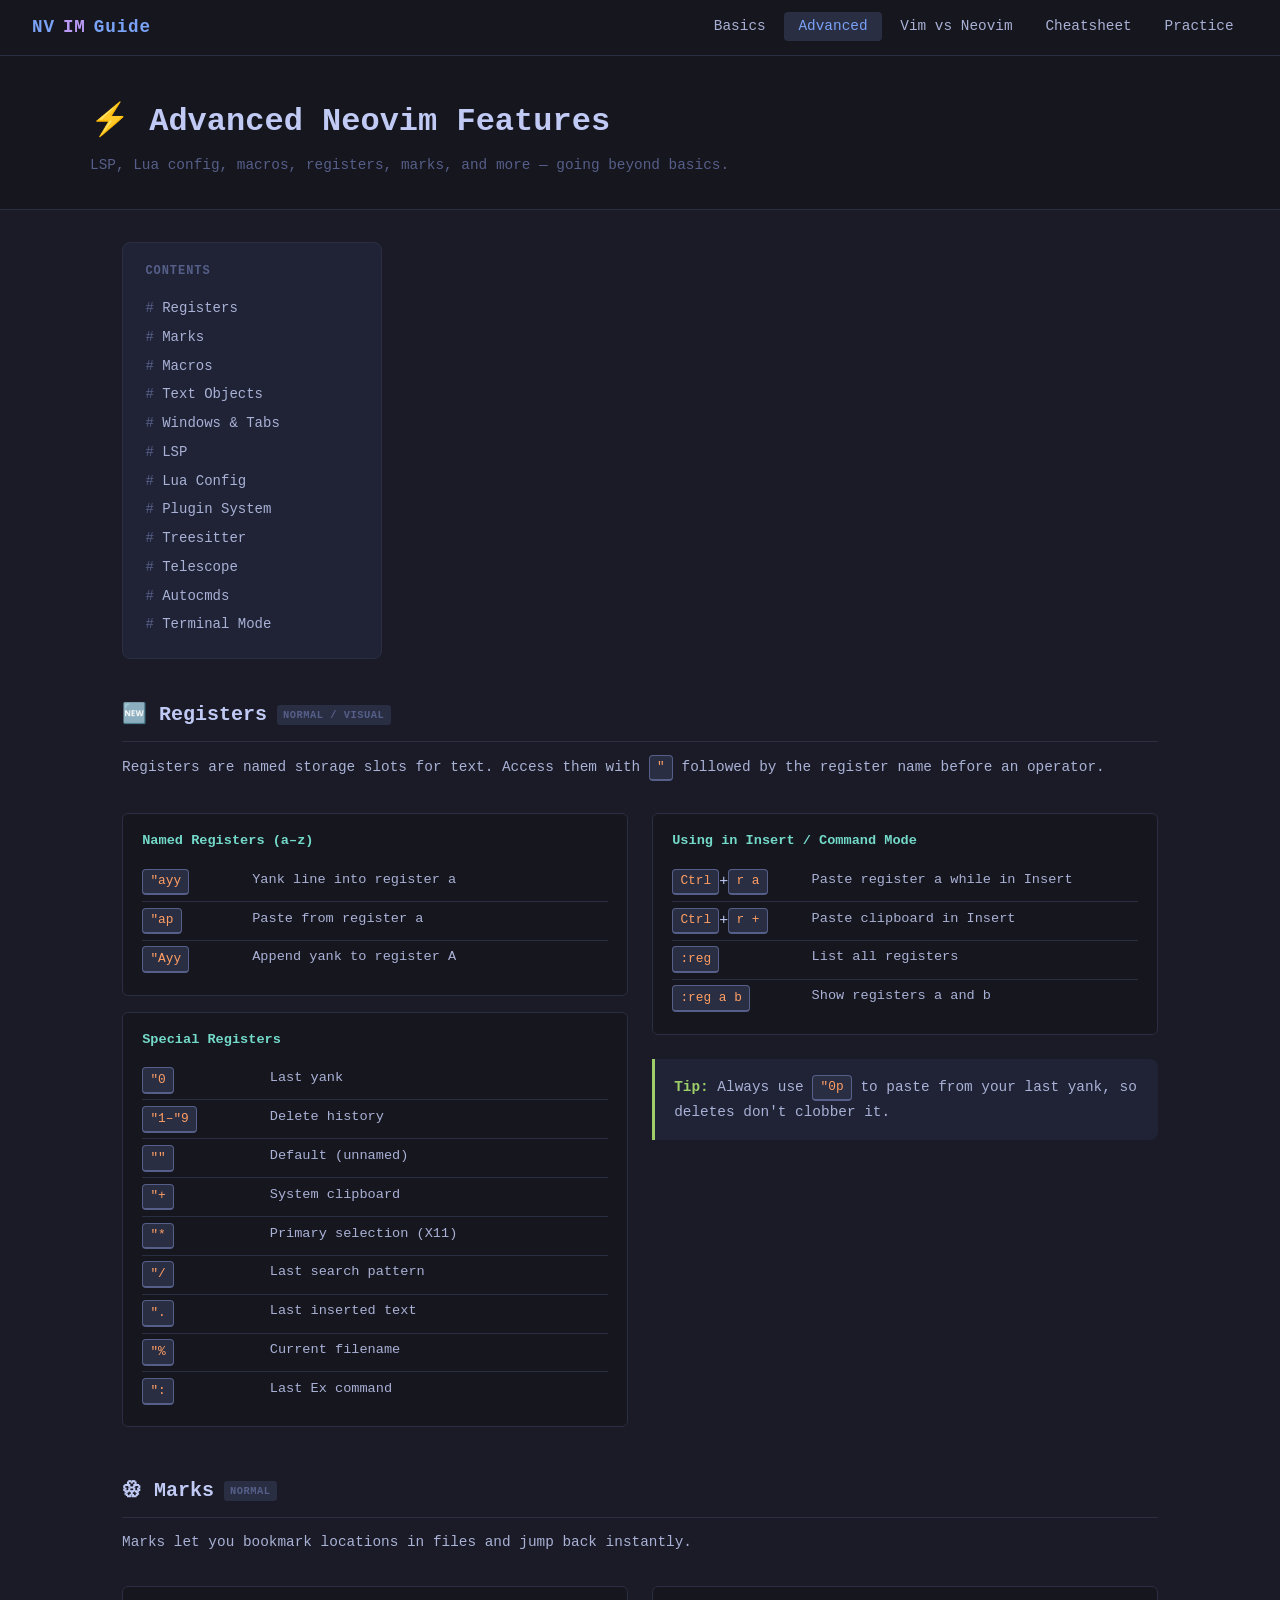
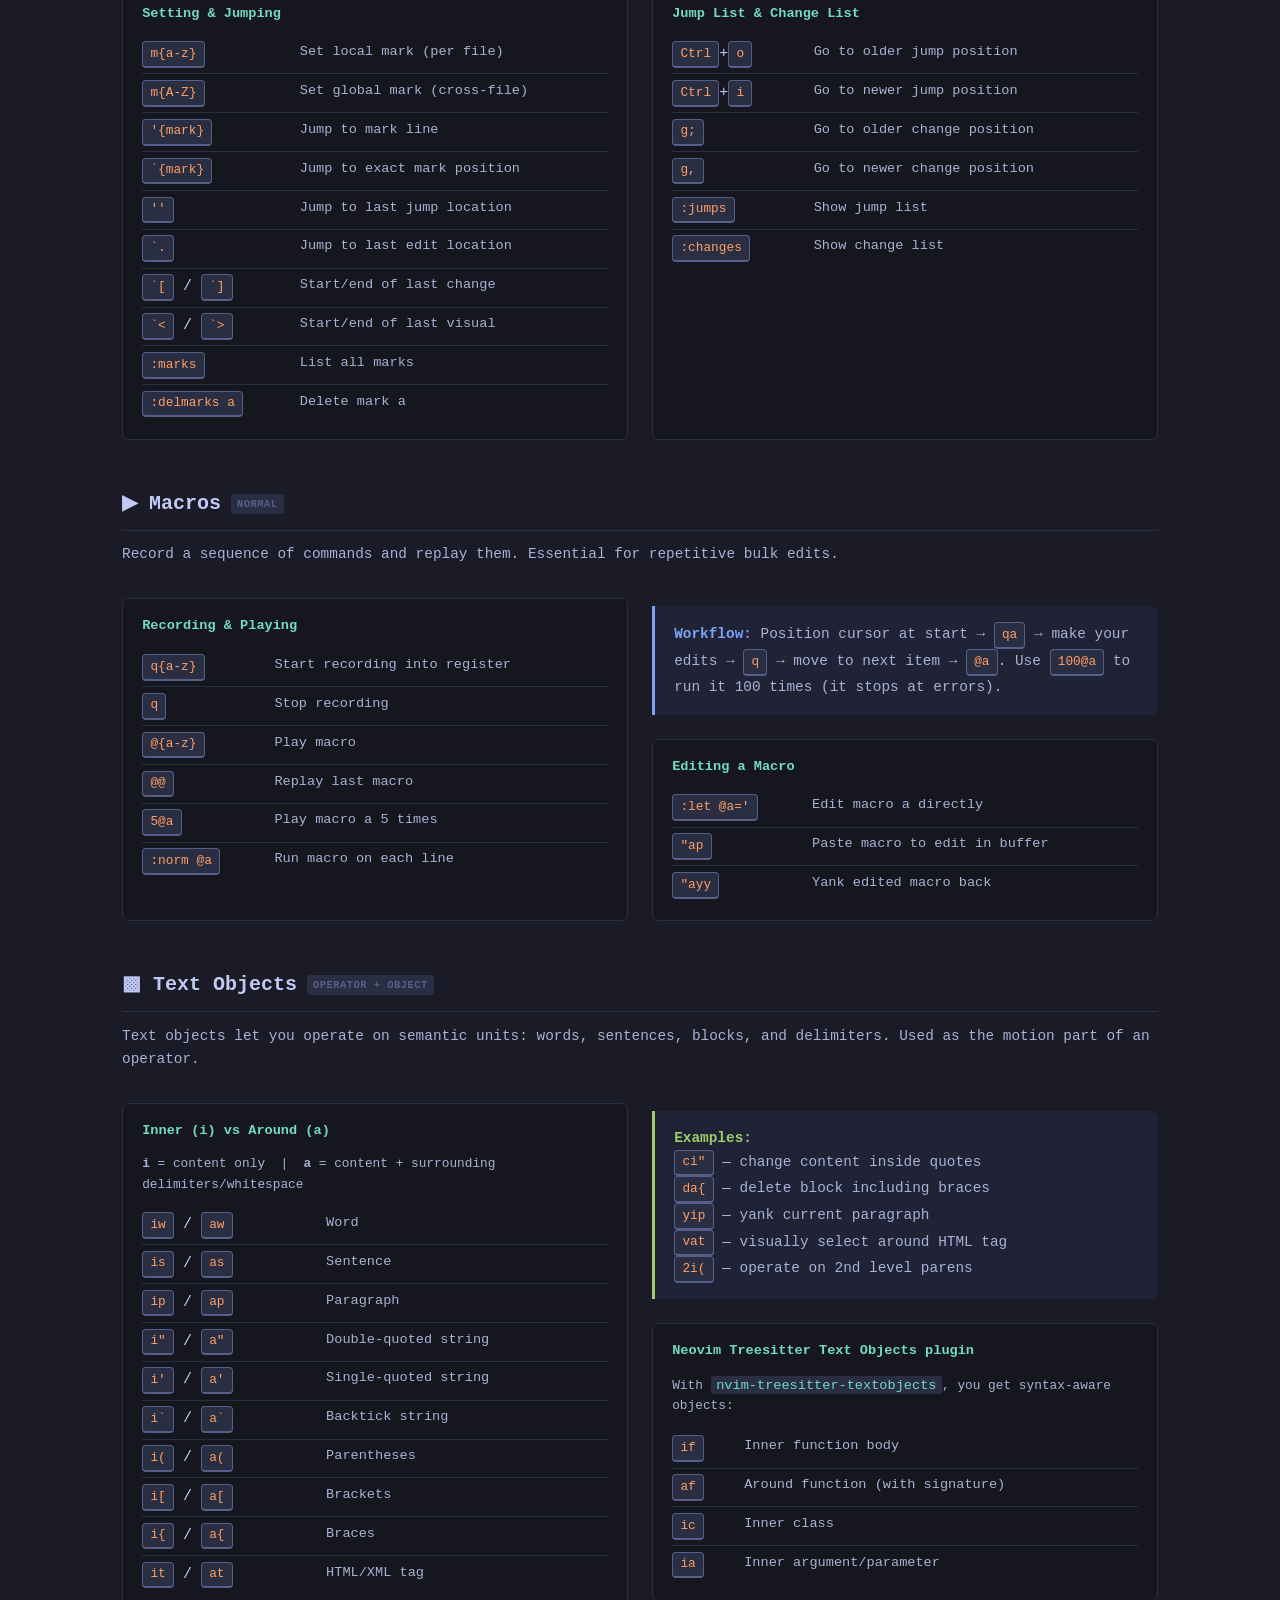
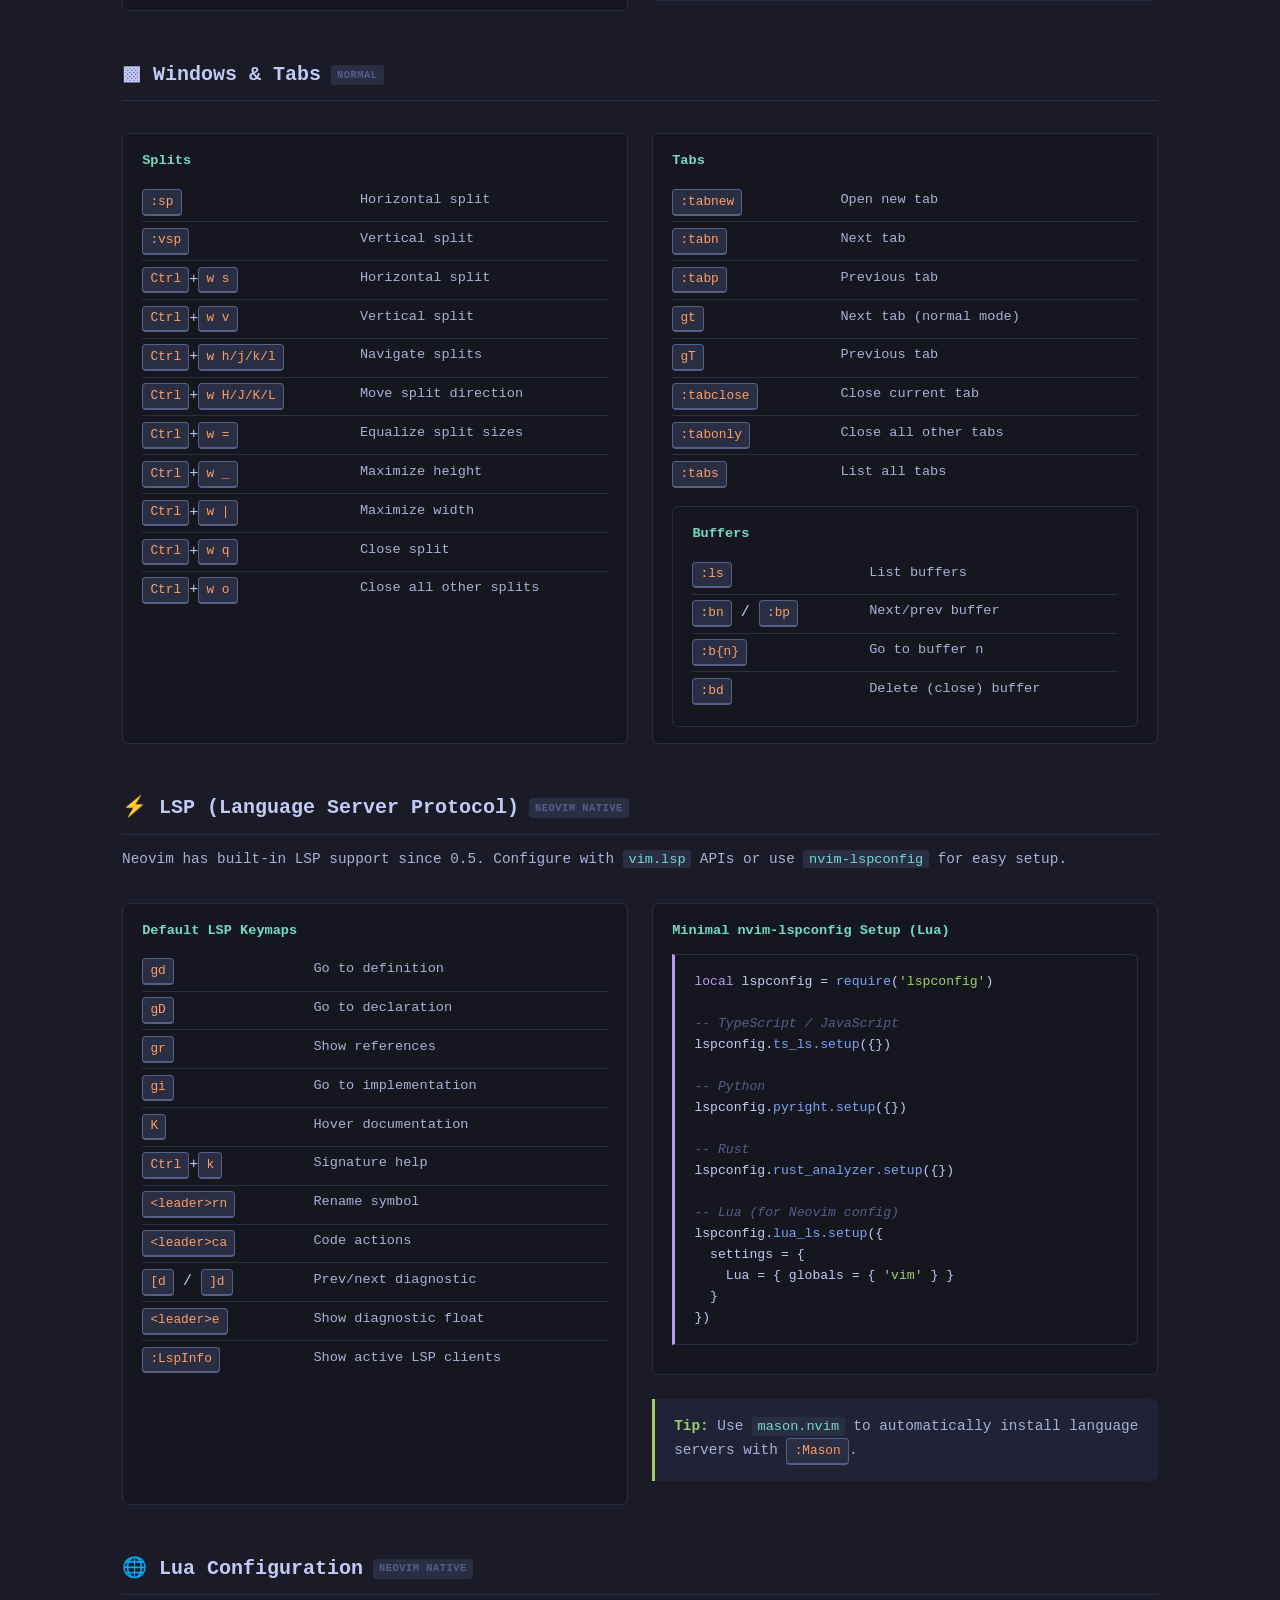
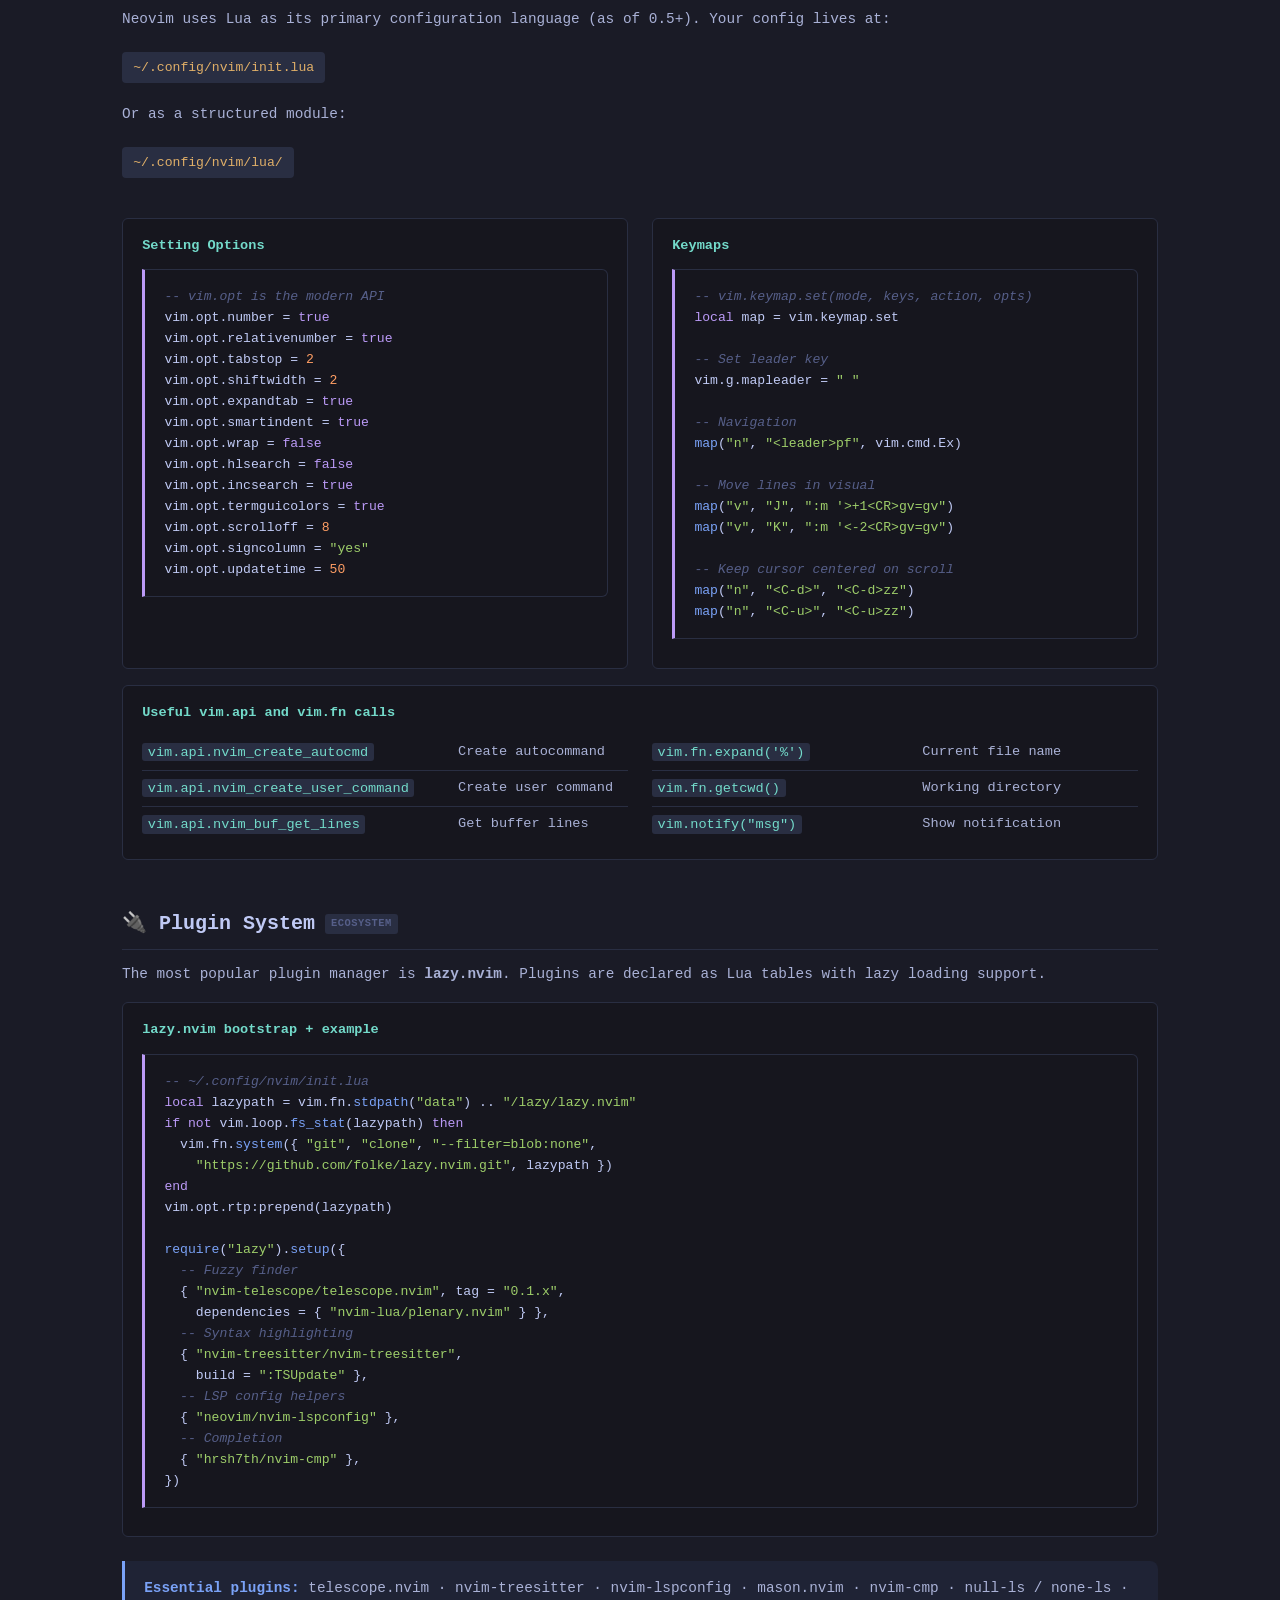
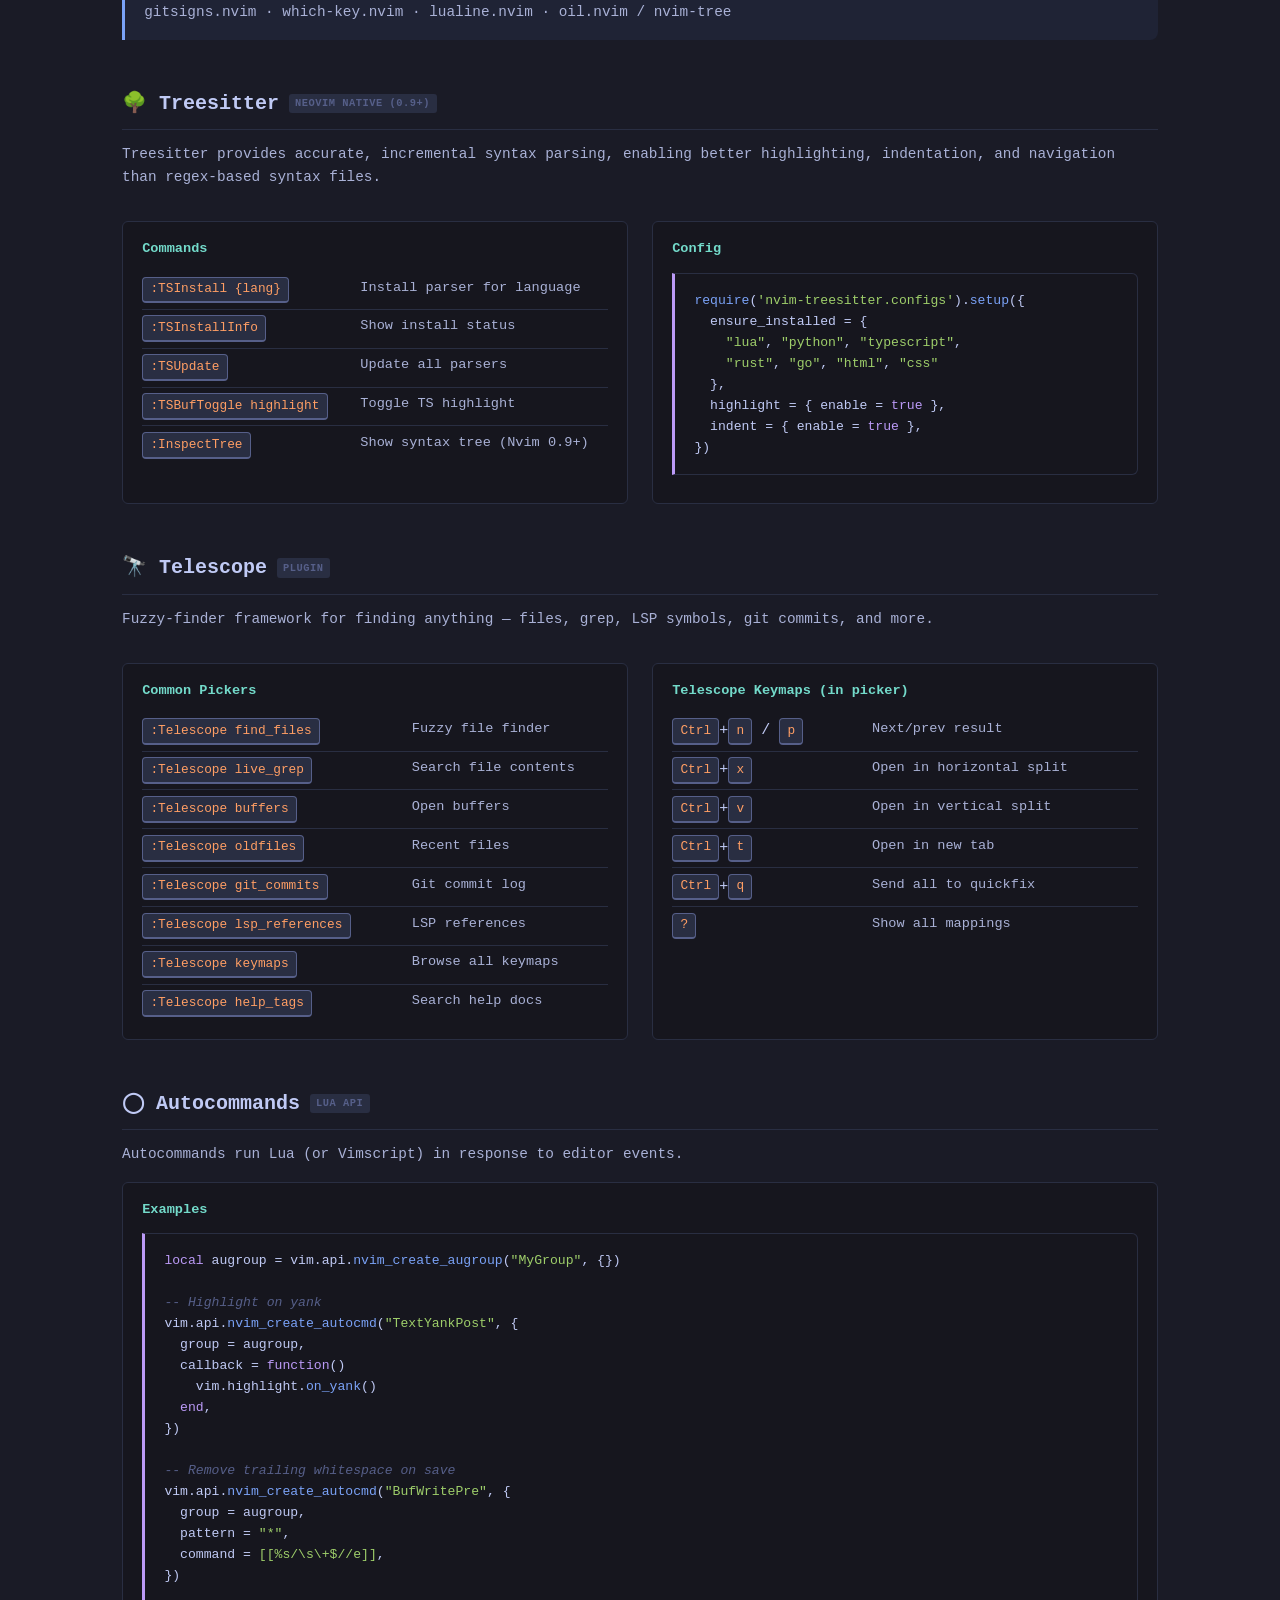
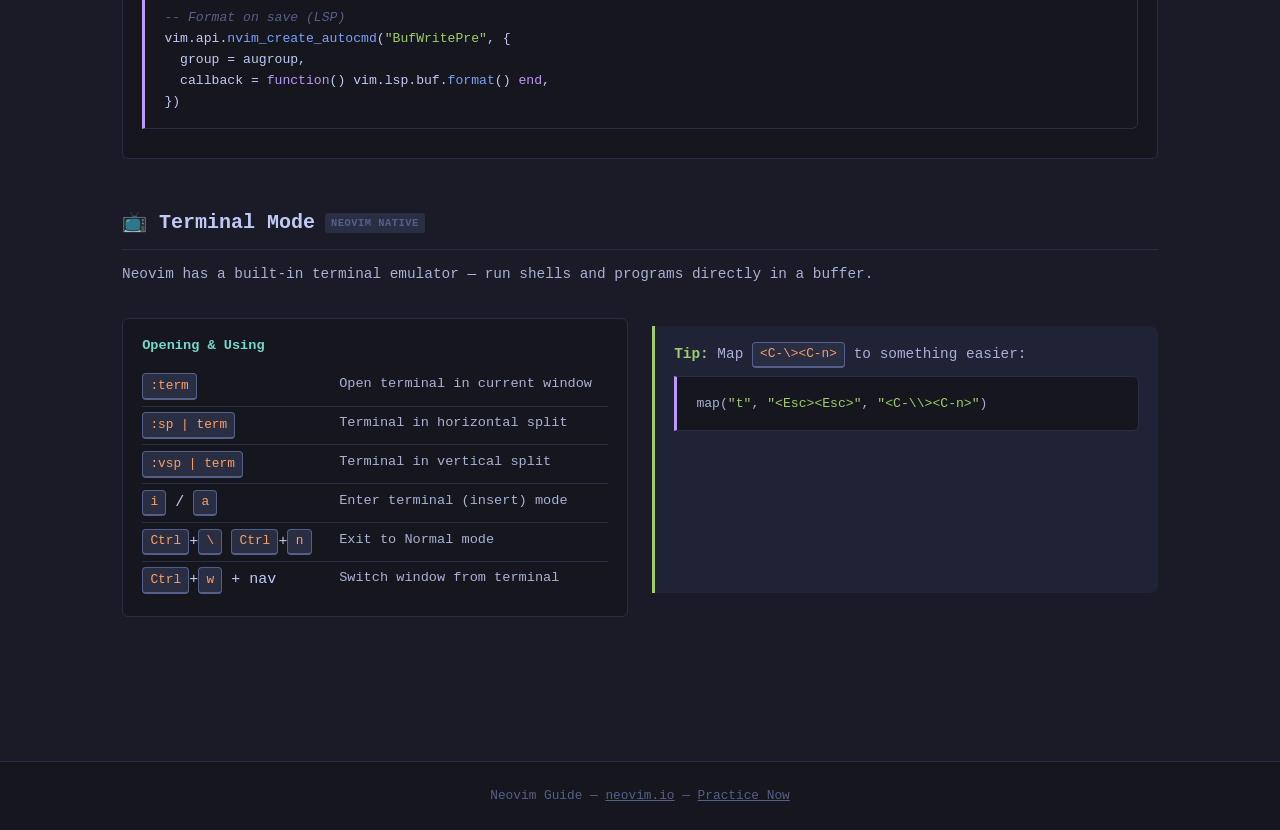
==== advanced.html @ e39c8319 "Initial commit with GitHub Pages deployment Co-Authored-By: Claude Sonnet 4.6 <noreply@anthropic.com" ====
<!DOCTYPE html>
<html lang="en">
<head>
  <meta charset="UTF-8">
  <meta name="viewport" content="width=device-width, initial-scale=1.0">
  <title>Neovim Guide — Advanced Features</title>
  <link rel="stylesheet" href="styles.css">
  <style>
    .toc {
      background: var(--bg3);
      border: 1px solid var(--border);
      border-radius: 8px;
      padding: 1.2rem 1.4rem;
      margin-bottom: 2.5rem;
      display: inline-block;
      min-width: 260px;
    }
    .toc-title {
      color: var(--fg3);
      font-size: 0.75rem;
      font-weight: 700;
      text-transform: uppercase;
      letter-spacing: 0.08em;
      margin-bottom: 0.8rem;
    }
    .toc a {
      display: block;
      color: var(--fg2);
      text-decoration: none;
      font-size: 0.875rem;
      padding: 0.2rem 0;
      transition: color 0.1s;
    }
    .toc a:hover { color: var(--accent); }
    .toc a::before { content: "# "; color: var(--fg3); }
    .sub-card {
      background: var(--bg2);
      border: 1px solid var(--border);
      border-radius: 6px;
      padding: 1rem 1.2rem;
      margin-top: 1rem;
    }
    .sub-card-title {
      color: var(--teal);
      font-size: 0.85rem;
      font-weight: 700;
      margin-bottom: 0.7rem;
    }
    .lua-block {
      background: var(--bg2);
      border: 1px solid var(--border);
      border-left: 3px solid var(--accent2);
      border-radius: 0 6px 6px 0;
      padding: 1rem 1.2rem;
      font-size: 0.82rem;
      overflow-x: auto;
      margin: 0.8rem 0;
    }
    .lua-kw { color: var(--accent2); }
    .lua-fn { color: var(--accent); }
    .lua-str { color: var(--green); }
    .lua-comment { color: var(--fg3); font-style: italic; }
    .lua-num { color: var(--orange); }
    .config-path {
      display: inline-block;
      background: var(--bg4);
      border-radius: 4px;
      padding: 0.3rem 0.7rem;
      font-size: 0.82rem;
      color: var(--yellow);
      margin: 0.5rem 0;
    }
  </style>
</head>
<body>

<nav>
  <a class="nav-logo" href="index.html">NV<span>IM</span> Guide</a>
  <ul>
    <li><a href="index.html">Basics</a></li>
    <li><a href="advanced.html" class="active">Advanced</a></li>
    <li><a href="vs-vim.html">Vim vs Neovim</a></li>
    <li><a href="cheatsheet.html">Cheatsheet</a></li>
    <li><a href="practice.html">Practice</a></li>
  </ul>
</nav>

<div class="page-header">
  <div class="container">
    <h1>&#9889; Advanced Neovim Features</h1>
    <p>LSP, Lua config, macros, registers, marks, and more — going beyond basics.</p>
  </div>
</div>

<div class="container">

  <div class="toc">
    <div class="toc-title">Contents</div>
    <a href="#registers">Registers</a>
    <a href="#marks">Marks</a>
    <a href="#macros">Macros</a>
    <a href="#textobjects">Text Objects</a>
    <a href="#windows">Windows & Tabs</a>
    <a href="#lsp">LSP</a>
    <a href="#lua">Lua Config</a>
    <a href="#plugins">Plugin System</a>
    <a href="#treesitter">Treesitter</a>
    <a href="#telescope">Telescope</a>
    <a href="#autocmds">Autocmds</a>
    <a href="#terminal">Terminal Mode</a>
  </div>

  <!-- REGISTERS -->
  <div class="feature-section" id="registers">
    <h2>&#127381; Registers <span class="tag-label">Normal / Visual</span></h2>
    <p>Registers are named storage slots for text. Access them with <kbd>"</kbd> followed by the register name before an operator.</p>
    <div class="two-col">
      <div>
        <div class="sub-card">
          <div class="sub-card-title">Named Registers (a–z)</div>
          <table class="key-table">
            <tr><td><kbd>"ayy</kbd></td><td class="key-desc">Yank line into register a</td></tr>
            <tr><td><kbd>"ap</kbd></td><td class="key-desc">Paste from register a</td></tr>
            <tr><td><kbd>"Ayy</kbd></td><td class="key-desc">Append yank to register A</td></tr>
          </table>
        </div>
        <div class="sub-card">
          <div class="sub-card-title">Special Registers</div>
          <table class="key-table">
            <tr><td><kbd>"0</kbd></td><td class="key-desc">Last yank</td></tr>
            <tr><td><kbd>"1–"9</kbd></td><td class="key-desc">Delete history</td></tr>
            <tr><td><kbd>""</kbd></td><td class="key-desc">Default (unnamed)</td></tr>
            <tr><td><kbd>"+</kbd></td><td class="key-desc">System clipboard</td></tr>
            <tr><td><kbd>"*</kbd></td><td class="key-desc">Primary selection (X11)</td></tr>
            <tr><td><kbd>"/</kbd></td><td class="key-desc">Last search pattern</td></tr>
            <tr><td><kbd>".</kbd></td><td class="key-desc">Last inserted text</td></tr>
            <tr><td><kbd>"%</kbd></td><td class="key-desc">Current filename</td></tr>
            <tr><td><kbd>":</kbd></td><td class="key-desc">Last Ex command</td></tr>
          </table>
        </div>
      </div>
      <div>
        <div class="sub-card">
          <div class="sub-card-title">Using in Insert / Command Mode</div>
          <table class="key-table">
            <tr><td><kbd>Ctrl</kbd>+<kbd>r a</kbd></td><td class="key-desc">Paste register a while in Insert</td></tr>
            <tr><td><kbd>Ctrl</kbd>+<kbd>r +</kbd></td><td class="key-desc">Paste clipboard in Insert</td></tr>
            <tr><td><kbd>:reg</kbd></td><td class="key-desc">List all registers</td></tr>
            <tr><td><kbd>:reg a b</kbd></td><td class="key-desc">Show registers a and b</td></tr>
          </table>
        </div>
        <div class="callout tip">
          <strong>Tip:</strong> Always use <kbd>"0p</kbd> to paste from your last yank, so deletes don't clobber it.
        </div>
      </div>
    </div>
  </div>

  <!-- MARKS -->
  <div class="feature-section" id="marks">
    <h2>&#127989; Marks <span class="tag-label">Normal</span></h2>
    <p>Marks let you bookmark locations in files and jump back instantly.</p>
    <div class="two-col">
      <div class="sub-card">
        <div class="sub-card-title">Setting &amp; Jumping</div>
        <table class="key-table">
          <tr><td><kbd>m{a-z}</kbd></td><td class="key-desc">Set local mark (per file)</td></tr>
          <tr><td><kbd>m{A-Z}</kbd></td><td class="key-desc">Set global mark (cross-file)</td></tr>
          <tr><td><kbd>'{mark}</kbd></td><td class="key-desc">Jump to mark line</td></tr>
          <tr><td><kbd>`{mark}</kbd></td><td class="key-desc">Jump to exact mark position</td></tr>
          <tr><td><kbd>''</kbd></td><td class="key-desc">Jump to last jump location</td></tr>
          <tr><td><kbd>`.</kbd></td><td class="key-desc">Jump to last edit location</td></tr>
          <tr><td><kbd>`[</kbd> / <kbd>`]</kbd></td><td class="key-desc">Start/end of last change</td></tr>
          <tr><td><kbd>`&lt;</kbd> / <kbd>`&gt;</kbd></td><td class="key-desc">Start/end of last visual</td></tr>
          <tr><td><kbd>:marks</kbd></td><td class="key-desc">List all marks</td></tr>
          <tr><td><kbd>:delmarks a</kbd></td><td class="key-desc">Delete mark a</td></tr>
        </table>
      </div>
      <div class="sub-card">
        <div class="sub-card-title">Jump List &amp; Change List</div>
        <table class="key-table">
          <tr><td><kbd>Ctrl</kbd>+<kbd>o</kbd></td><td class="key-desc">Go to older jump position</td></tr>
          <tr><td><kbd>Ctrl</kbd>+<kbd>i</kbd></td><td class="key-desc">Go to newer jump position</td></tr>
          <tr><td><kbd>g;</kbd></td><td class="key-desc">Go to older change position</td></tr>
          <tr><td><kbd>g,</kbd></td><td class="key-desc">Go to newer change position</td></tr>
          <tr><td><kbd>:jumps</kbd></td><td class="key-desc">Show jump list</td></tr>
          <tr><td><kbd>:changes</kbd></td><td class="key-desc">Show change list</td></tr>
        </table>
      </div>
    </div>
  </div>

  <!-- MACROS -->
  <div class="feature-section" id="macros">
    <h2>&#9654; Macros <span class="tag-label">Normal</span></h2>
    <p>Record a sequence of commands and replay them. Essential for repetitive bulk edits.</p>
    <div class="two-col">
      <div class="sub-card">
        <div class="sub-card-title">Recording &amp; Playing</div>
        <table class="key-table">
          <tr><td><kbd>q{a-z}</kbd></td><td class="key-desc">Start recording into register</td></tr>
          <tr><td><kbd>q</kbd></td><td class="key-desc">Stop recording</td></tr>
          <tr><td><kbd>@{a-z}</kbd></td><td class="key-desc">Play macro</td></tr>
          <tr><td><kbd>@@</kbd></td><td class="key-desc">Replay last macro</td></tr>
          <tr><td><kbd>5@a</kbd></td><td class="key-desc">Play macro a 5 times</td></tr>
          <tr><td><kbd>:norm @a</kbd></td><td class="key-desc">Run macro on each line</td></tr>
        </table>
      </div>
      <div>
        <div class="callout">
          <strong>Workflow:</strong> Position cursor at start → <kbd>qa</kbd> → make your edits → <kbd>q</kbd> → move to next item → <kbd>@a</kbd>. Use <kbd>100@a</kbd> to run it 100 times (it stops at errors).
        </div>
        <div class="sub-card">
          <div class="sub-card-title">Editing a Macro</div>
          <table class="key-table">
            <tr><td><kbd>:let @a='</kbd></td><td class="key-desc">Edit macro a directly</td></tr>
            <tr><td><kbd>"ap</kbd></td><td class="key-desc">Paste macro to edit in buffer</td></tr>
            <tr><td><kbd>"ayy</kbd></td><td class="key-desc">Yank edited macro back</td></tr>
          </table>
        </div>
      </div>
    </div>
  </div>

  <!-- TEXT OBJECTS -->
  <div class="feature-section" id="textobjects">
    <h2>&#9641; Text Objects <span class="tag-label">Operator + Object</span></h2>
    <p>Text objects let you operate on semantic units: words, sentences, blocks, and delimiters. Used as the motion part of an operator.</p>
    <div class="two-col">
      <div class="sub-card">
        <div class="sub-card-title">Inner (i) vs Around (a)</div>
        <p class="key-desc" style="margin-bottom:0.7rem;font-size:0.8rem;"><strong>i</strong> = content only &nbsp;|&nbsp; <strong>a</strong> = content + surrounding delimiters/whitespace</p>
        <table class="key-table">
          <tr><td><kbd>iw</kbd> / <kbd>aw</kbd></td><td class="key-desc">Word</td></tr>
          <tr><td><kbd>is</kbd> / <kbd>as</kbd></td><td class="key-desc">Sentence</td></tr>
          <tr><td><kbd>ip</kbd> / <kbd>ap</kbd></td><td class="key-desc">Paragraph</td></tr>
          <tr><td><kbd>i"</kbd> / <kbd>a"</kbd></td><td class="key-desc">Double-quoted string</td></tr>
          <tr><td><kbd>i'</kbd> / <kbd>a'</kbd></td><td class="key-desc">Single-quoted string</td></tr>
          <tr><td><kbd>i`</kbd> / <kbd>a`</kbd></td><td class="key-desc">Backtick string</td></tr>
          <tr><td><kbd>i(</kbd> / <kbd>a(</kbd></td><td class="key-desc">Parentheses</td></tr>
          <tr><td><kbd>i[</kbd> / <kbd>a[</kbd></td><td class="key-desc">Brackets</td></tr>
          <tr><td><kbd>i{</kbd> / <kbd>a{</kbd></td><td class="key-desc">Braces</td></tr>
          <tr><td><kbd>it</kbd> / <kbd>at</kbd></td><td class="key-desc">HTML/XML tag</td></tr>
        </table>
      </div>
      <div>
        <div class="callout tip">
          <strong>Examples:</strong><br>
          <kbd>ci"</kbd> — change content inside quotes<br>
          <kbd>da{</kbd> — delete block including braces<br>
          <kbd>yip</kbd> — yank current paragraph<br>
          <kbd>vat</kbd> — visually select around HTML tag<br>
          <kbd>2i(</kbd> — operate on 2nd level parens
        </div>
        <div class="sub-card">
          <div class="sub-card-title">Neovim Treesitter Text Objects <span class="tag-label">plugin</span></div>
          <p class="key-desc" style="font-size:0.8rem;">With <code>nvim-treesitter-textobjects</code>, you get syntax-aware objects:</p>
          <table class="key-table">
            <tr><td><kbd>if</kbd></td><td class="key-desc">Inner function body</td></tr>
            <tr><td><kbd>af</kbd></td><td class="key-desc">Around function (with signature)</td></tr>
            <tr><td><kbd>ic</kbd></td><td class="key-desc">Inner class</td></tr>
            <tr><td><kbd>ia</kbd></td><td class="key-desc">Inner argument/parameter</td></tr>
          </table>
        </div>
      </div>
    </div>
  </div>

  <!-- WINDOWS & TABS -->
  <div class="feature-section" id="windows">
    <h2>&#9641; Windows &amp; Tabs <span class="tag-label">Normal</span></h2>
    <div class="two-col">
      <div class="sub-card">
        <div class="sub-card-title">Splits</div>
        <table class="key-table">
          <tr><td><kbd>:sp</kbd></td><td class="key-desc">Horizontal split</td></tr>
          <tr><td><kbd>:vsp</kbd></td><td class="key-desc">Vertical split</td></tr>
          <tr><td><kbd>Ctrl</kbd>+<kbd>w s</kbd></td><td class="key-desc">Horizontal split</td></tr>
          <tr><td><kbd>Ctrl</kbd>+<kbd>w v</kbd></td><td class="key-desc">Vertical split</td></tr>
          <tr><td><kbd>Ctrl</kbd>+<kbd>w h/j/k/l</kbd></td><td class="key-desc">Navigate splits</td></tr>
          <tr><td><kbd>Ctrl</kbd>+<kbd>w H/J/K/L</kbd></td><td class="key-desc">Move split direction</td></tr>
          <tr><td><kbd>Ctrl</kbd>+<kbd>w =</kbd></td><td class="key-desc">Equalize split sizes</td></tr>
          <tr><td><kbd>Ctrl</kbd>+<kbd>w _</kbd></td><td class="key-desc">Maximize height</td></tr>
          <tr><td><kbd>Ctrl</kbd>+<kbd>w |</kbd></td><td class="key-desc">Maximize width</td></tr>
          <tr><td><kbd>Ctrl</kbd>+<kbd>w q</kbd></td><td class="key-desc">Close split</td></tr>
          <tr><td><kbd>Ctrl</kbd>+<kbd>w o</kbd></td><td class="key-desc">Close all other splits</td></tr>
        </table>
      </div>
      <div class="sub-card">
        <div class="sub-card-title">Tabs</div>
        <table class="key-table">
          <tr><td><kbd>:tabnew</kbd></td><td class="key-desc">Open new tab</td></tr>
          <tr><td><kbd>:tabn</kbd></td><td class="key-desc">Next tab</td></tr>
          <tr><td><kbd>:tabp</kbd></td><td class="key-desc">Previous tab</td></tr>
          <tr><td><kbd>gt</kbd></td><td class="key-desc">Next tab (normal mode)</td></tr>
          <tr><td><kbd>gT</kbd></td><td class="key-desc">Previous tab</td></tr>
          <tr><td><kbd>:tabclose</kbd></td><td class="key-desc">Close current tab</td></tr>
          <tr><td><kbd>:tabonly</kbd></td><td class="key-desc">Close all other tabs</td></tr>
          <tr><td><kbd>:tabs</kbd></td><td class="key-desc">List all tabs</td></tr>
        </table>
        <div class="sub-card" style="margin-top:0.8rem;">
          <div class="sub-card-title">Buffers</div>
          <table class="key-table">
            <tr><td><kbd>:ls</kbd></td><td class="key-desc">List buffers</td></tr>
            <tr><td><kbd>:bn</kbd> / <kbd>:bp</kbd></td><td class="key-desc">Next/prev buffer</td></tr>
            <tr><td><kbd>:b{n}</kbd></td><td class="key-desc">Go to buffer n</td></tr>
            <tr><td><kbd>:bd</kbd></td><td class="key-desc">Delete (close) buffer</td></tr>
          </table>
        </div>
      </div>
    </div>
  </div>

  <!-- LSP -->
  <div class="feature-section" id="lsp">
    <h2>&#9889; LSP (Language Server Protocol) <span class="tag-label">neovim native</span></h2>
    <p>Neovim has built-in LSP support since 0.5. Configure with <code>vim.lsp</code> APIs or use <code>nvim-lspconfig</code> for easy setup.</p>
    <div class="two-col">
      <div class="sub-card">
        <div class="sub-card-title">Default LSP Keymaps</div>
        <table class="key-table">
          <tr><td><kbd>gd</kbd></td><td class="key-desc">Go to definition</td></tr>
          <tr><td><kbd>gD</kbd></td><td class="key-desc">Go to declaration</td></tr>
          <tr><td><kbd>gr</kbd></td><td class="key-desc">Show references</td></tr>
          <tr><td><kbd>gi</kbd></td><td class="key-desc">Go to implementation</td></tr>
          <tr><td><kbd>K</kbd></td><td class="key-desc">Hover documentation</td></tr>
          <tr><td><kbd>Ctrl</kbd>+<kbd>k</kbd></td><td class="key-desc">Signature help</td></tr>
          <tr><td><kbd>&lt;leader&gt;rn</kbd></td><td class="key-desc">Rename symbol</td></tr>
          <tr><td><kbd>&lt;leader&gt;ca</kbd></td><td class="key-desc">Code actions</td></tr>
          <tr><td><kbd>[d</kbd> / <kbd>]d</kbd></td><td class="key-desc">Prev/next diagnostic</td></tr>
          <tr><td><kbd>&lt;leader&gt;e</kbd></td><td class="key-desc">Show diagnostic float</td></tr>
          <tr><td><kbd>:LspInfo</kbd></td><td class="key-desc">Show active LSP clients</td></tr>
        </table>
      </div>
      <div>
        <div class="sub-card">
          <div class="sub-card-title">Minimal nvim-lspconfig Setup (Lua)</div>
          <div class="lua-block">
<span class="lua-kw">local</span> lspconfig = <span class="lua-fn">require</span>(<span class="lua-str">'lspconfig'</span>)<br><br>
<span class="lua-comment">-- TypeScript / JavaScript</span><br>
lspconfig.<span class="lua-fn">ts_ls.setup</span>({})<br><br>
<span class="lua-comment">-- Python</span><br>
lspconfig.<span class="lua-fn">pyright.setup</span>({})<br><br>
<span class="lua-comment">-- Rust</span><br>
lspconfig.<span class="lua-fn">rust_analyzer.setup</span>({})<br><br>
<span class="lua-comment">-- Lua (for Neovim config)</span><br>
lspconfig.<span class="lua-fn">lua_ls.setup</span>({<br>
&nbsp;&nbsp;settings = {<br>
&nbsp;&nbsp;&nbsp;&nbsp;Lua = { globals = { <span class="lua-str">'vim'</span> } }<br>
&nbsp;&nbsp;}<br>
})
          </div>
        </div>
        <div class="callout tip">
          <strong>Tip:</strong> Use <code>mason.nvim</code> to automatically install language servers with <kbd>:Mason</kbd>.
        </div>
      </div>
    </div>
  </div>

  <!-- LUA CONFIG -->
  <div class="feature-section" id="lua">
    <h2>&#127760; Lua Configuration <span class="tag-label">neovim native</span></h2>
    <p>Neovim uses Lua as its primary configuration language (as of 0.5+). Your config lives at:</p>
    <div class="config-path">~/.config/nvim/init.lua</div>
    <p>Or as a structured module:</p>
    <div class="config-path">~/.config/nvim/lua/</div>
    <div class="two-col">
      <div class="sub-card">
        <div class="sub-card-title">Setting Options</div>
        <div class="lua-block">
<span class="lua-comment">-- vim.opt is the modern API</span><br>
vim.opt.number = <span class="lua-kw">true</span><br>
vim.opt.relativenumber = <span class="lua-kw">true</span><br>
vim.opt.tabstop = <span class="lua-num">2</span><br>
vim.opt.shiftwidth = <span class="lua-num">2</span><br>
vim.opt.expandtab = <span class="lua-kw">true</span><br>
vim.opt.smartindent = <span class="lua-kw">true</span><br>
vim.opt.wrap = <span class="lua-kw">false</span><br>
vim.opt.hlsearch = <span class="lua-kw">false</span><br>
vim.opt.incsearch = <span class="lua-kw">true</span><br>
vim.opt.termguicolors = <span class="lua-kw">true</span><br>
vim.opt.scrolloff = <span class="lua-num">8</span><br>
vim.opt.signcolumn = <span class="lua-str">"yes"</span><br>
vim.opt.updatetime = <span class="lua-num">50</span>
        </div>
      </div>
      <div class="sub-card">
        <div class="sub-card-title">Keymaps</div>
        <div class="lua-block">
<span class="lua-comment">-- vim.keymap.set(mode, keys, action, opts)</span><br>
<span class="lua-kw">local</span> map = vim.keymap.set<br><br>
<span class="lua-comment">-- Set leader key</span><br>
vim.g.mapleader = <span class="lua-str">" "</span><br><br>
<span class="lua-comment">-- Navigation</span><br>
<span class="lua-fn">map</span>(<span class="lua-str">"n"</span>, <span class="lua-str">"&lt;leader&gt;pf"</span>, vim.cmd.Ex)<br><br>
<span class="lua-comment">-- Move lines in visual</span><br>
<span class="lua-fn">map</span>(<span class="lua-str">"v"</span>, <span class="lua-str">"J"</span>, <span class="lua-str">":m '&gt;+1&lt;CR&gt;gv=gv"</span>)<br>
<span class="lua-fn">map</span>(<span class="lua-str">"v"</span>, <span class="lua-str">"K"</span>, <span class="lua-str">":m '&lt;-2&lt;CR&gt;gv=gv"</span>)<br><br>
<span class="lua-comment">-- Keep cursor centered on scroll</span><br>
<span class="lua-fn">map</span>(<span class="lua-str">"n"</span>, <span class="lua-str">"&lt;C-d&gt;"</span>, <span class="lua-str">"&lt;C-d&gt;zz"</span>)<br>
<span class="lua-fn">map</span>(<span class="lua-str">"n"</span>, <span class="lua-str">"&lt;C-u&gt;"</span>, <span class="lua-str">"&lt;C-u&gt;zz"</span>)
        </div>
      </div>
    </div>
    <div class="sub-card" style="margin-top:1rem;">
      <div class="sub-card-title">Useful vim.api and vim.fn calls</div>
      <div class="two-col" style="margin-top:0;">
        <table class="key-table">
          <tr><td><code>vim.api.nvim_create_autocmd</code></td><td class="key-desc">Create autocommand</td></tr>
          <tr><td><code>vim.api.nvim_create_user_command</code></td><td class="key-desc">Create user command</td></tr>
          <tr><td><code>vim.api.nvim_buf_get_lines</code></td><td class="key-desc">Get buffer lines</td></tr>
        </table>
        <table class="key-table">
          <tr><td><code>vim.fn.expand('%')</code></td><td class="key-desc">Current file name</td></tr>
          <tr><td><code>vim.fn.getcwd()</code></td><td class="key-desc">Working directory</td></tr>
          <tr><td><code>vim.notify("msg")</code></td><td class="key-desc">Show notification</td></tr>
        </table>
      </div>
    </div>
  </div>

  <!-- PLUGINS -->
  <div class="feature-section" id="plugins">
    <h2>&#128268; Plugin System <span class="tag-label">ecosystem</span></h2>
    <p>The most popular plugin manager is <strong>lazy.nvim</strong>. Plugins are declared as Lua tables with lazy loading support.</p>
    <div class="sub-card">
      <div class="sub-card-title">lazy.nvim bootstrap + example</div>
      <div class="lua-block">
<span class="lua-comment">-- ~/.config/nvim/init.lua</span><br>
<span class="lua-kw">local</span> lazypath = vim.fn.<span class="lua-fn">stdpath</span>(<span class="lua-str">"data"</span>) .. <span class="lua-str">"/lazy/lazy.nvim"</span><br>
<span class="lua-kw">if not</span> vim.loop.<span class="lua-fn">fs_stat</span>(lazypath) <span class="lua-kw">then</span><br>
&nbsp;&nbsp;vim.fn.<span class="lua-fn">system</span>({ <span class="lua-str">"git"</span>, <span class="lua-str">"clone"</span>, <span class="lua-str">"--filter=blob:none"</span>,<br>
&nbsp;&nbsp;&nbsp;&nbsp;<span class="lua-str">"https://github.com/folke/lazy.nvim.git"</span>, lazypath })<br>
<span class="lua-kw">end</span><br>
vim.opt.rtp:prepend(lazypath)<br><br>
<span class="lua-fn">require</span>(<span class="lua-str">"lazy"</span>).<span class="lua-fn">setup</span>({<br>
&nbsp;&nbsp;<span class="lua-comment">-- Fuzzy finder</span><br>
&nbsp;&nbsp;{ <span class="lua-str">"nvim-telescope/telescope.nvim"</span>, tag = <span class="lua-str">"0.1.x"</span>,<br>
&nbsp;&nbsp;&nbsp;&nbsp;dependencies = { <span class="lua-str">"nvim-lua/plenary.nvim"</span> } },<br>
&nbsp;&nbsp;<span class="lua-comment">-- Syntax highlighting</span><br>
&nbsp;&nbsp;{ <span class="lua-str">"nvim-treesitter/nvim-treesitter"</span>,<br>
&nbsp;&nbsp;&nbsp;&nbsp;build = <span class="lua-str">":TSUpdate"</span> },<br>
&nbsp;&nbsp;<span class="lua-comment">-- LSP config helpers</span><br>
&nbsp;&nbsp;{ <span class="lua-str">"neovim/nvim-lspconfig"</span> },<br>
&nbsp;&nbsp;<span class="lua-comment">-- Completion</span><br>
&nbsp;&nbsp;{ <span class="lua-str">"hrsh7th/nvim-cmp"</span> },<br>
})
      </div>
    </div>
    <div class="callout">
      <strong>Essential plugins:</strong> telescope.nvim · nvim-treesitter · nvim-lspconfig · mason.nvim · nvim-cmp · null-ls / none-ls · gitsigns.nvim · which-key.nvim · lualine.nvim · oil.nvim / nvim-tree
    </div>
  </div>

  <!-- TREESITTER -->
  <div class="feature-section" id="treesitter">
    <h2>&#127795; Treesitter <span class="tag-label">neovim native (0.9+)</span></h2>
    <p>Treesitter provides accurate, incremental syntax parsing, enabling better highlighting, indentation, and navigation than regex-based syntax files.</p>
    <div class="two-col">
      <div class="sub-card">
        <div class="sub-card-title">Commands</div>
        <table class="key-table">
          <tr><td><kbd>:TSInstall {lang}</kbd></td><td class="key-desc">Install parser for language</td></tr>
          <tr><td><kbd>:TSInstallInfo</kbd></td><td class="key-desc">Show install status</td></tr>
          <tr><td><kbd>:TSUpdate</kbd></td><td class="key-desc">Update all parsers</td></tr>
          <tr><td><kbd>:TSBufToggle highlight</kbd></td><td class="key-desc">Toggle TS highlight</td></tr>
          <tr><td><kbd>:InspectTree</kbd></td><td class="key-desc">Show syntax tree (Nvim 0.9+)</td></tr>
        </table>
      </div>
      <div class="sub-card">
        <div class="sub-card-title">Config</div>
        <div class="lua-block">
<span class="lua-fn">require</span>(<span class="lua-str">'nvim-treesitter.configs'</span>).<span class="lua-fn">setup</span>({<br>
&nbsp;&nbsp;ensure_installed = {<br>
&nbsp;&nbsp;&nbsp;&nbsp;<span class="lua-str">"lua"</span>, <span class="lua-str">"python"</span>, <span class="lua-str">"typescript"</span>,<br>
&nbsp;&nbsp;&nbsp;&nbsp;<span class="lua-str">"rust"</span>, <span class="lua-str">"go"</span>, <span class="lua-str">"html"</span>, <span class="lua-str">"css"</span><br>
&nbsp;&nbsp;},<br>
&nbsp;&nbsp;highlight = { enable = <span class="lua-kw">true</span> },<br>
&nbsp;&nbsp;indent = { enable = <span class="lua-kw">true</span> },<br>
})
        </div>
      </div>
    </div>
  </div>

  <!-- TELESCOPE -->
  <div class="feature-section" id="telescope">
    <h2>&#128301; Telescope <span class="tag-label">plugin</span></h2>
    <p>Fuzzy-finder framework for finding anything — files, grep, LSP symbols, git commits, and more.</p>
    <div class="two-col">
      <div class="sub-card">
        <div class="sub-card-title">Common Pickers</div>
        <table class="key-table">
          <tr><td><kbd>:Telescope find_files</kbd></td><td class="key-desc">Fuzzy file finder</td></tr>
          <tr><td><kbd>:Telescope live_grep</kbd></td><td class="key-desc">Search file contents</td></tr>
          <tr><td><kbd>:Telescope buffers</kbd></td><td class="key-desc">Open buffers</td></tr>
          <tr><td><kbd>:Telescope oldfiles</kbd></td><td class="key-desc">Recent files</td></tr>
          <tr><td><kbd>:Telescope git_commits</kbd></td><td class="key-desc">Git commit log</td></tr>
          <tr><td><kbd>:Telescope lsp_references</kbd></td><td class="key-desc">LSP references</td></tr>
          <tr><td><kbd>:Telescope keymaps</kbd></td><td class="key-desc">Browse all keymaps</td></tr>
          <tr><td><kbd>:Telescope help_tags</kbd></td><td class="key-desc">Search help docs</td></tr>
        </table>
      </div>
      <div class="sub-card">
        <div class="sub-card-title">Telescope Keymaps (in picker)</div>
        <table class="key-table">
          <tr><td><kbd>Ctrl</kbd>+<kbd>n</kbd> / <kbd>p</kbd></td><td class="key-desc">Next/prev result</td></tr>
          <tr><td><kbd>Ctrl</kbd>+<kbd>x</kbd></td><td class="key-desc">Open in horizontal split</td></tr>
          <tr><td><kbd>Ctrl</kbd>+<kbd>v</kbd></td><td class="key-desc">Open in vertical split</td></tr>
          <tr><td><kbd>Ctrl</kbd>+<kbd>t</kbd></td><td class="key-desc">Open in new tab</td></tr>
          <tr><td><kbd>Ctrl</kbd>+<kbd>q</kbd></td><td class="key-desc">Send all to quickfix</td></tr>
          <tr><td><kbd>?</kbd></td><td class="key-desc">Show all mappings</td></tr>
        </table>
      </div>
    </div>
  </div>

  <!-- AUTOCMDS -->
  <div class="feature-section" id="autocmds">
    <h2>&#9711; Autocommands <span class="tag-label">Lua API</span></h2>
    <p>Autocommands run Lua (or Vimscript) in response to editor events.</p>
    <div class="sub-card">
      <div class="sub-card-title">Examples</div>
      <div class="lua-block">
<span class="lua-kw">local</span> augroup = vim.api.<span class="lua-fn">nvim_create_augroup</span>(<span class="lua-str">"MyGroup"</span>, {})<br><br>
<span class="lua-comment">-- Highlight on yank</span><br>
vim.api.<span class="lua-fn">nvim_create_autocmd</span>(<span class="lua-str">"TextYankPost"</span>, {<br>
&nbsp;&nbsp;group = augroup,<br>
&nbsp;&nbsp;callback = <span class="lua-kw">function</span>()<br>
&nbsp;&nbsp;&nbsp;&nbsp;vim.highlight.<span class="lua-fn">on_yank</span>()<br>
&nbsp;&nbsp;<span class="lua-kw">end</span>,<br>
})<br><br>
<span class="lua-comment">-- Remove trailing whitespace on save</span><br>
vim.api.<span class="lua-fn">nvim_create_autocmd</span>(<span class="lua-str">"BufWritePre"</span>, {<br>
&nbsp;&nbsp;group = augroup,<br>
&nbsp;&nbsp;pattern = <span class="lua-str">"*"</span>,<br>
&nbsp;&nbsp;command = <span class="lua-str">[[%s/\s\+$//e]]</span>,<br>
})<br><br>
<span class="lua-comment">-- Format on save (LSP)</span><br>
vim.api.<span class="lua-fn">nvim_create_autocmd</span>(<span class="lua-str">"BufWritePre"</span>, {<br>
&nbsp;&nbsp;group = augroup,<br>
&nbsp;&nbsp;callback = <span class="lua-kw">function</span>() vim.lsp.buf.<span class="lua-fn">format</span>() <span class="lua-kw">end</span>,<br>
})
      </div>
    </div>
  </div>

  <!-- TERMINAL -->
  <div class="feature-section" id="terminal">
    <h2>&#128250; Terminal Mode <span class="tag-label">neovim native</span></h2>
    <p>Neovim has a built-in terminal emulator — run shells and programs directly in a buffer.</p>
    <div class="two-col">
      <div class="sub-card">
        <div class="sub-card-title">Opening &amp; Using</div>
        <table class="key-table">
          <tr><td><kbd>:term</kbd></td><td class="key-desc">Open terminal in current window</td></tr>
          <tr><td><kbd>:sp | term</kbd></td><td class="key-desc">Terminal in horizontal split</td></tr>
          <tr><td><kbd>:vsp | term</kbd></td><td class="key-desc">Terminal in vertical split</td></tr>
          <tr><td><kbd>i</kbd> / <kbd>a</kbd></td><td class="key-desc">Enter terminal (insert) mode</td></tr>
          <tr><td><kbd>Ctrl</kbd>+<kbd>\</kbd> <kbd>Ctrl</kbd>+<kbd>n</kbd></td><td class="key-desc">Exit to Normal mode</td></tr>
          <tr><td><kbd>Ctrl</kbd>+<kbd>w</kbd> + nav</td><td class="key-desc">Switch window from terminal</td></tr>
        </table>
      </div>
      <div class="callout tip">
        <strong>Tip:</strong> Map <kbd>&lt;C-\&gt;&lt;C-n&gt;</kbd> to something easier:<br>
        <div class="lua-block" style="margin-top:0.5rem;">
map(<span class="lua-str">"t"</span>, <span class="lua-str">"&lt;Esc&gt;&lt;Esc&gt;"</span>, <span class="lua-str">"&lt;C-\\&gt;&lt;C-n&gt;"</span>)
        </div>
      </div>
    </div>
  </div>

</div>

<footer>
  <p>Neovim Guide &mdash; <a href="https://neovim.io" target="_blank">neovim.io</a> &mdash; <a href="practice.html">Practice Now</a></p>
</footer>

</body>
</html>
---- styles.css ----
:root {
  --bg: #1a1b26;
  --bg2: #16161e;
  --bg3: #1f2335;
  --bg4: #292e42;
  --fg: #c0caf5;
  --fg2: #a9b1d6;
  --fg3: #565f89;
  --accent: #7aa2f7;
  --accent2: #bb9af7;
  --green: #9ece6a;
  --teal: #73daca;
  --red: #f7768e;
  --orange: #ff9e64;
  --yellow: #e0af68;
  --border: #292e42;
}

* {
  box-sizing: border-box;
  margin: 0;
  padding: 0;
}

body {
  font-family: 'JetBrains Mono', 'Fira Code', 'Cascadia Code', 'Courier New', monospace;
  background: var(--bg);
  color: var(--fg);
  min-height: 100vh;
  font-size: 15px;
  line-height: 1.6;
}

/* NAV */
nav {
  background: var(--bg2);
  border-bottom: 1px solid var(--border);
  position: sticky;
  top: 0;
  z-index: 100;
  display: flex;
  align-items: center;
  justify-content: space-between;
  padding: 0 2rem;
  height: 56px;
}

.nav-logo {
  color: var(--accent);
  font-weight: 700;
  font-size: 1.1rem;
  text-decoration: none;
  letter-spacing: 0.05em;
  display: flex;
  align-items: center;
  gap: 0.5rem;
}

.nav-logo span {
  color: var(--accent2);
}

nav ul {
  list-style: none;
  display: flex;
  gap: 0.25rem;
}

nav ul li a {
  color: var(--fg2);
  text-decoration: none;
  padding: 0.4rem 0.9rem;
  border-radius: 4px;
  transition: all 0.15s;
  font-size: 0.9rem;
}

nav ul li a:hover,
nav ul li a.active {
  color: var(--fg);
  background: var(--bg4);
}

nav ul li a.active {
  color: var(--accent);
}

/* HERO */
.hero {
  text-align: center;
  padding: 5rem 2rem 3rem;
  max-width: 800px;
  margin: 0 auto;
}

.hero h1 {
  font-size: 2.8rem;
  font-weight: 700;
  color: var(--fg);
  line-height: 1.2;
  margin-bottom: 1rem;
}

.hero h1 .hl-accent { color: var(--accent); }
.hero h1 .hl-accent2 { color: var(--accent2); }
.hero h1 .hl-green { color: var(--green); }

.hero p {
  color: var(--fg2);
  font-size: 1.05rem;
  max-width: 560px;
  margin: 0 auto 2rem;
}

.btn-row {
  display: flex;
  gap: 1rem;
  justify-content: center;
  flex-wrap: wrap;
}

.btn {
  padding: 0.6rem 1.4rem;
  border-radius: 6px;
  text-decoration: none;
  font-family: inherit;
  font-size: 0.9rem;
  font-weight: 600;
  cursor: pointer;
  transition: all 0.15s;
  border: none;
  display: inline-flex;
  align-items: center;
  gap: 0.4rem;
}

.btn-primary {
  background: var(--accent);
  color: var(--bg);
}

.btn-primary:hover {
  background: #89b4ff;
}

.btn-secondary {
  background: var(--bg3);
  color: var(--fg);
  border: 1px solid var(--border);
}

.btn-secondary:hover {
  background: var(--bg4);
  border-color: var(--fg3);
}

/* CONTAINER */
.container {
  max-width: 1100px;
  margin: 0 auto;
  padding: 2rem;
}

.container-wide {
  max-width: 1300px;
  margin: 0 auto;
  padding: 2rem;
}

/* SECTION TITLES */
.section-title {
  font-size: 1.5rem;
  font-weight: 700;
  color: var(--fg);
  margin-bottom: 0.4rem;
  display: flex;
  align-items: center;
  gap: 0.6rem;
}

.section-title .dot {
  color: var(--accent);
  font-size: 1.2rem;
}

.section-subtitle {
  color: var(--fg3);
  font-size: 0.9rem;
  margin-bottom: 1.8rem;
}

/* CARDS */
.card-grid {
  display: grid;
  grid-template-columns: repeat(auto-fill, minmax(320px, 1fr));
  gap: 1.2rem;
  margin-bottom: 3rem;
}

.card {
  background: var(--bg3);
  border: 1px solid var(--border);
  border-radius: 8px;
  padding: 1.4rem;
  transition: border-color 0.15s;
}

.card:hover {
  border-color: var(--fg3);
}

.card-title {
  color: var(--teal);
  font-weight: 700;
  font-size: 0.95rem;
  margin-bottom: 1rem;
  display: flex;
  align-items: center;
  gap: 0.5rem;
}

.card-icon {
  width: 20px;
  height: 20px;
  background: var(--bg4);
  border-radius: 4px;
  display: inline-flex;
  align-items: center;
  justify-content: center;
  font-size: 0.75rem;
  color: var(--accent2);
}

/* KEY TABLES */
.key-table {
  width: 100%;
  border-collapse: collapse;
}

.key-table tr {
  border-bottom: 1px solid var(--bg4);
}

.key-table tr:last-child {
  border-bottom: none;
}

.key-table td {
  padding: 0.35rem 0;
  vertical-align: top;
}

.key-table td:first-child {
  padding-right: 1rem;
  white-space: nowrap;
}

kbd {
  display: inline-block;
  background: var(--bg4);
  border: 1px solid var(--fg3);
  border-bottom-width: 2px;
  border-radius: 4px;
  padding: 0.1rem 0.45rem;
  font-family: inherit;
  font-size: 0.8rem;
  color: var(--orange);
  white-space: nowrap;
}

.key-desc {
  color: var(--fg2);
  font-size: 0.85rem;
}

/* MODE BADGES */
.mode-badge {
  display: inline-block;
  padding: 0.15rem 0.5rem;
  border-radius: 3px;
  font-size: 0.7rem;
  font-weight: 700;
  letter-spacing: 0.05em;
  text-transform: uppercase;
}

.mode-normal { background: var(--accent); color: var(--bg); }
.mode-insert { background: var(--green); color: var(--bg); }
.mode-visual { background: var(--accent2); color: var(--bg); }
.mode-command { background: var(--yellow); color: var(--bg); }

/* CALLOUT */
.callout {
  background: var(--bg3);
  border-left: 3px solid var(--accent);
  border-radius: 0 8px 8px 0;
  padding: 1rem 1.2rem;
  margin: 1.5rem 0;
  color: var(--fg2);
  font-size: 0.9rem;
}

.callout strong {
  color: var(--accent);
}

.callout.tip { border-color: var(--green); }
.callout.tip strong { color: var(--green); }
.callout.warn { border-color: var(--yellow); }
.callout.warn strong { color: var(--yellow); }

/* CODE BLOCKS */
pre {
  background: var(--bg2);
  border: 1px solid var(--border);
  border-radius: 6px;
  padding: 1rem 1.2rem;
  overflow-x: auto;
  font-size: 0.85rem;
  color: var(--fg2);
  margin: 0.8rem 0;
}

code {
  background: var(--bg4);
  border-radius: 3px;
  padding: 0.1rem 0.35rem;
  font-size: 0.85rem;
  color: var(--teal);
}

pre code {
  background: none;
  padding: 0;
  font-size: inherit;
}

/* COMPARISON TABLE */
.compare-table {
  width: 100%;
  border-collapse: collapse;
  margin-bottom: 2rem;
}

.compare-table th {
  background: var(--bg3);
  padding: 0.8rem 1.2rem;
  text-align: left;
  font-size: 0.85rem;
  color: var(--fg3);
  font-weight: 600;
  text-transform: uppercase;
  letter-spacing: 0.05em;
  border-bottom: 2px solid var(--border);
}

.compare-table th.vim-col { color: var(--orange); }
.compare-table th.nvim-col { color: var(--accent); }

.compare-table td {
  padding: 0.7rem 1.2rem;
  border-bottom: 1px solid var(--border);
  font-size: 0.9rem;
  vertical-align: top;
}

.compare-table tr:hover td {
  background: var(--bg3);
}

.compare-table td.feature-col {
  color: var(--fg2);
  font-weight: 600;
  width: 200px;
}

.compare-table .tag {
  display: inline-block;
  padding: 0.1rem 0.4rem;
  border-radius: 3px;
  font-size: 0.7rem;
  font-weight: 700;
  text-transform: uppercase;
}

.tag-yes { background: var(--green); color: var(--bg); }
.tag-no { background: var(--bg4); color: var(--fg3); }
.tag-partial { background: var(--yellow); color: var(--bg); }
.tag-native { background: var(--teal); color: var(--bg); }
.tag-plugin { background: var(--accent2); color: var(--bg); }

/* PAGE HEADER */
.page-header {
  background: var(--bg2);
  border-bottom: 1px solid var(--border);
  padding: 2.5rem 2rem 2rem;
}

.page-header .container {
  padding: 0;
}

.page-header h1 {
  font-size: 2rem;
  font-weight: 700;
  margin-bottom: 0.4rem;
}

.page-header p {
  color: var(--fg3);
  font-size: 0.9rem;
}

/* ADVANCED FEATURE SECTIONS */
.feature-section {
  margin-bottom: 3rem;
}

.feature-section h2 {
  font-size: 1.25rem;
  font-weight: 700;
  color: var(--fg);
  margin-bottom: 0.3rem;
  padding-bottom: 0.6rem;
  border-bottom: 1px solid var(--border);
  display: flex;
  align-items: center;
  gap: 0.6rem;
}

.feature-section h2 .tag-label {
  font-size: 0.65rem;
  background: var(--bg4);
  color: var(--fg3);
  border-radius: 3px;
  padding: 0.1rem 0.4rem;
  text-transform: uppercase;
  letter-spacing: 0.05em;
}

.feature-section p {
  color: var(--fg2);
  font-size: 0.9rem;
  margin: 0.8rem 0;
}

.two-col {
  display: grid;
  grid-template-columns: 1fr 1fr;
  gap: 1.5rem;
  margin-top: 1rem;
}

@media (max-width: 700px) {
  .two-col { grid-template-columns: 1fr; }
  .card-grid { grid-template-columns: 1fr; }
  nav ul { display: none; }
}

/* FOOTER */
footer {
  background: var(--bg2);
  border-top: 1px solid var(--border);
  text-align: center;
  padding: 1.5rem;
  color: var(--fg3);
  font-size: 0.8rem;
  margin-top: 4rem;
}

footer a { color: var(--fg3); }
footer a:hover { color: var(--fg); }
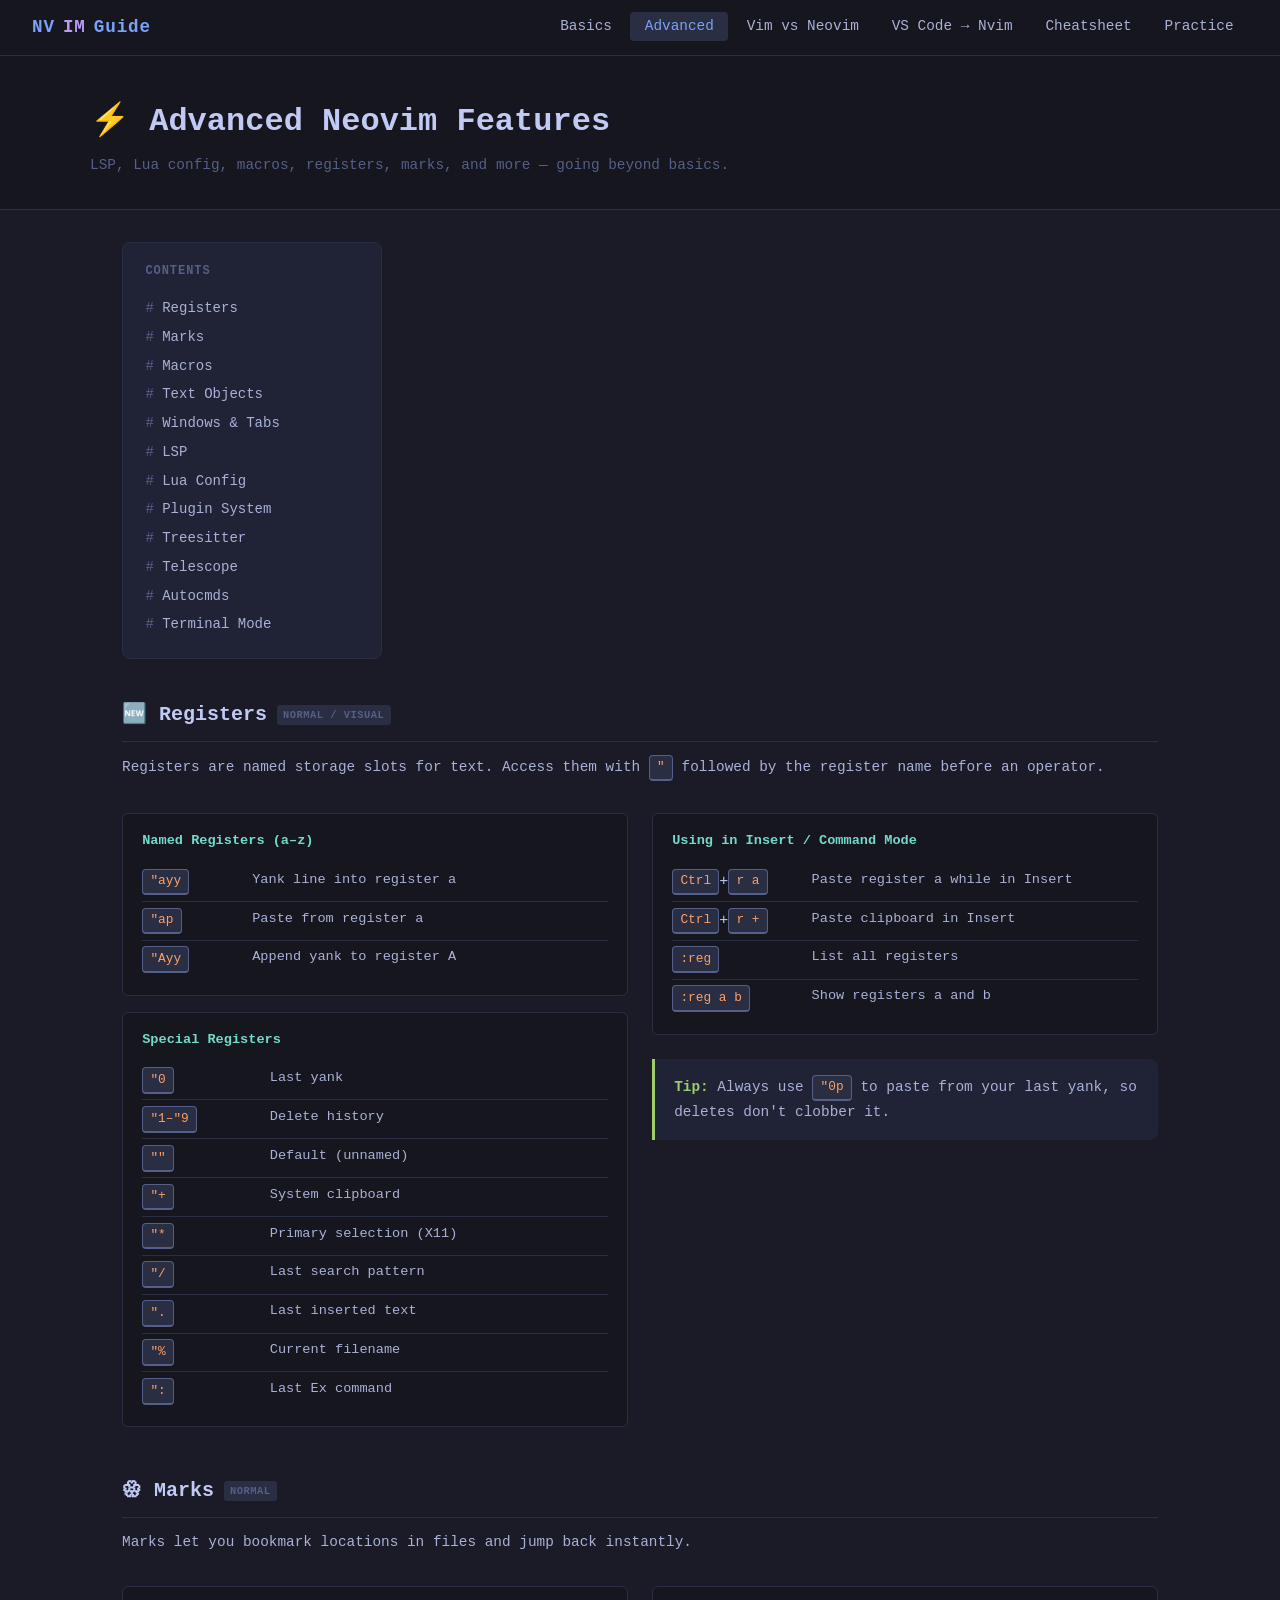
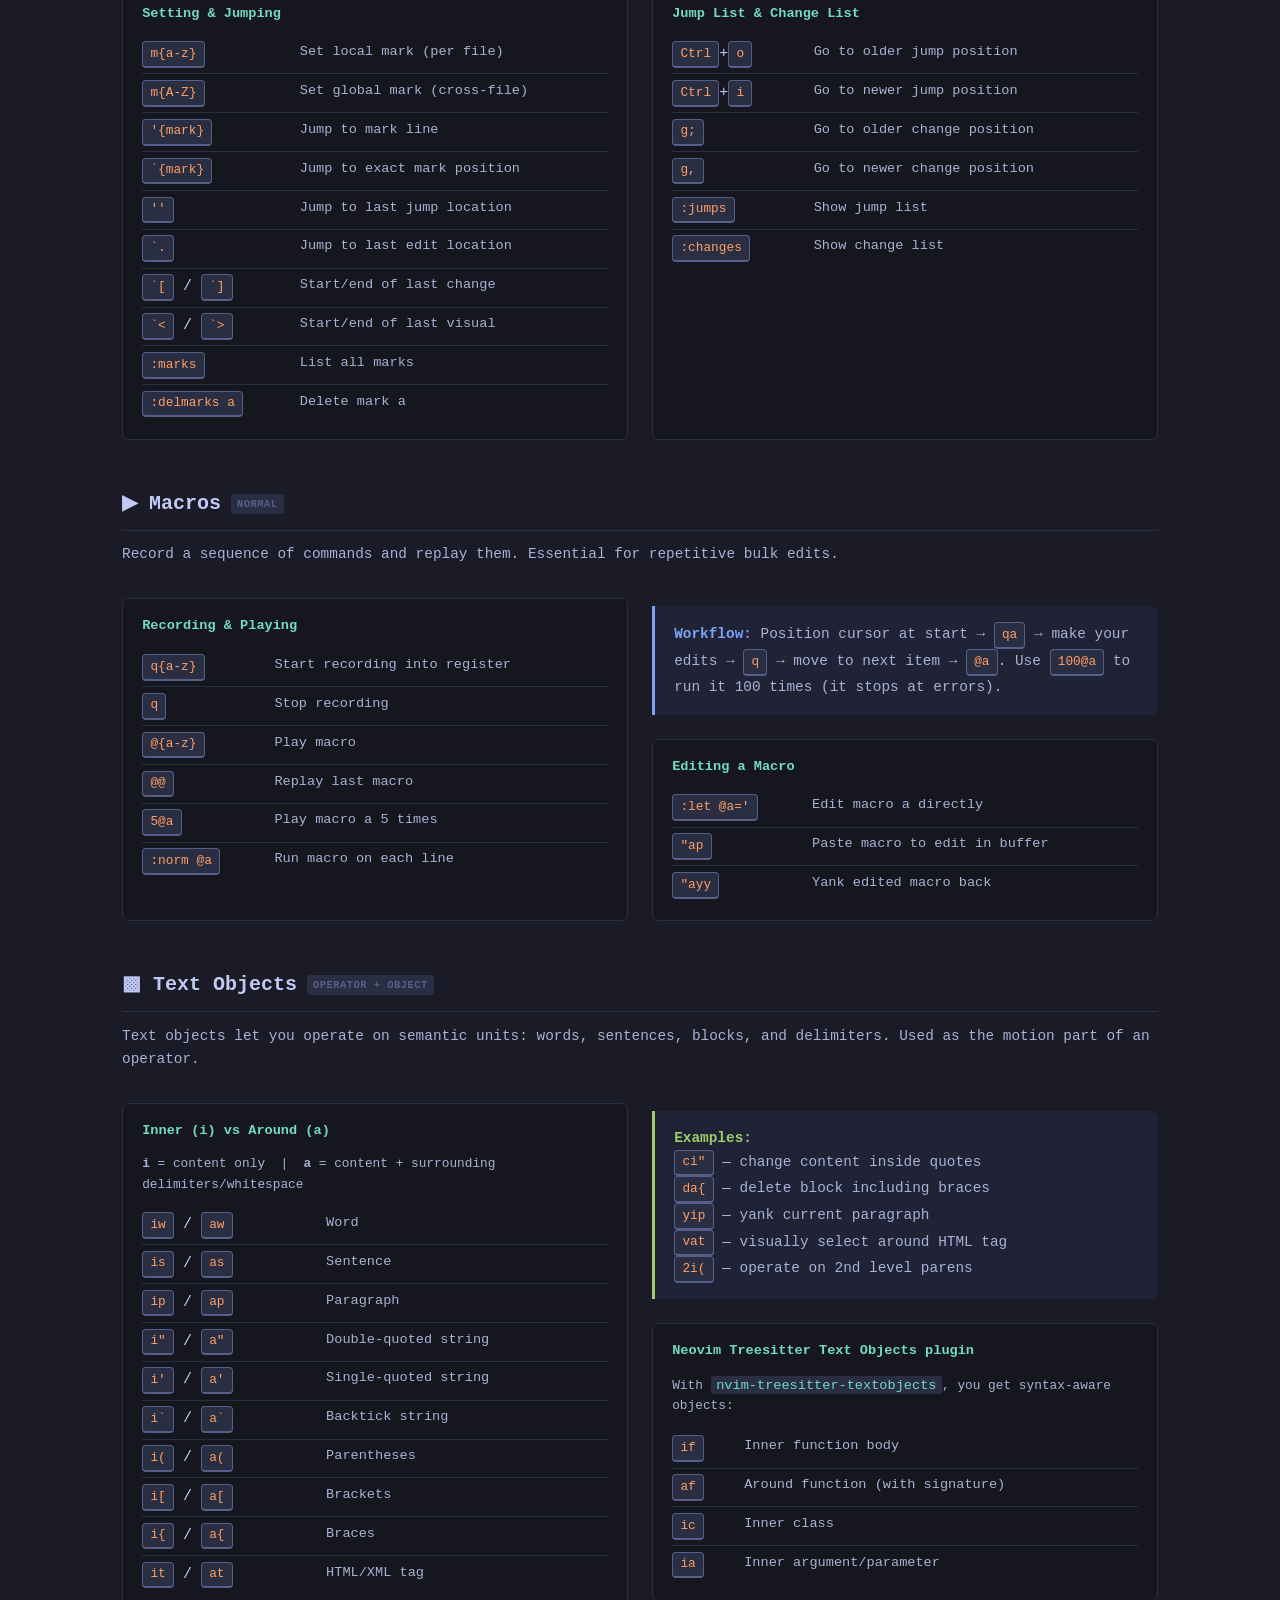
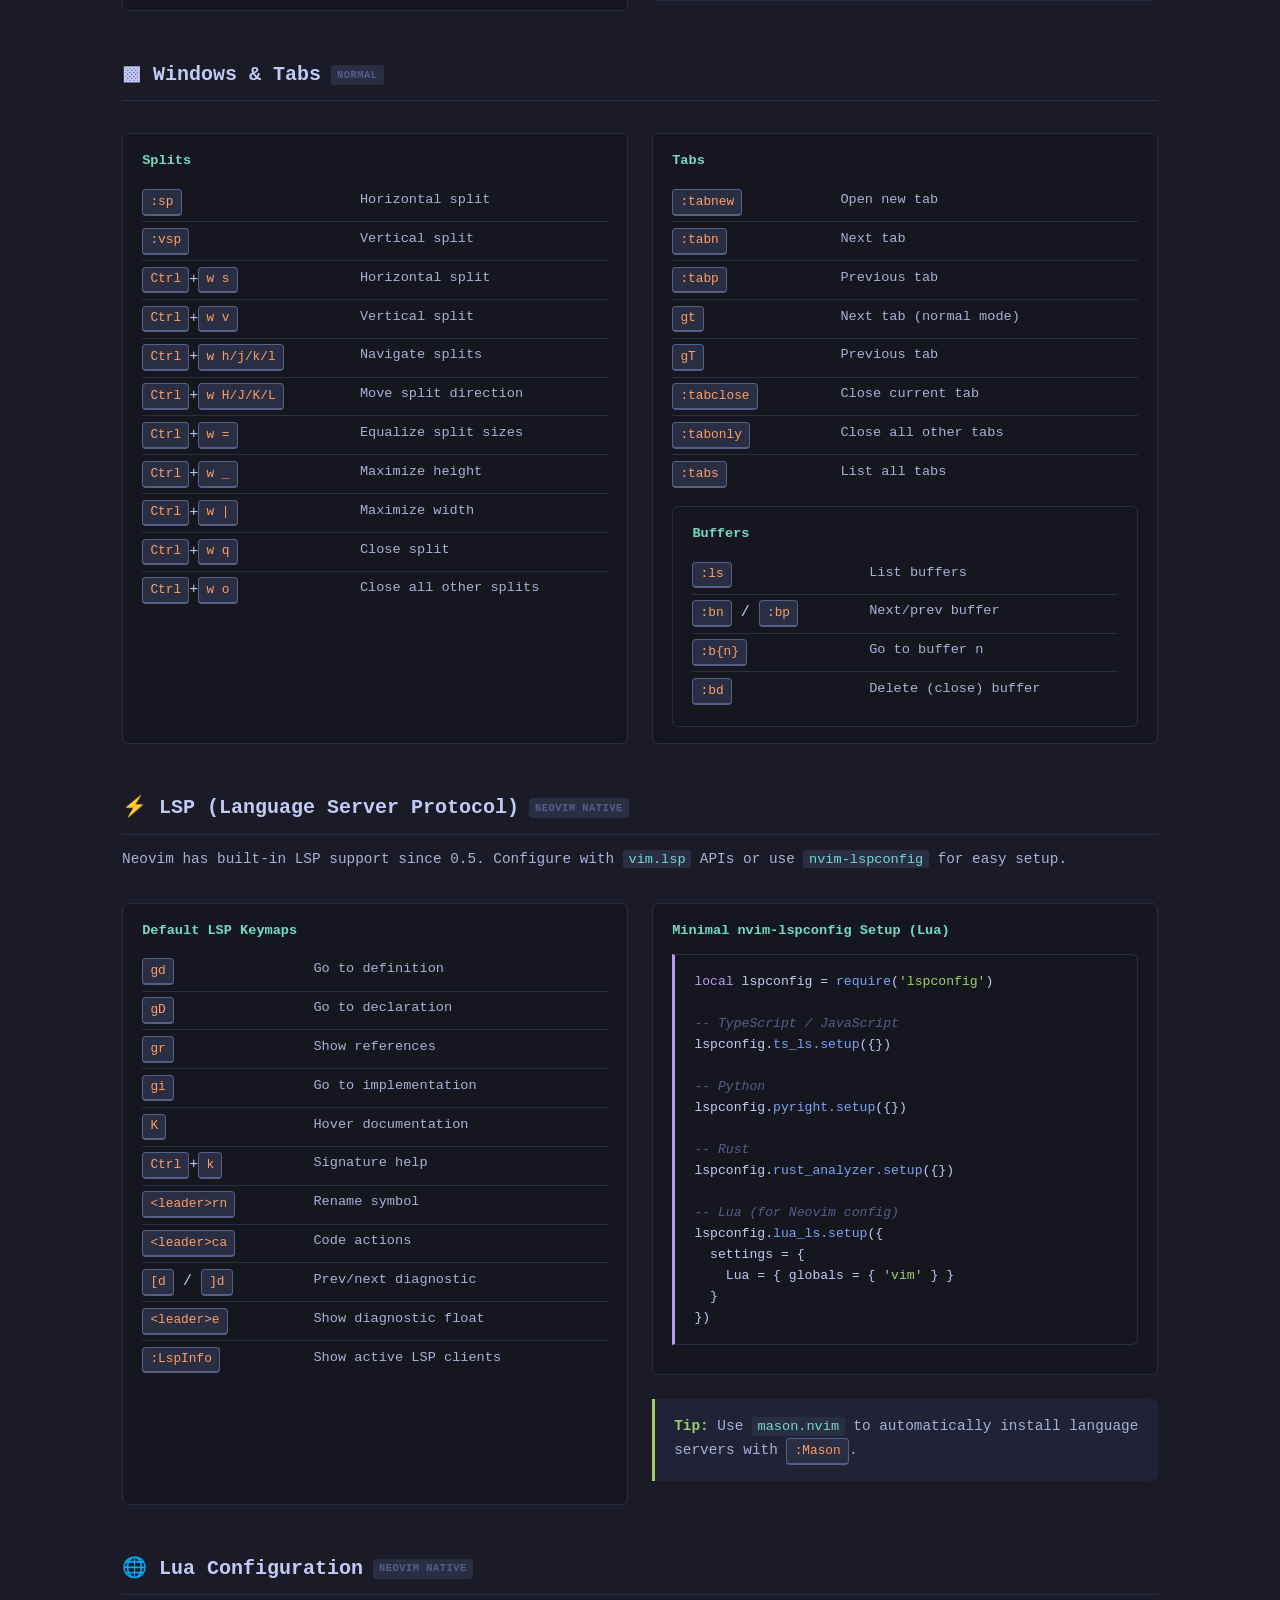
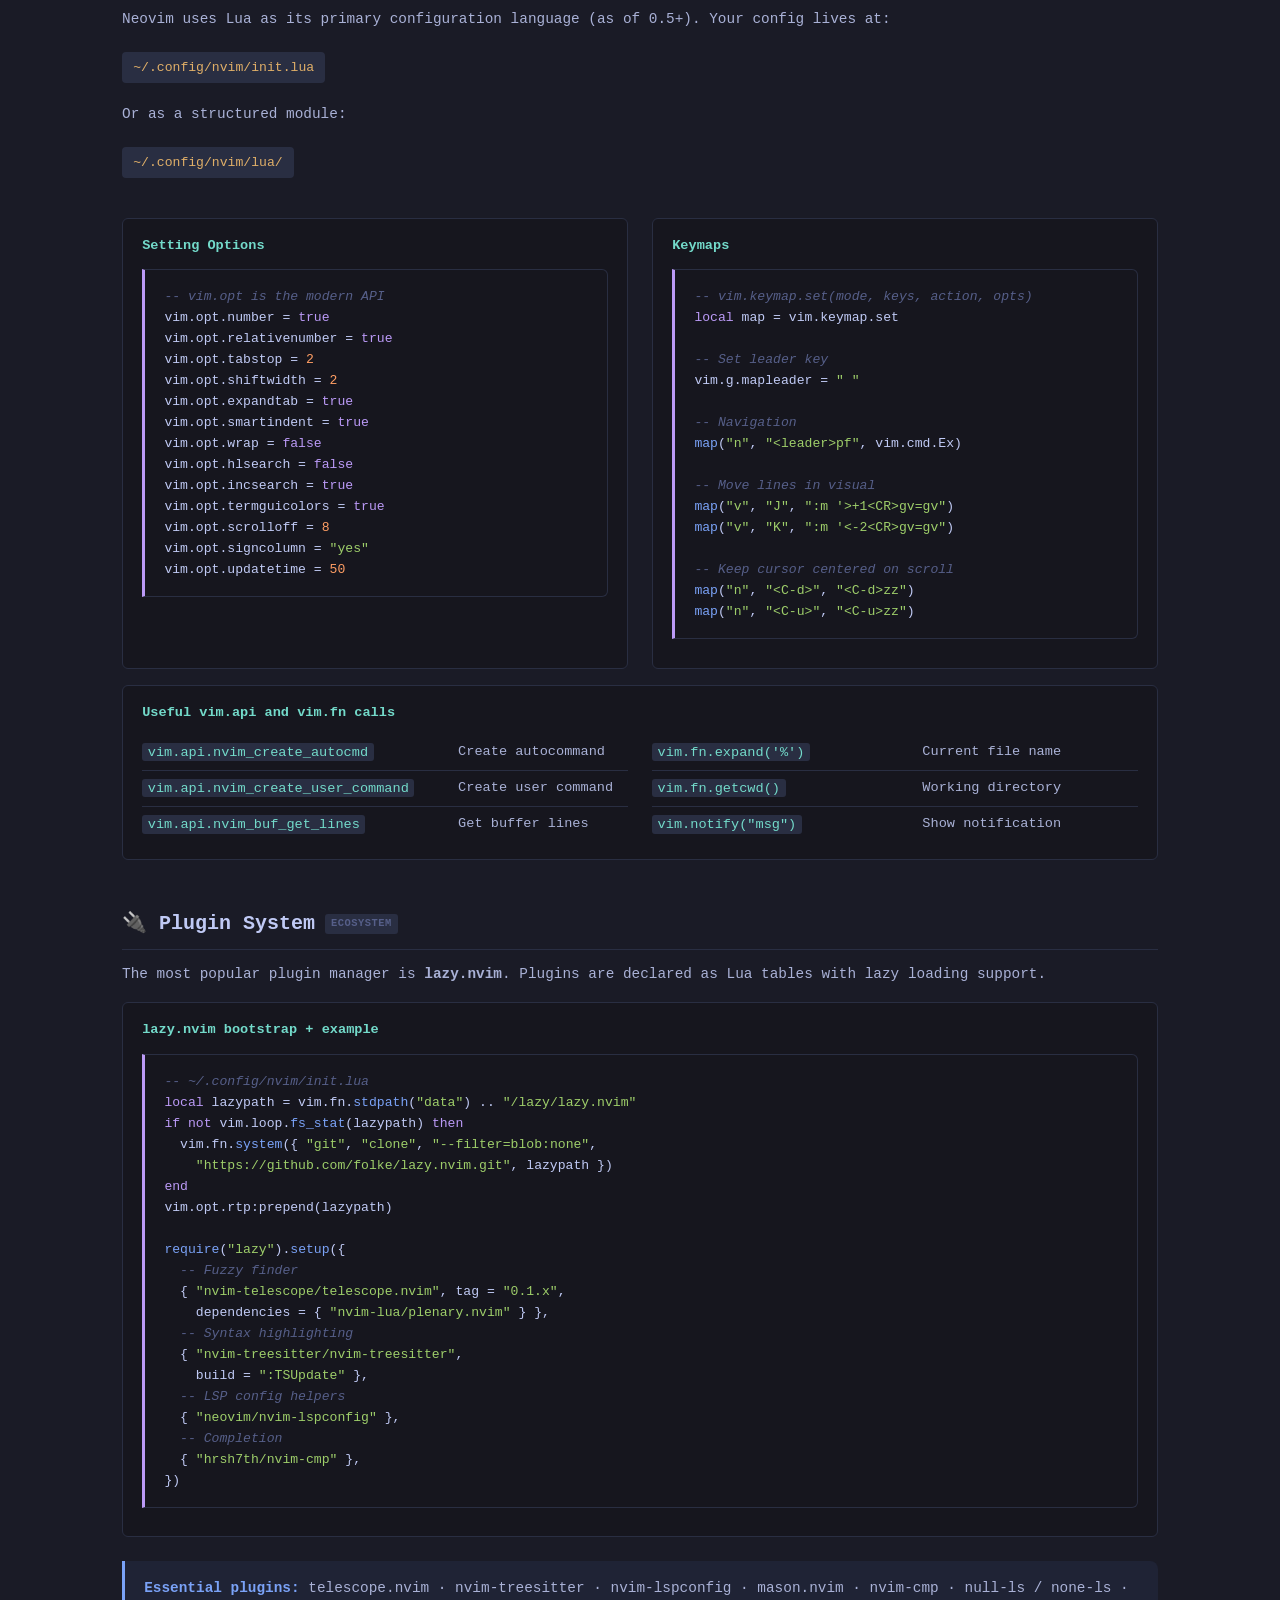
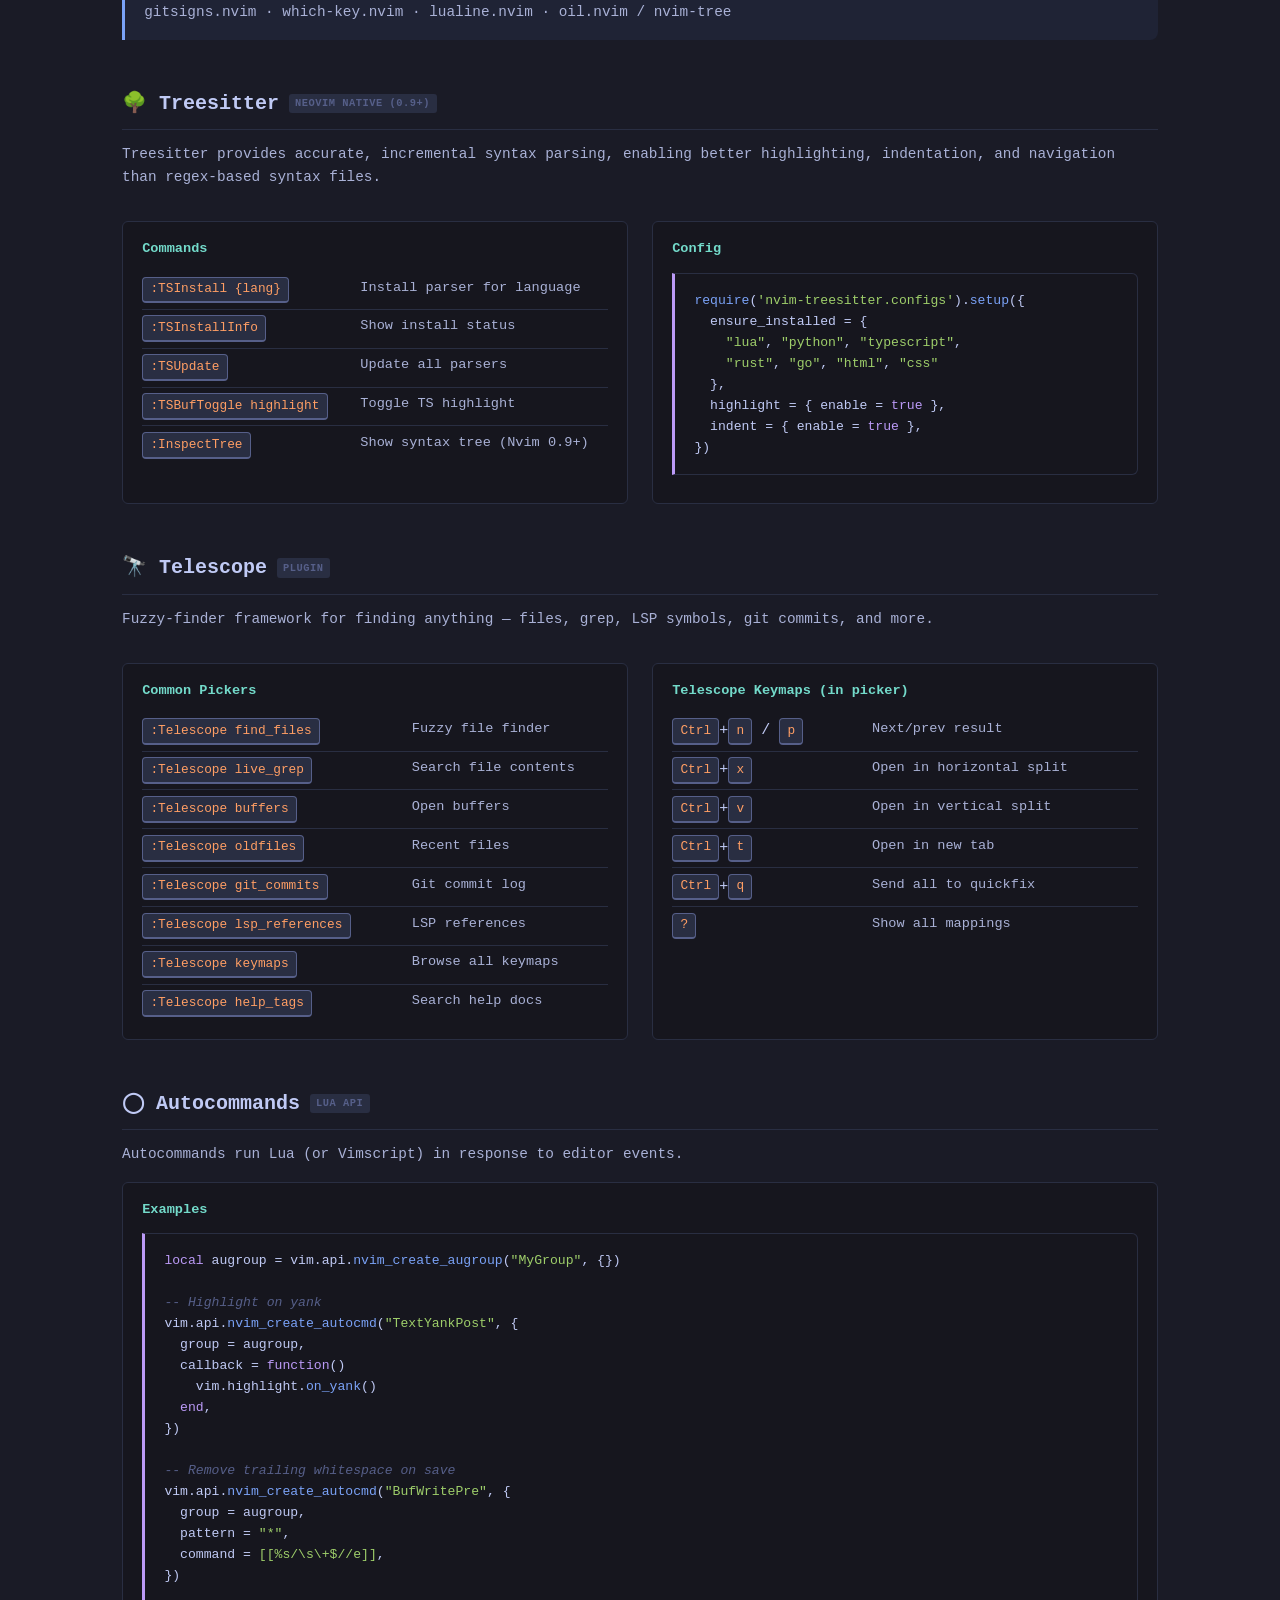
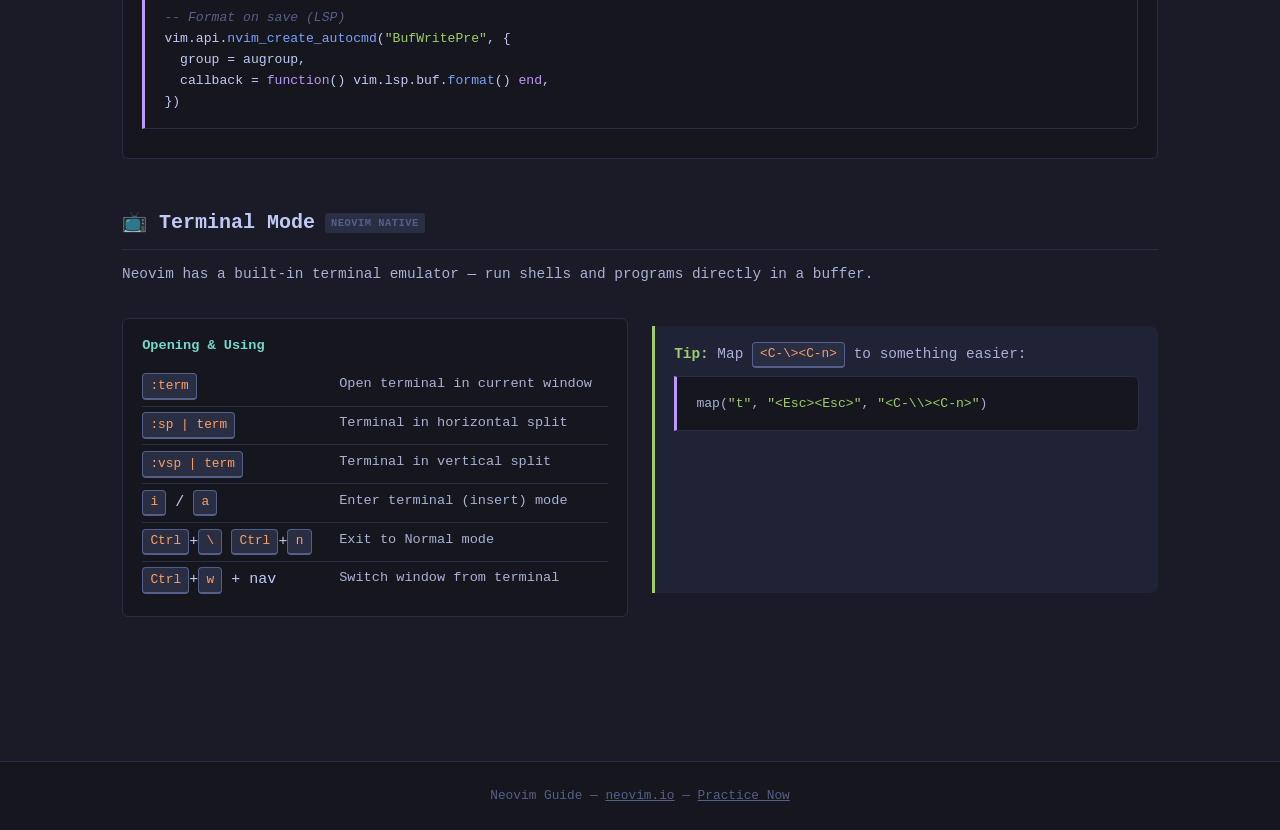
==== commit 9cf7e641: "Add VS Code to Neovim tutorial page Covers mental model shift, survival guide, full muscle memory ma" ====
--- a/advanced.html
+++ b/advanced.html
@@ -80,6 +80,7 @@
     <li><a href="index.html">Basics</a></li>
     <li><a href="advanced.html" class="active">Advanced</a></li>
     <li><a href="vs-vim.html">Vim vs Neovim</a></li>
+    <li><a href="vscode-to-nvim.html">VS Code → Nvim</a></li>
     <li><a href="cheatsheet.html">Cheatsheet</a></li>
     <li><a href="practice.html">Practice</a></li>
   </ul>
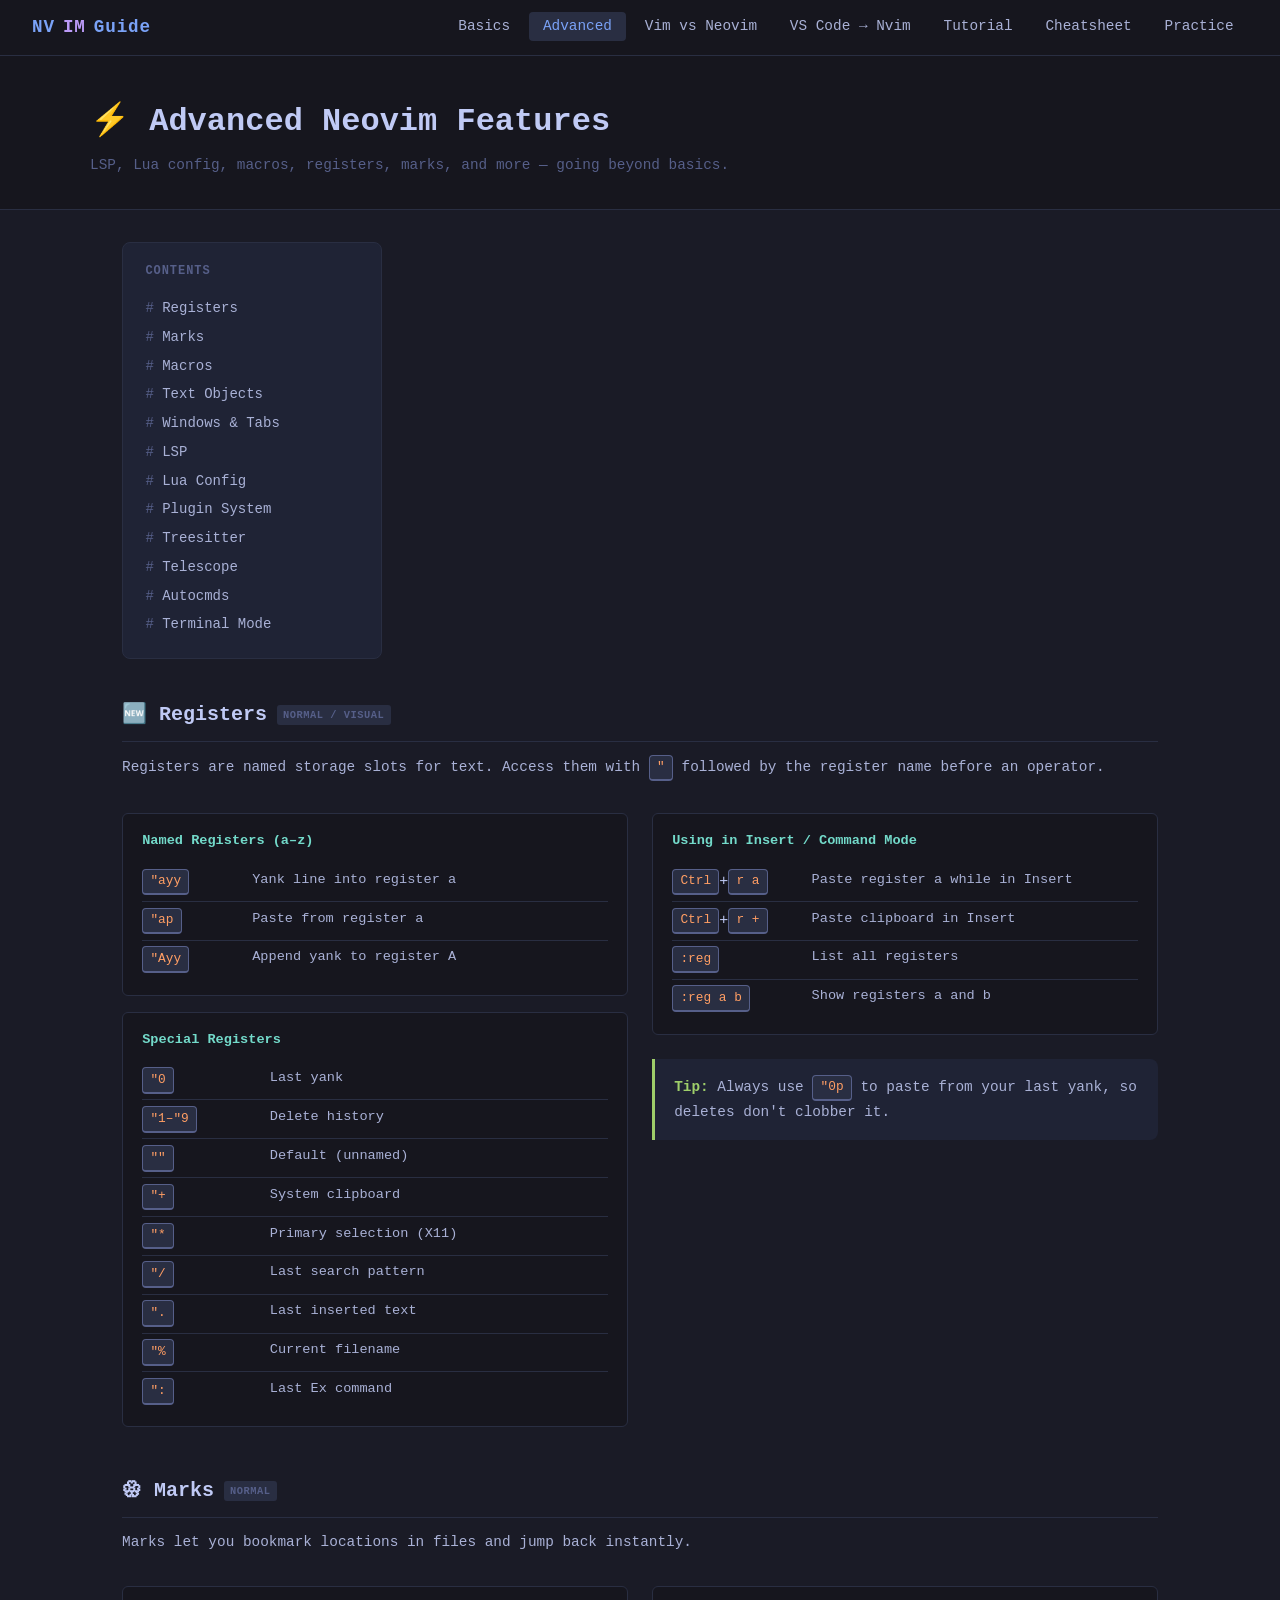
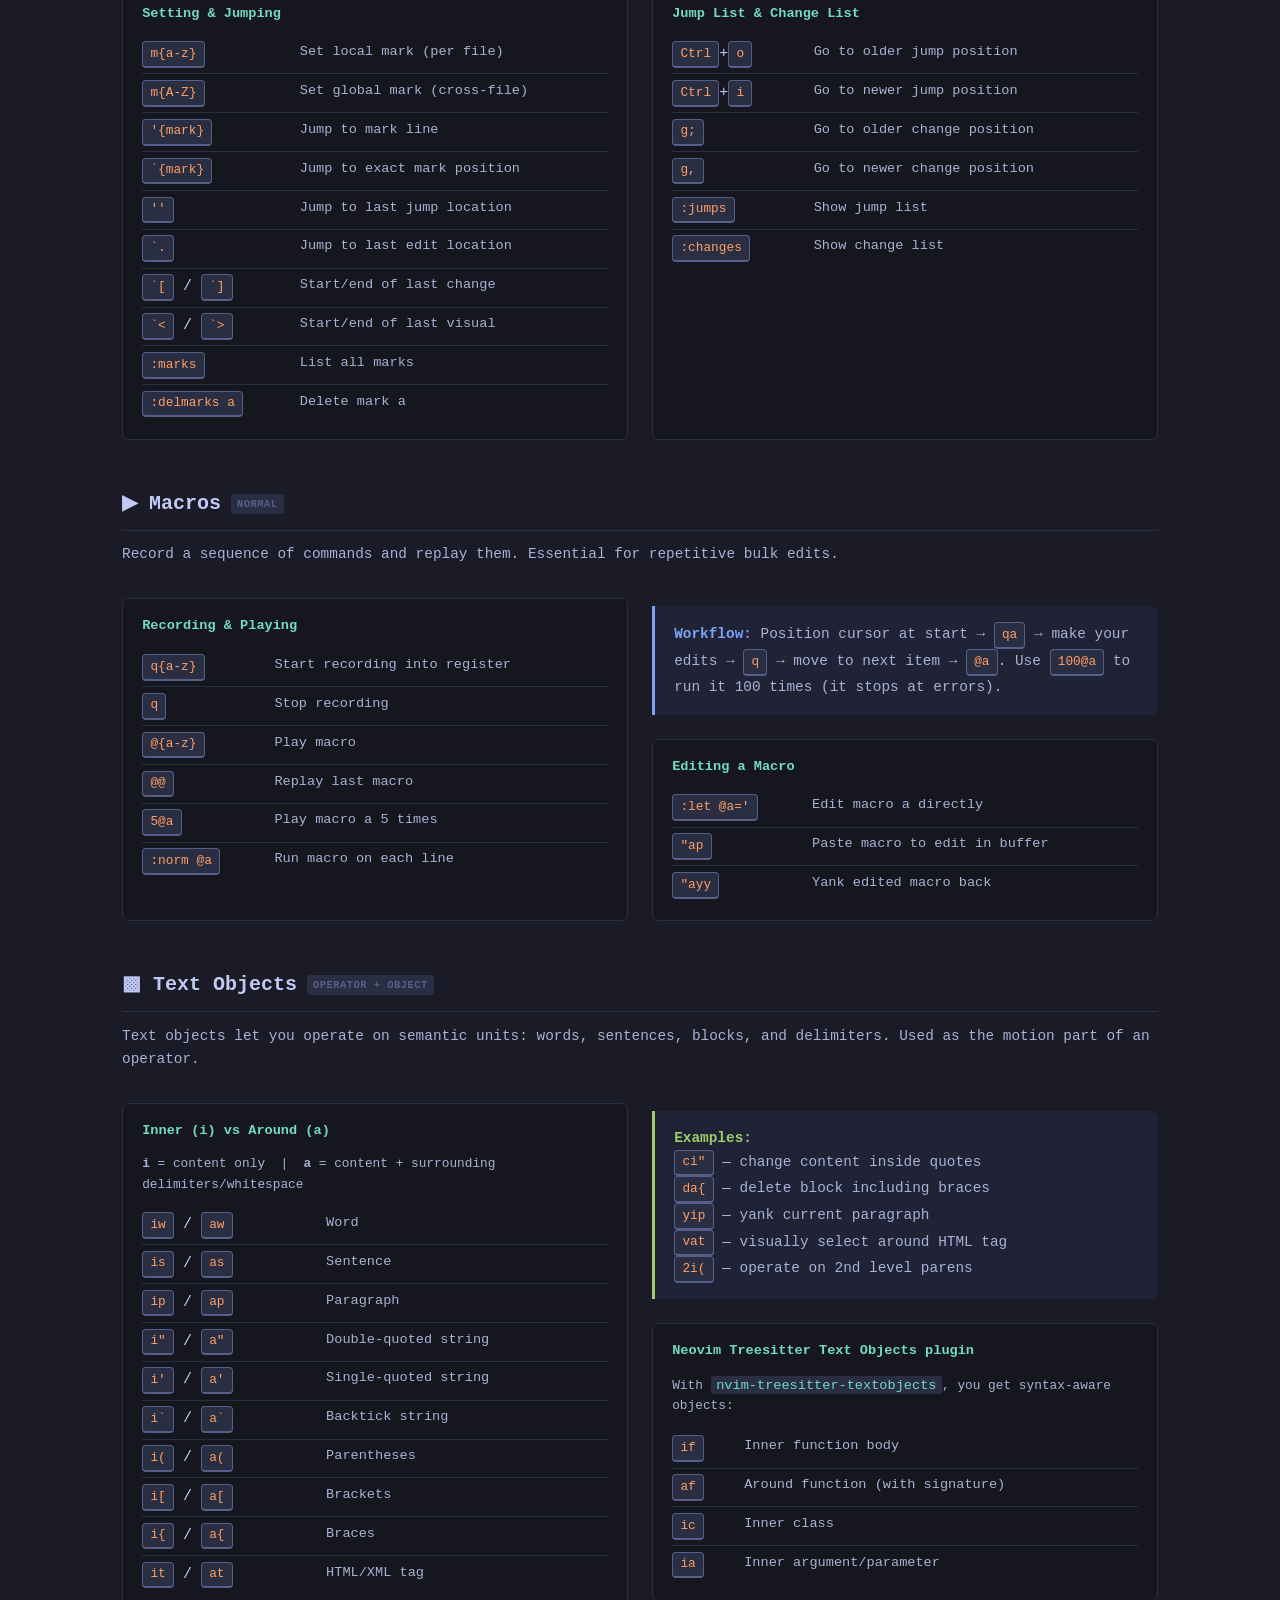
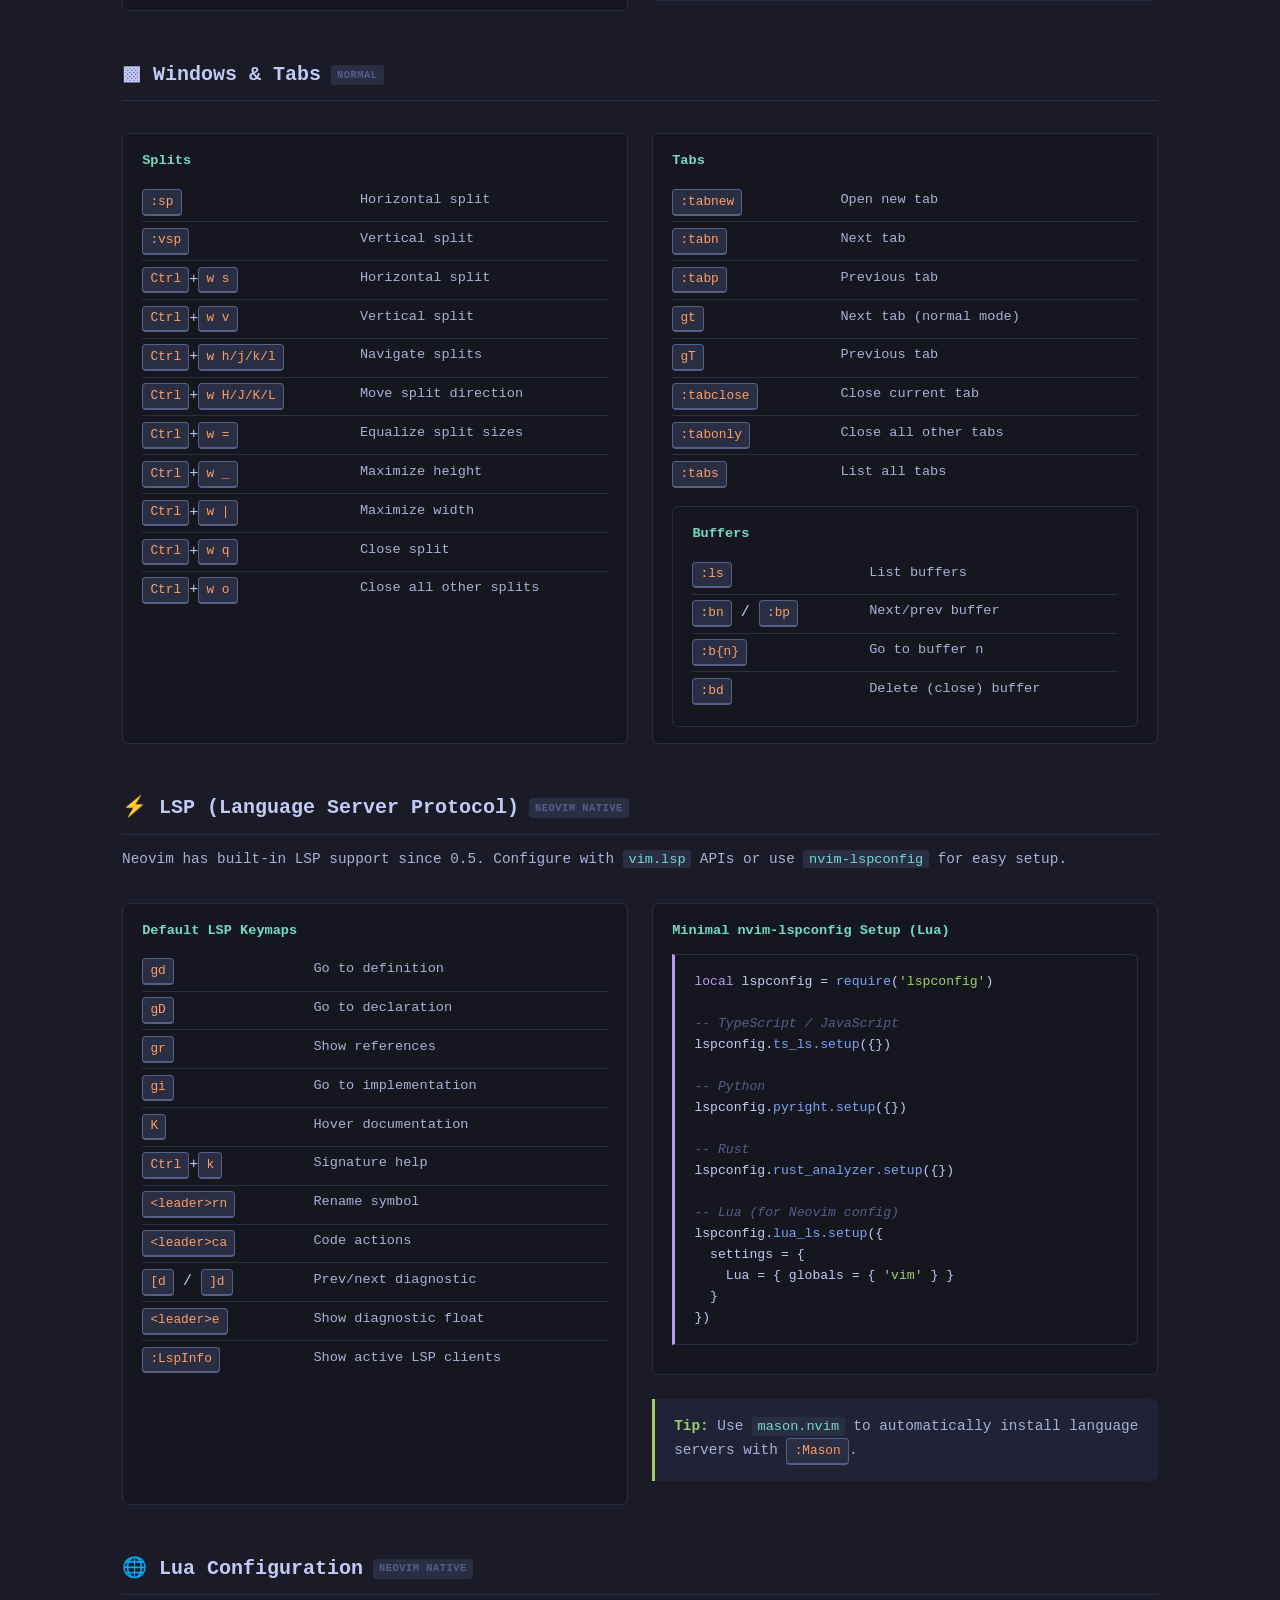
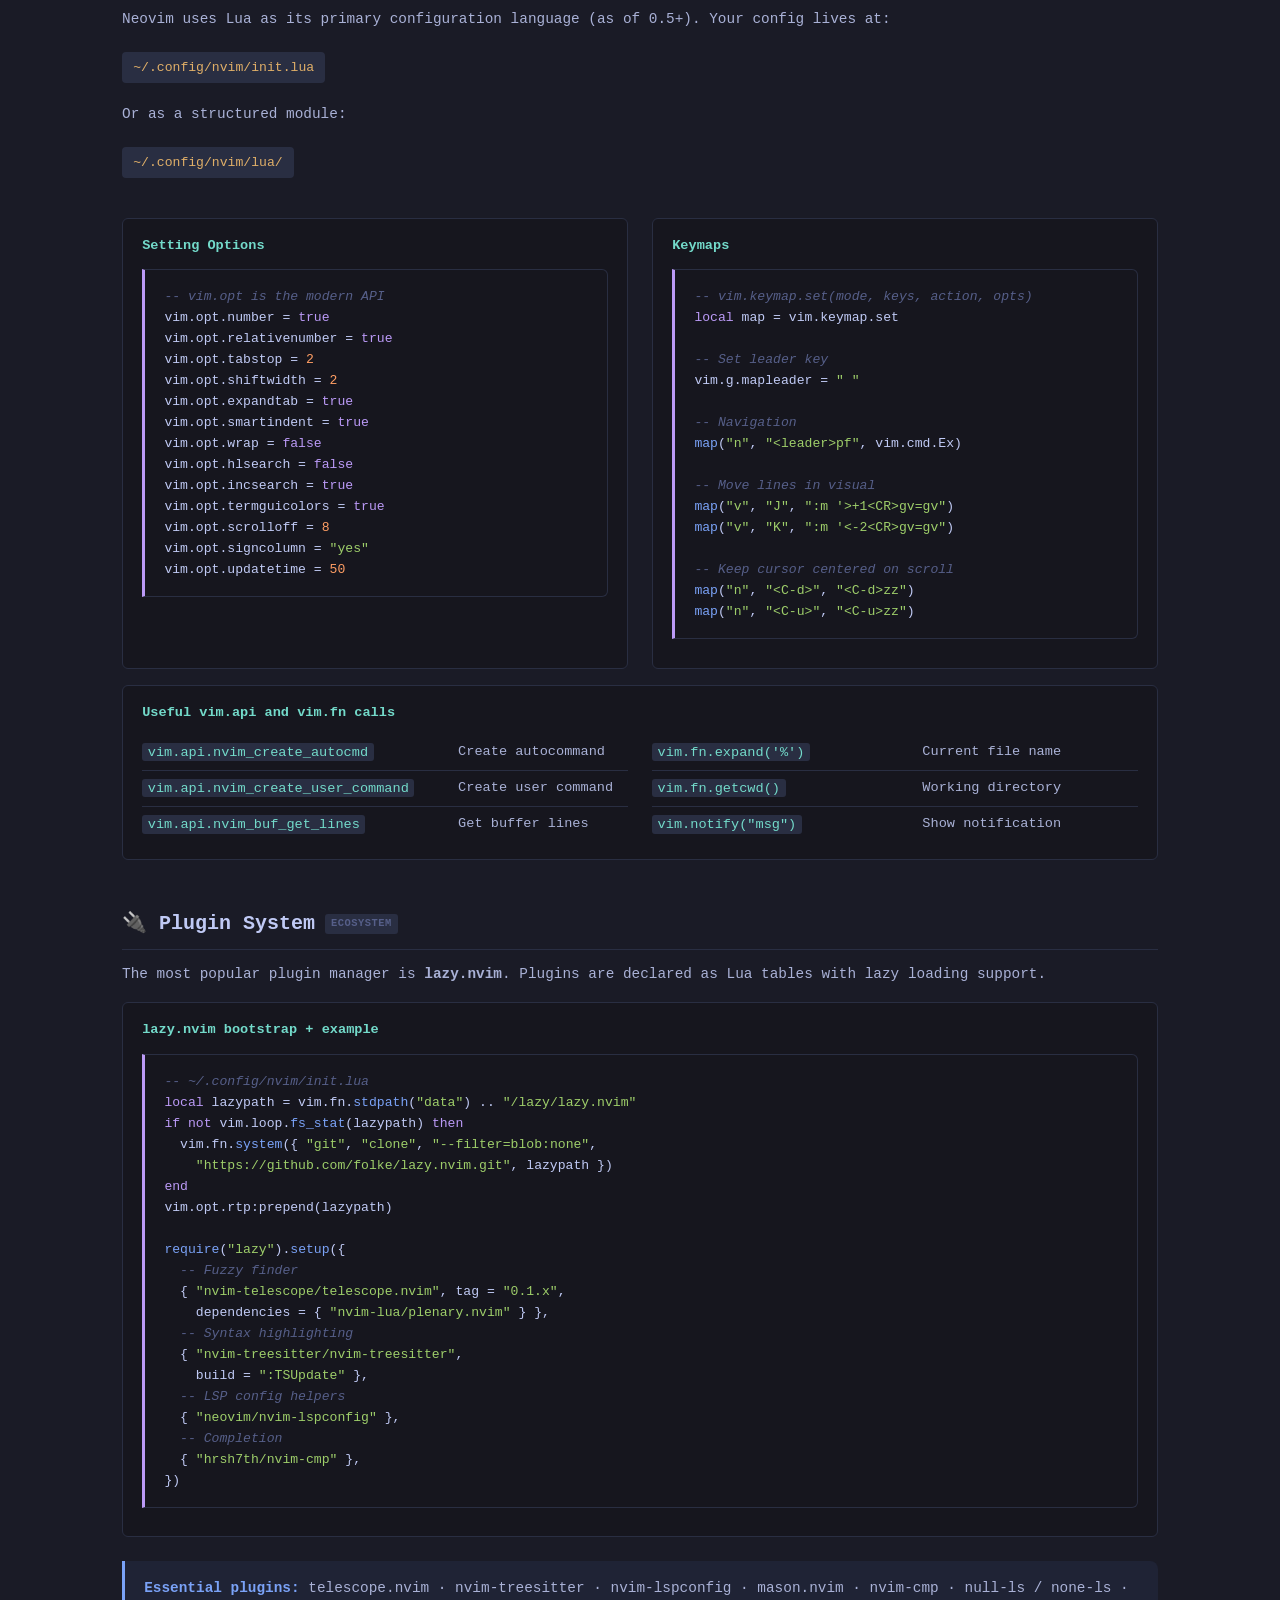
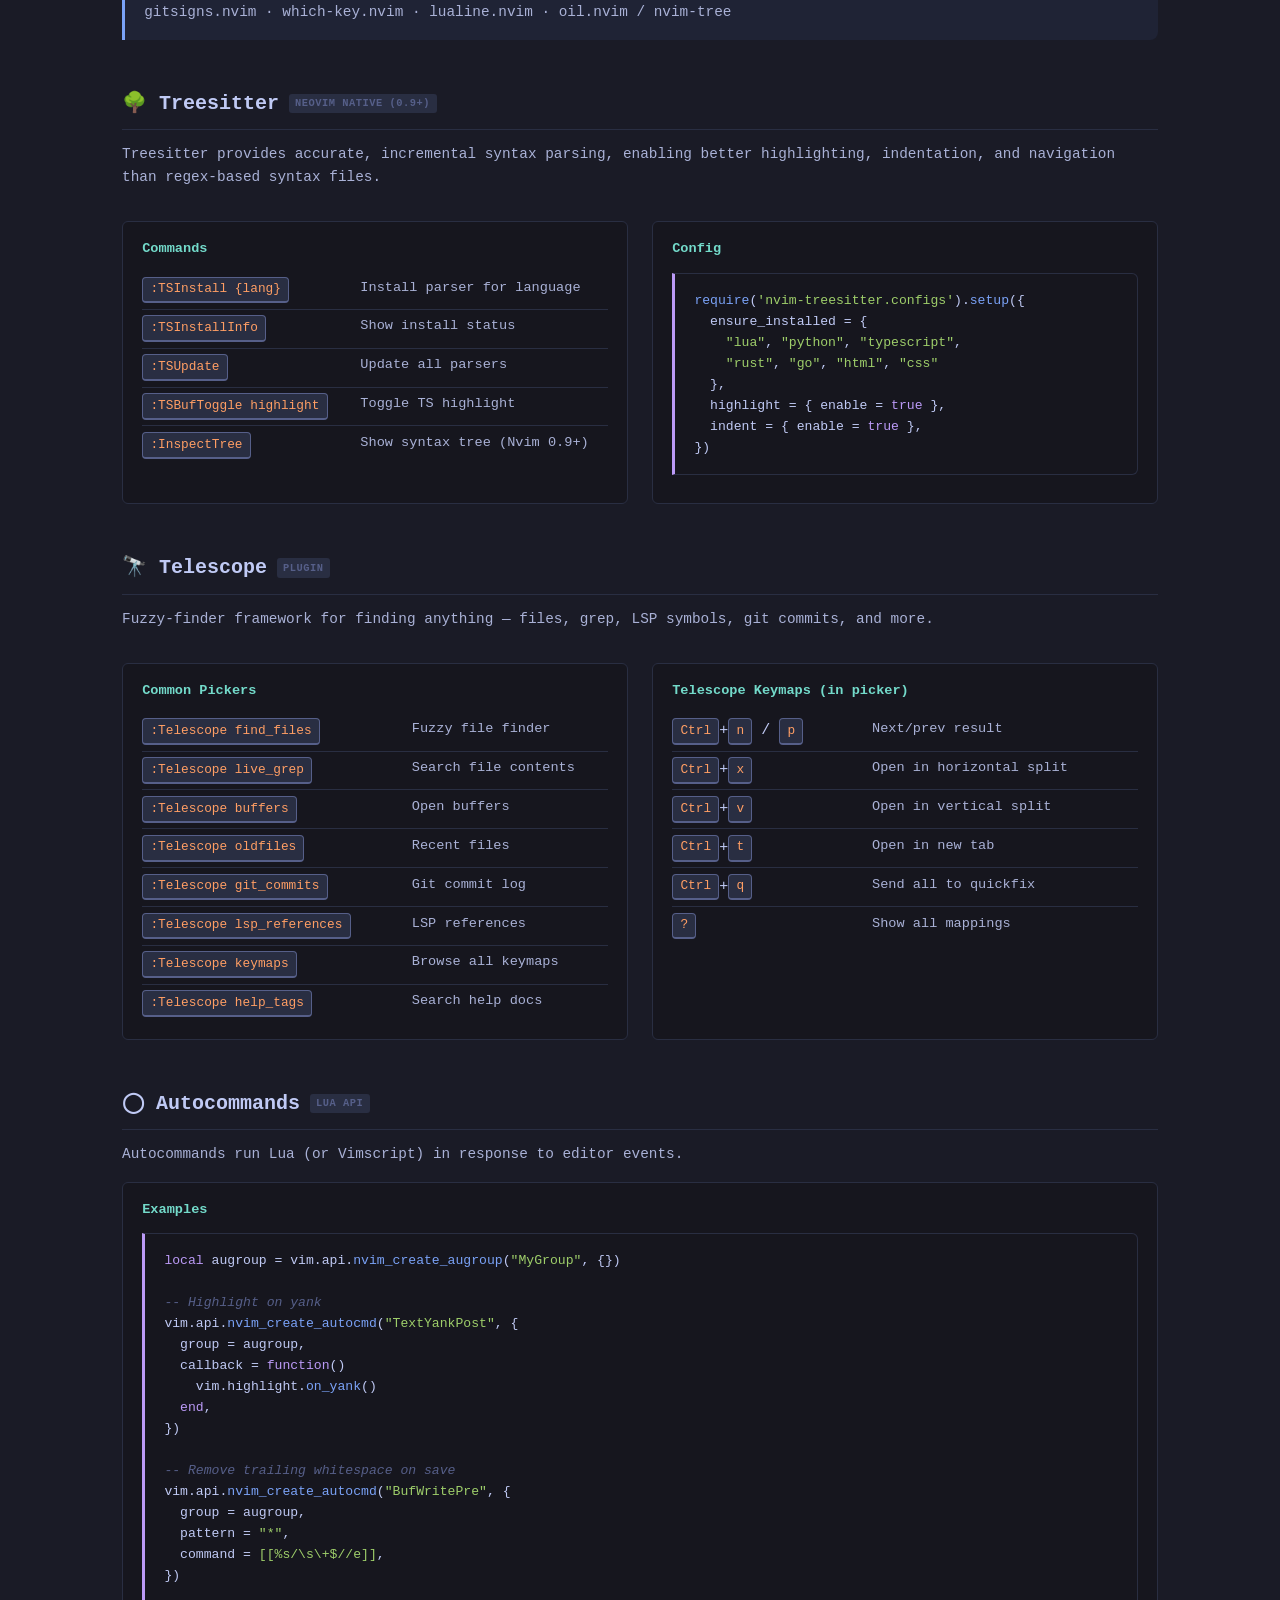
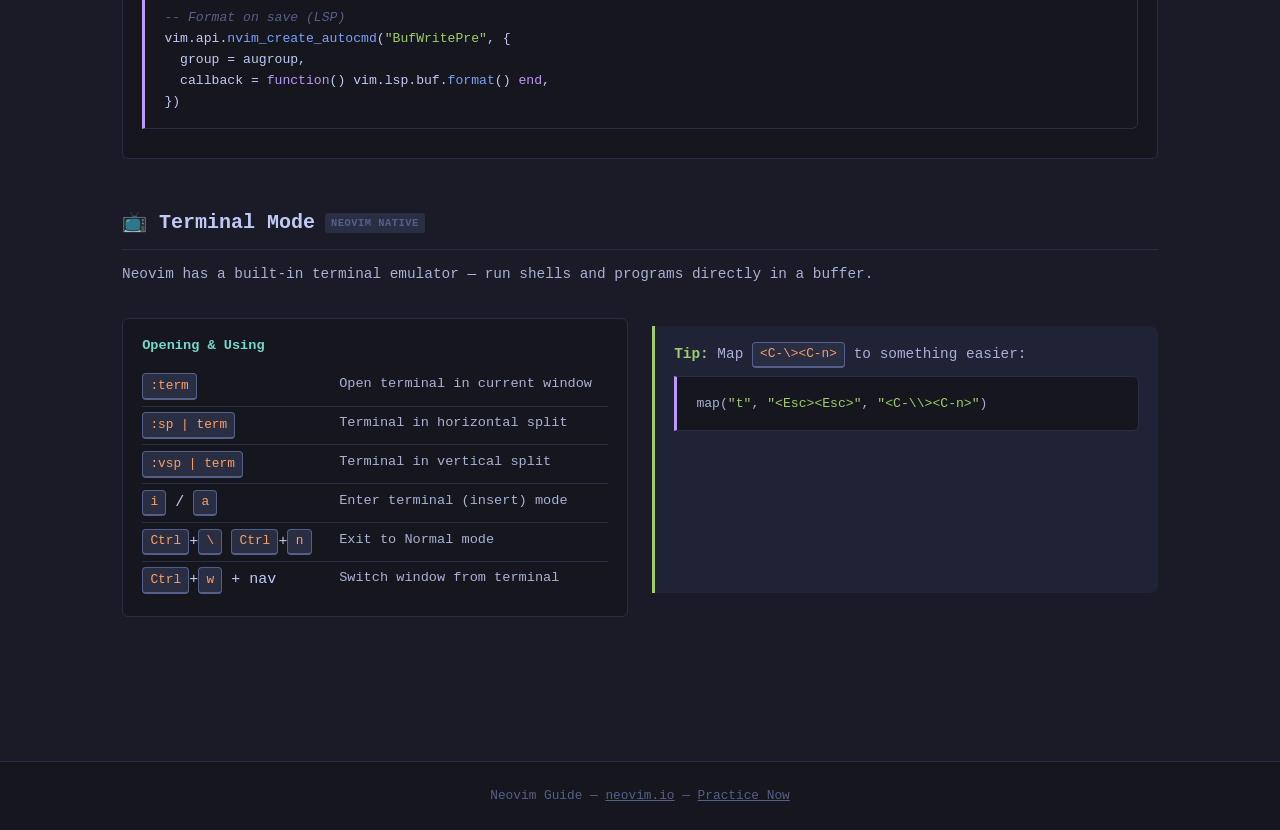
==== commit 462c8e5b: "Added tutorial for new vim users transitioning from vs code" ====
--- a/advanced.html
+++ b/advanced.html
@@ -81,6 +81,7 @@
     <li><a href="advanced.html" class="active">Advanced</a></li>
     <li><a href="vs-vim.html">Vim vs Neovim</a></li>
     <li><a href="vscode-to-nvim.html">VS Code → Nvim</a></li>
+    <li><a href="tutorial.html">Tutorial</a></li>
     <li><a href="cheatsheet.html">Cheatsheet</a></li>
     <li><a href="practice.html">Practice</a></li>
   </ul>
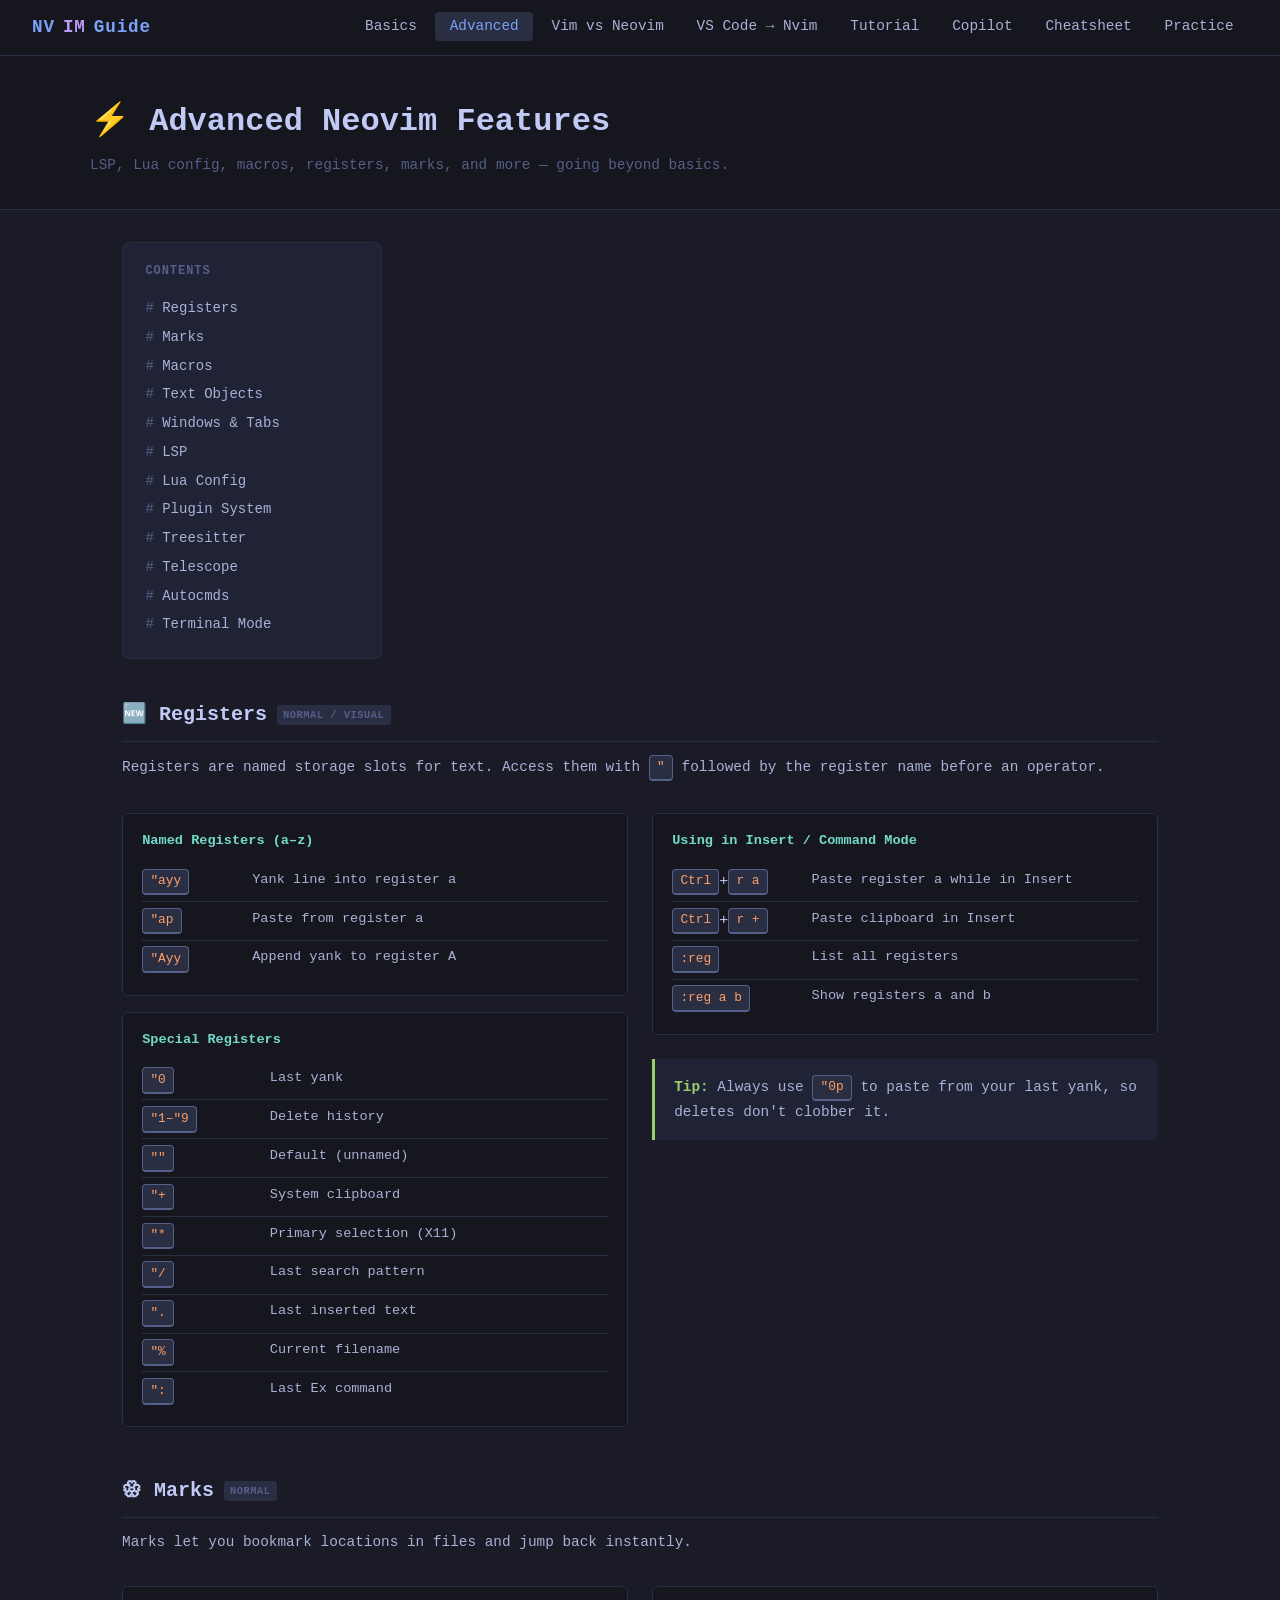
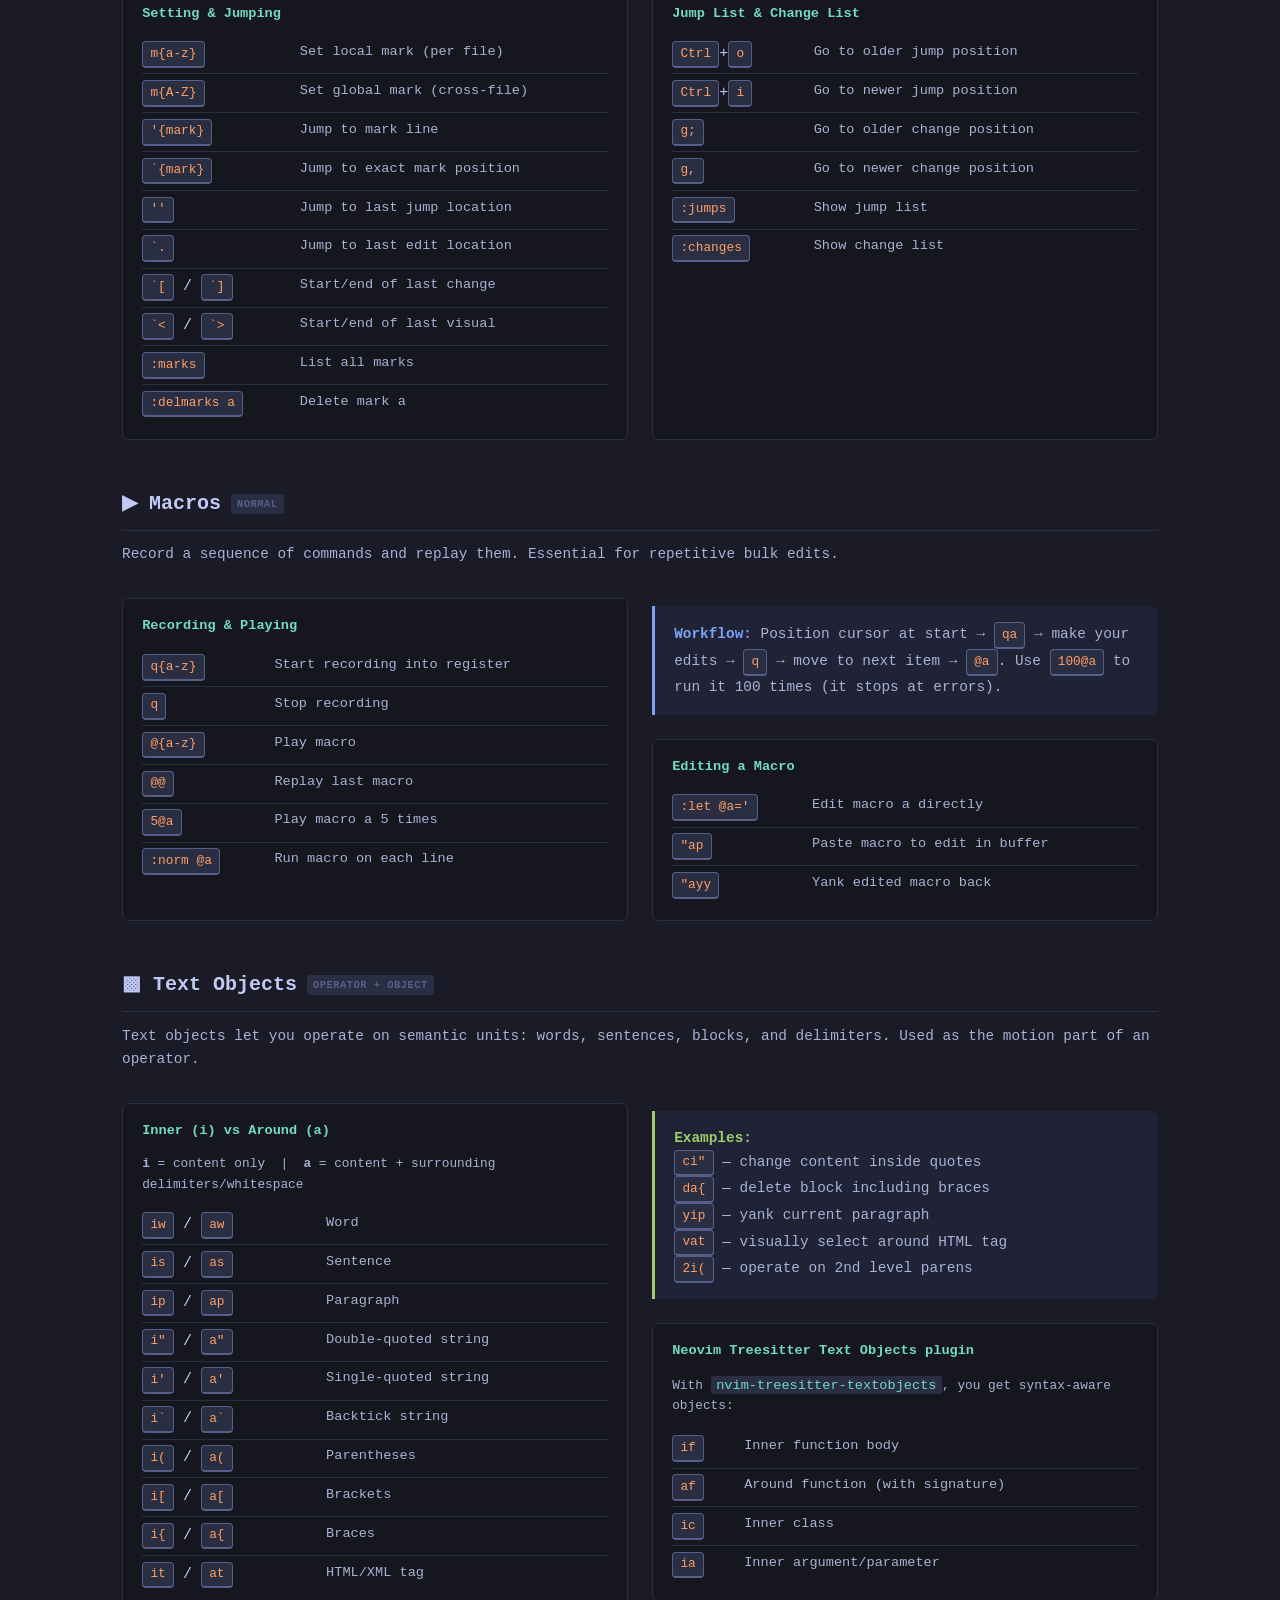
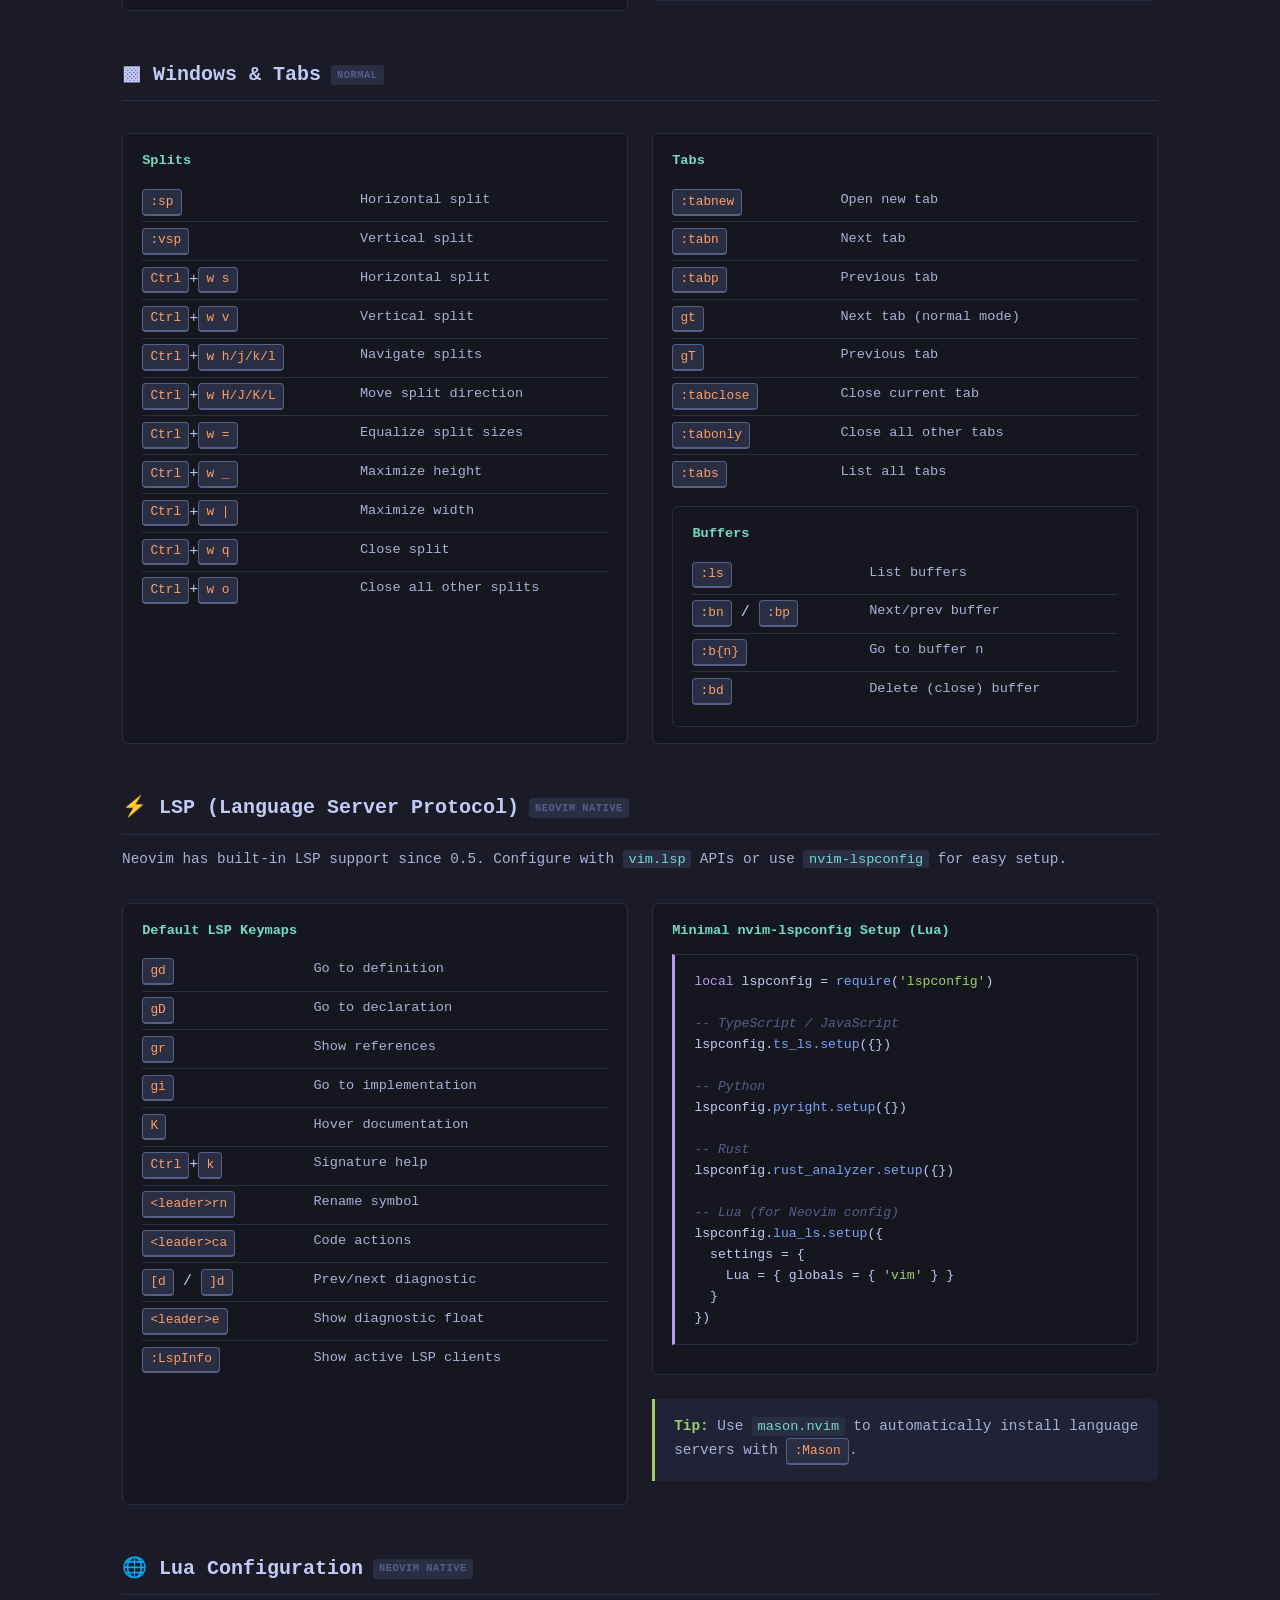
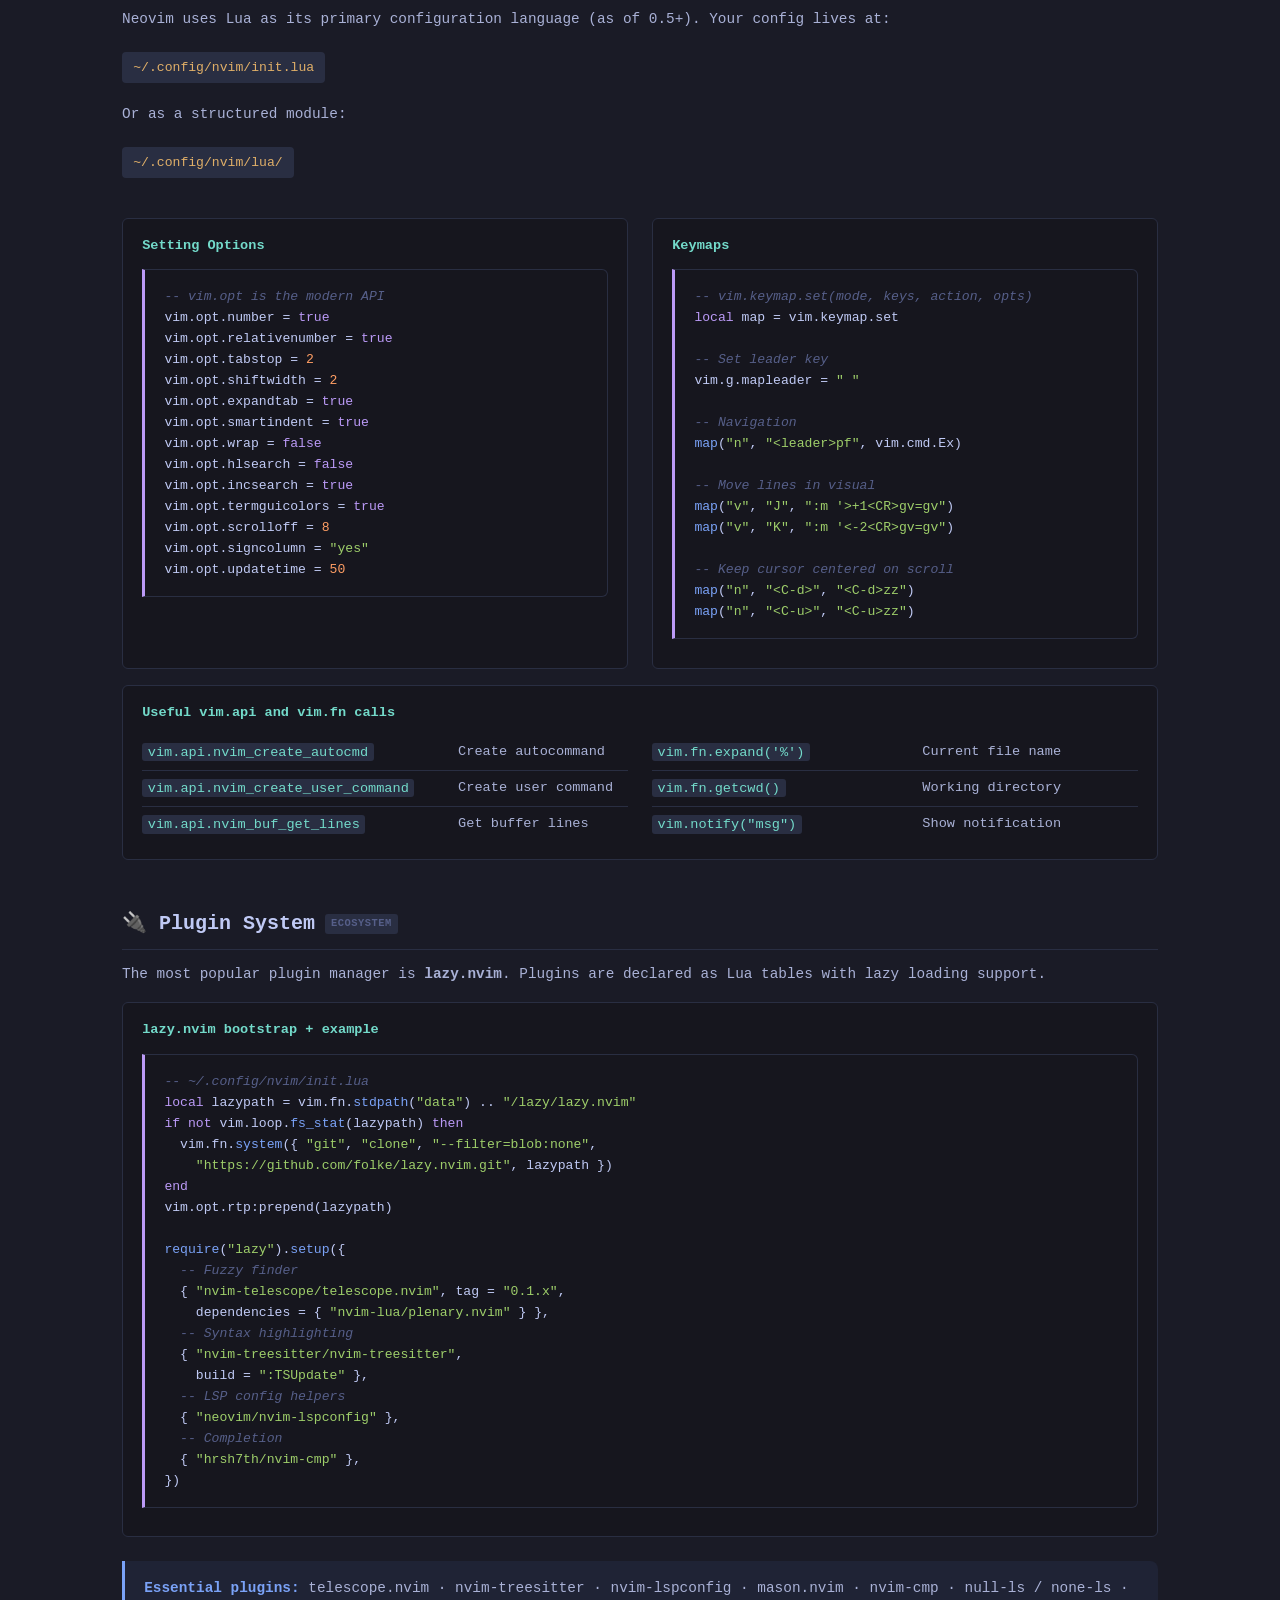
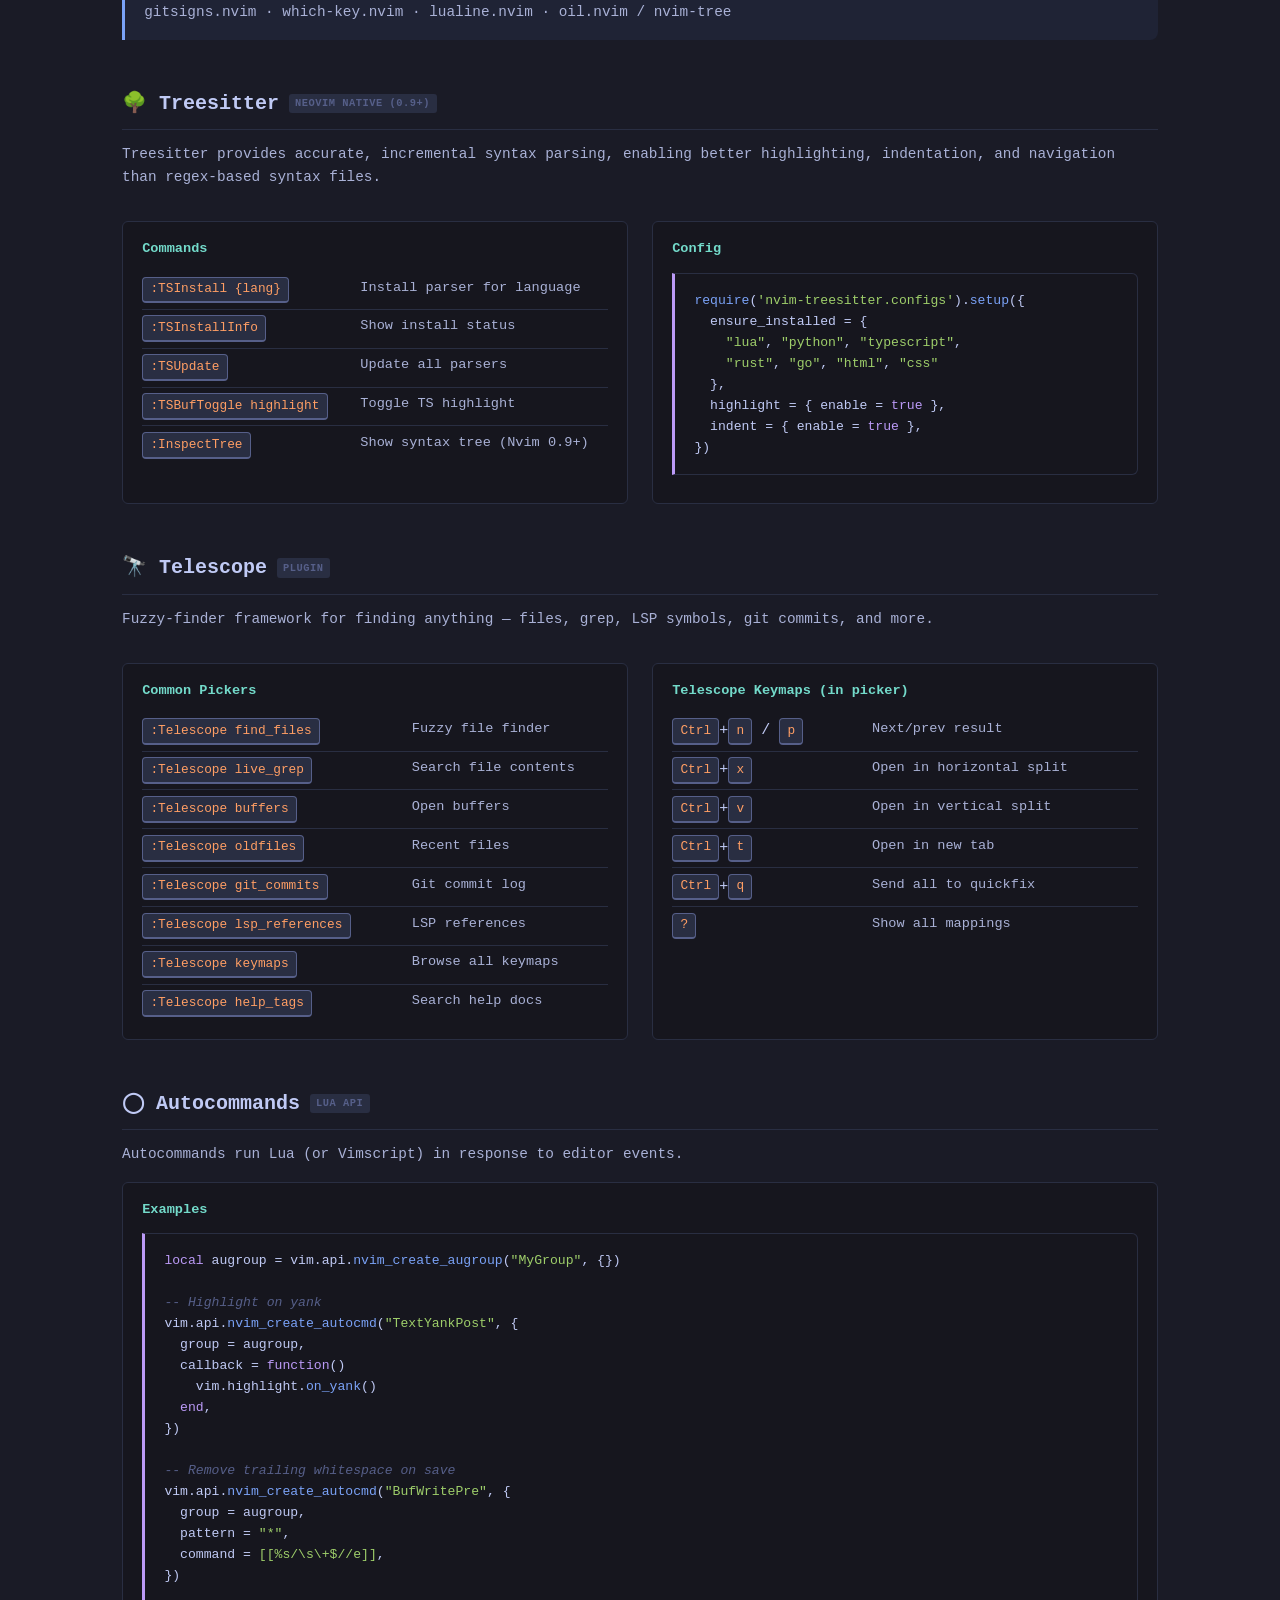
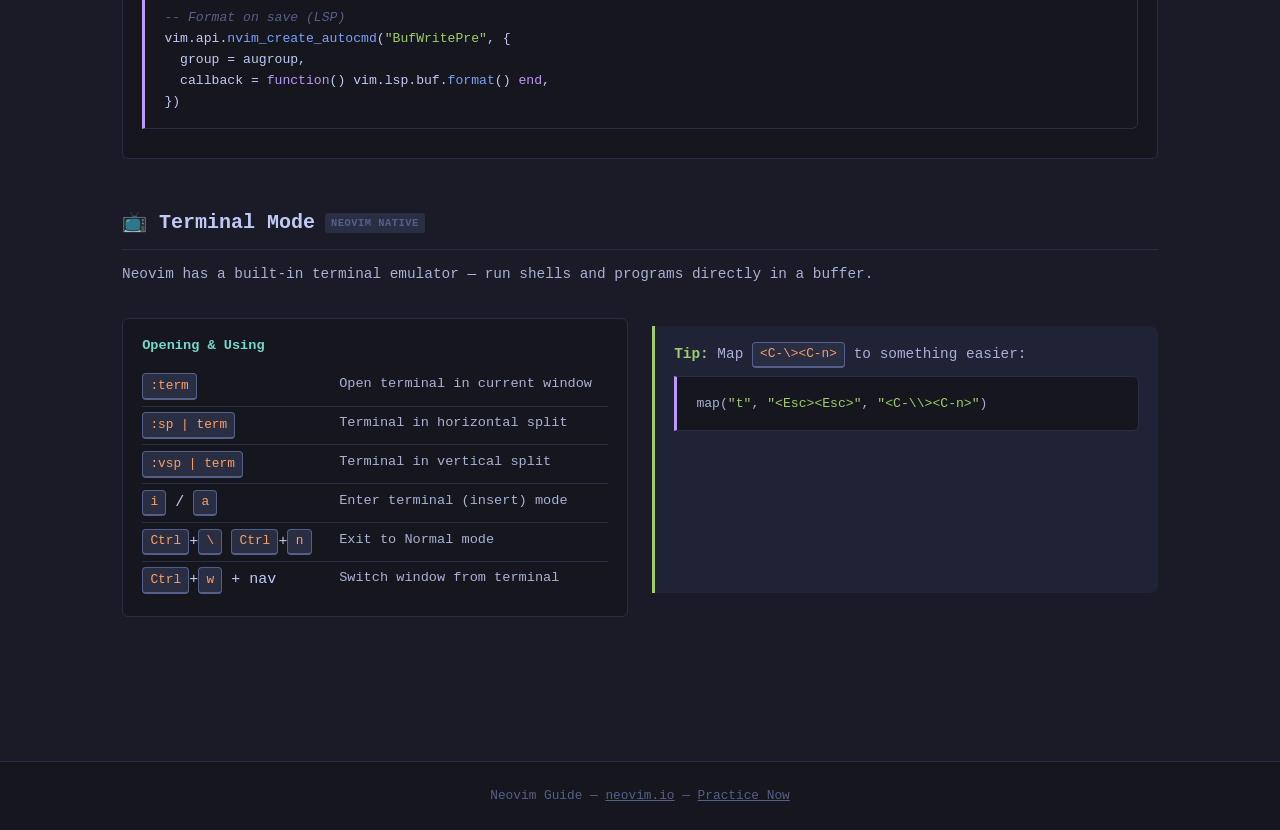
==== commit 562a46c4: "Feature: Copilot tutorial and instructions" ====
--- a/advanced.html
+++ b/advanced.html
@@ -77,11 +77,12 @@
 <nav>
   <a class="nav-logo" href="index.html">NV<span>IM</span> Guide</a>
   <ul>
-    <li><a href="index.html">Basics</a></li>
+    <li><a href="basics.html">Basics</a></li>
     <li><a href="advanced.html" class="active">Advanced</a></li>
     <li><a href="vs-vim.html">Vim vs Neovim</a></li>
     <li><a href="vscode-to-nvim.html">VS Code → Nvim</a></li>
     <li><a href="tutorial.html">Tutorial</a></li>
+    <li><a href="copilot.html">Copilot</a></li>
     <li><a href="cheatsheet.html">Cheatsheet</a></li>
     <li><a href="practice.html">Practice</a></li>
   </ul>
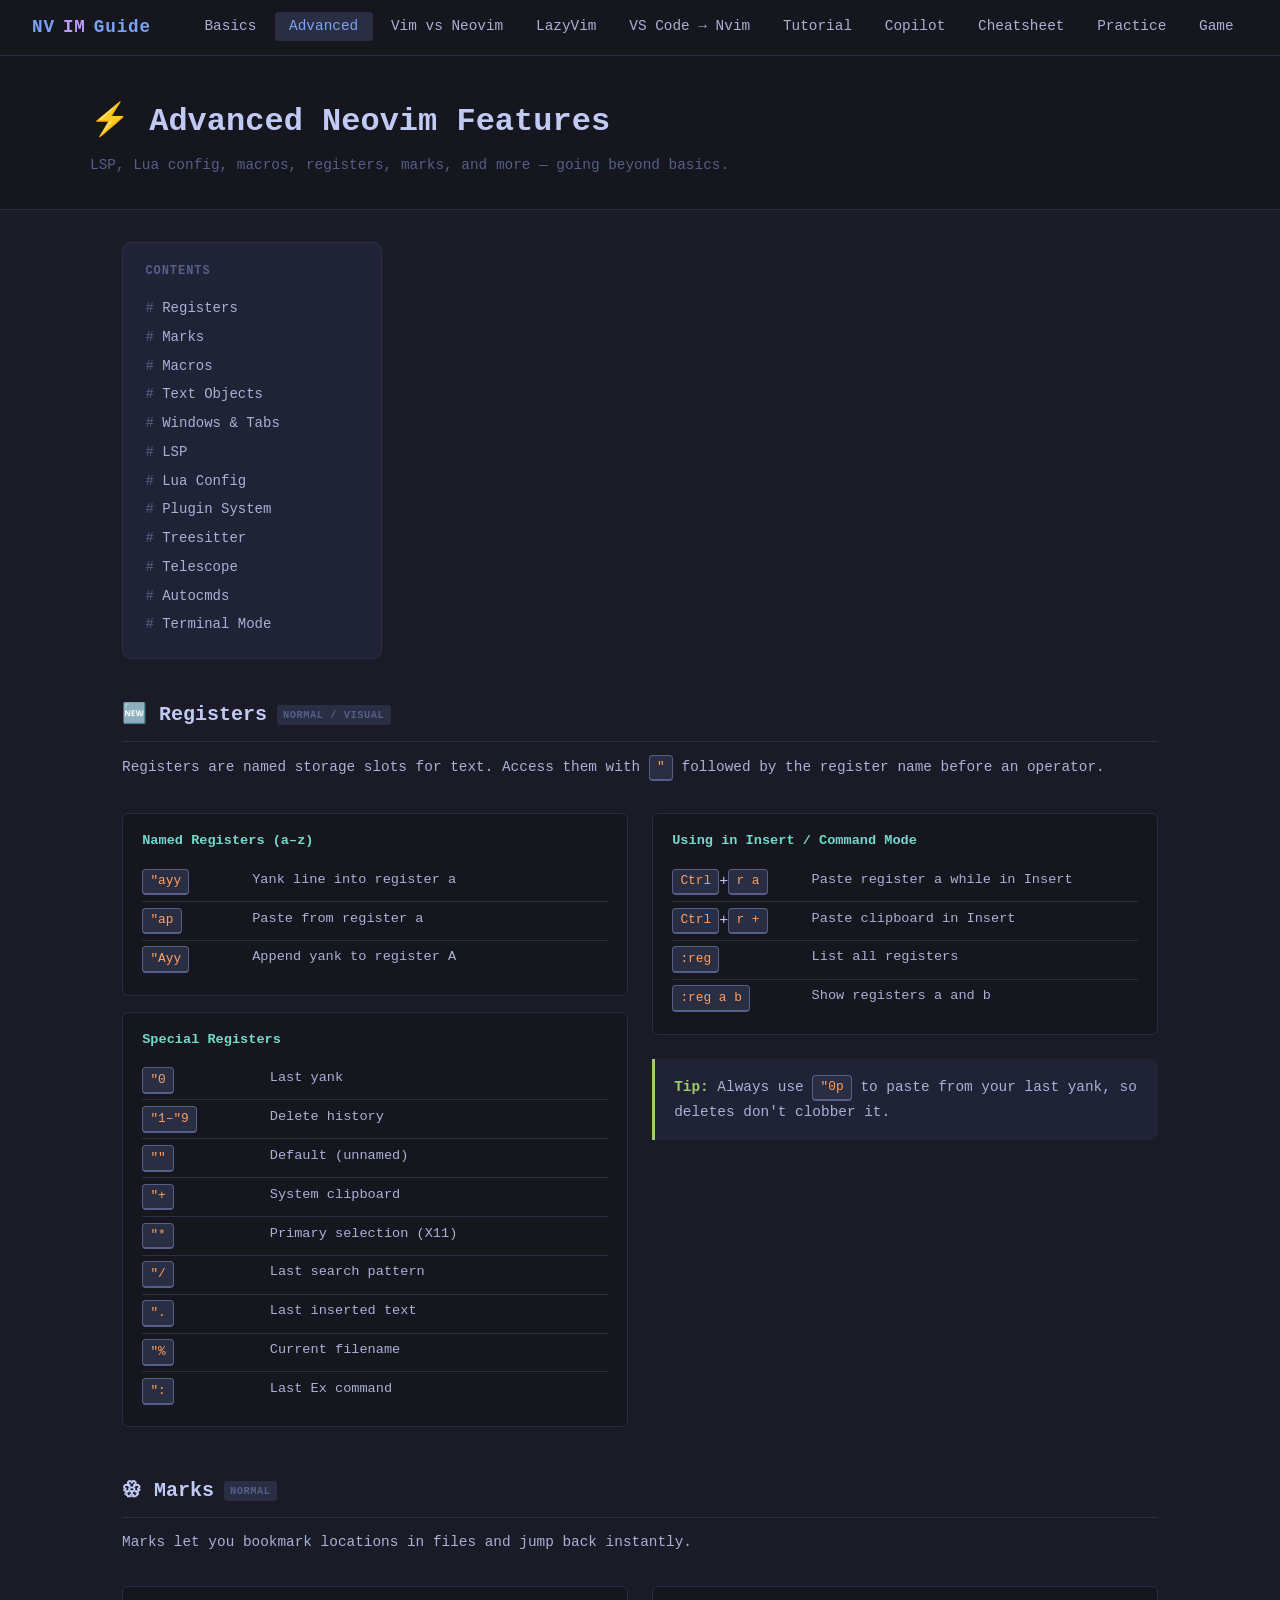
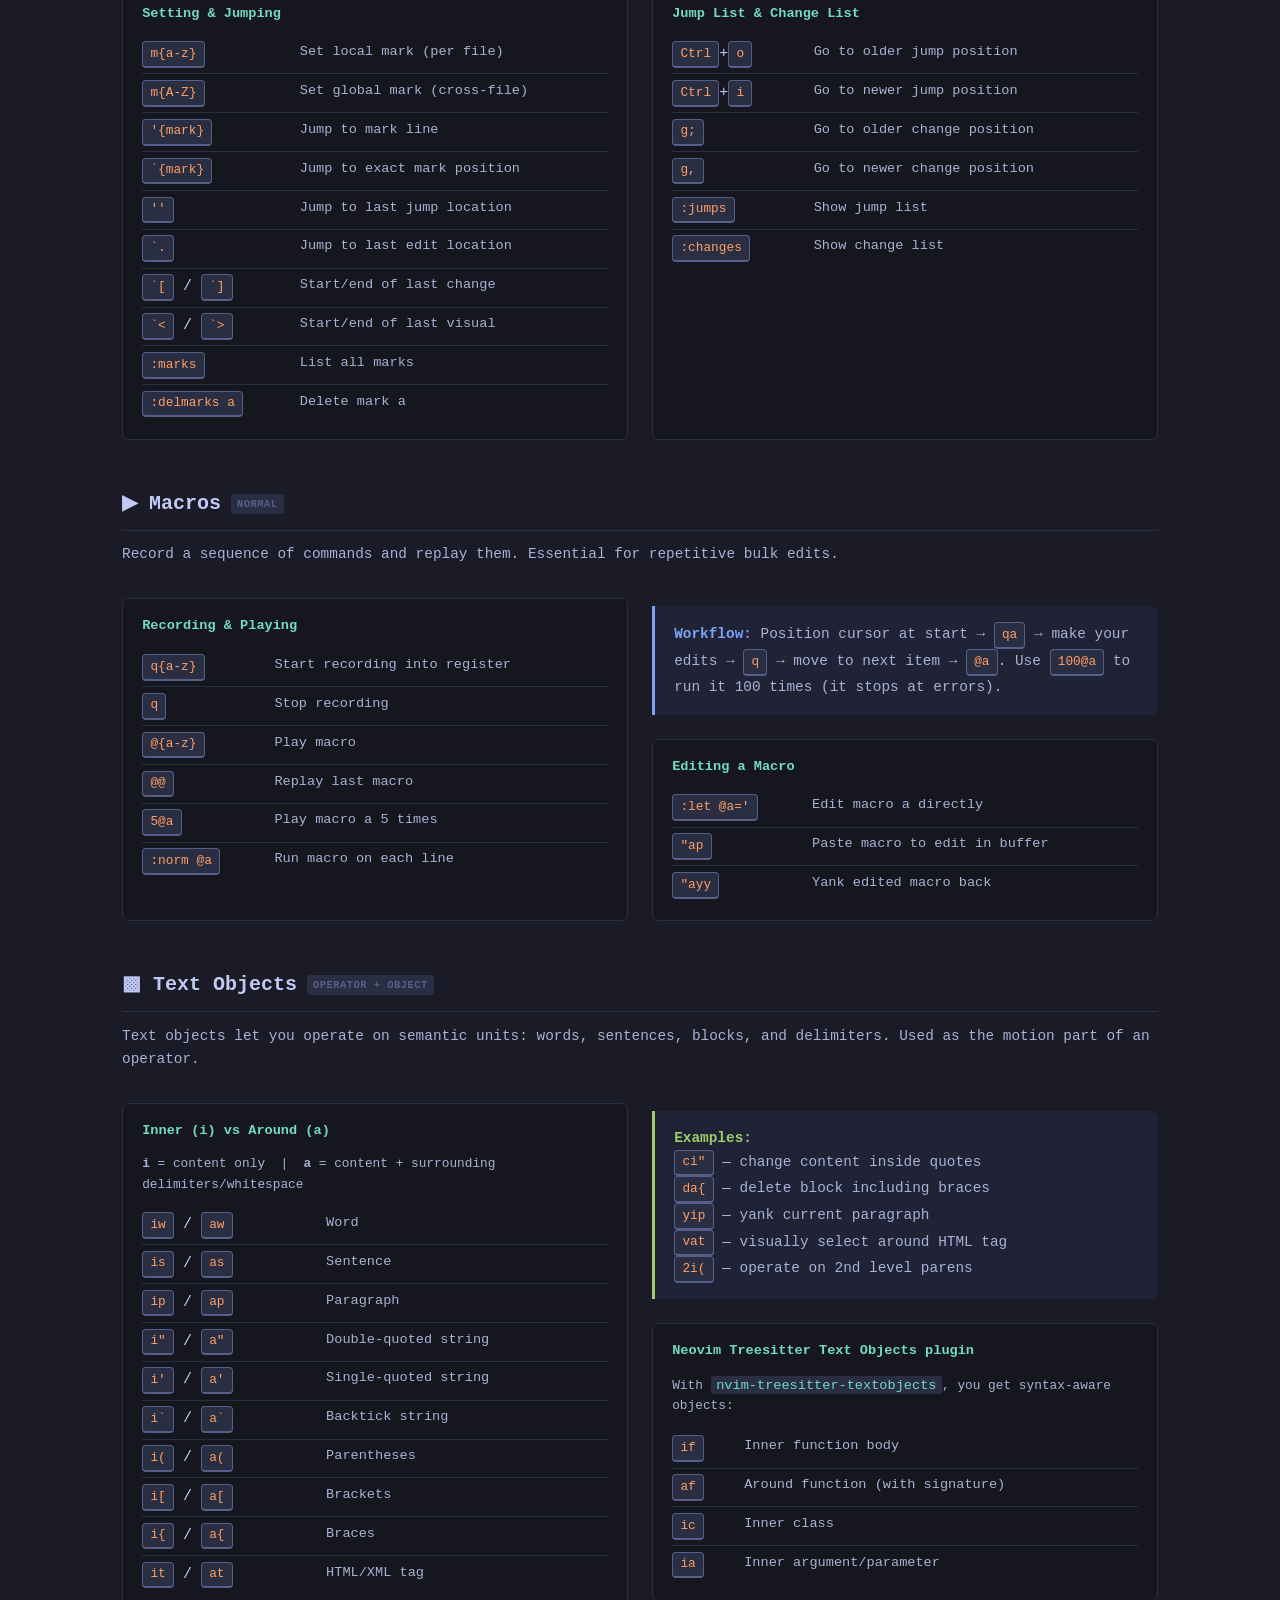
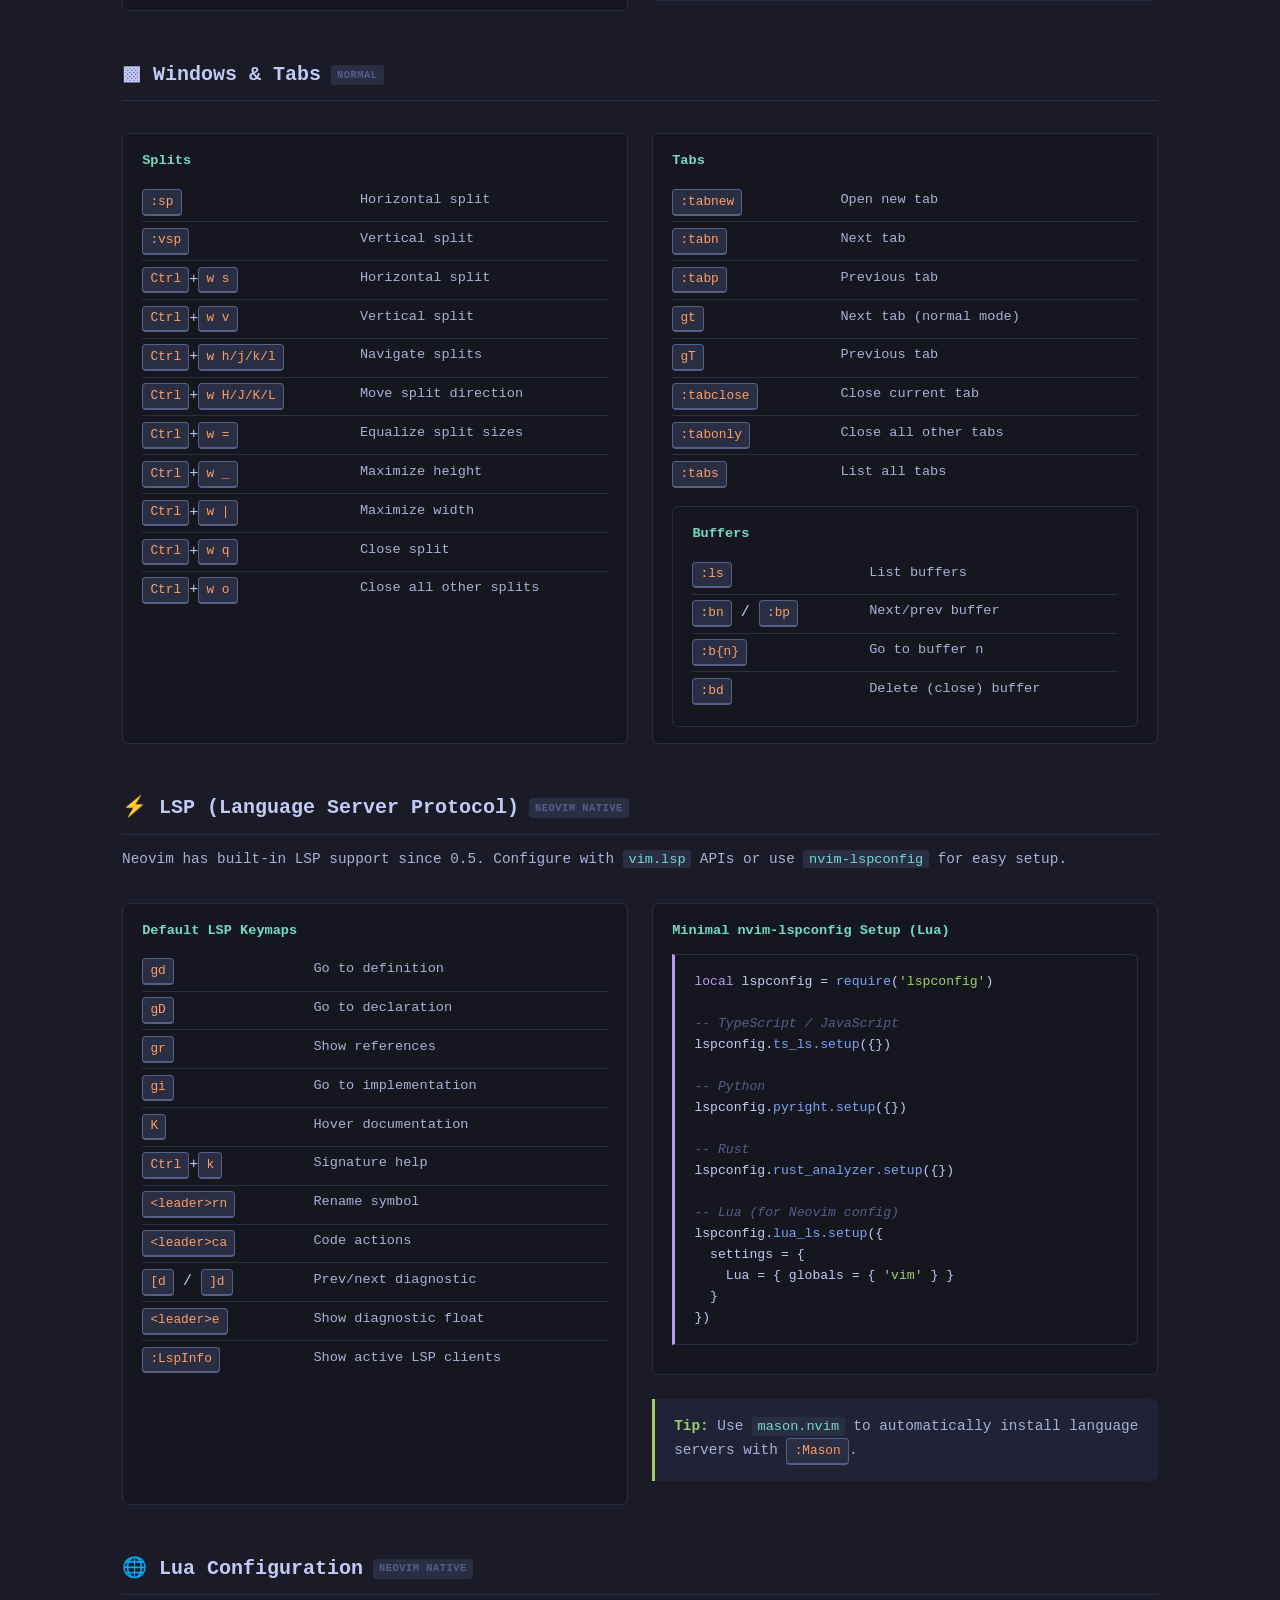
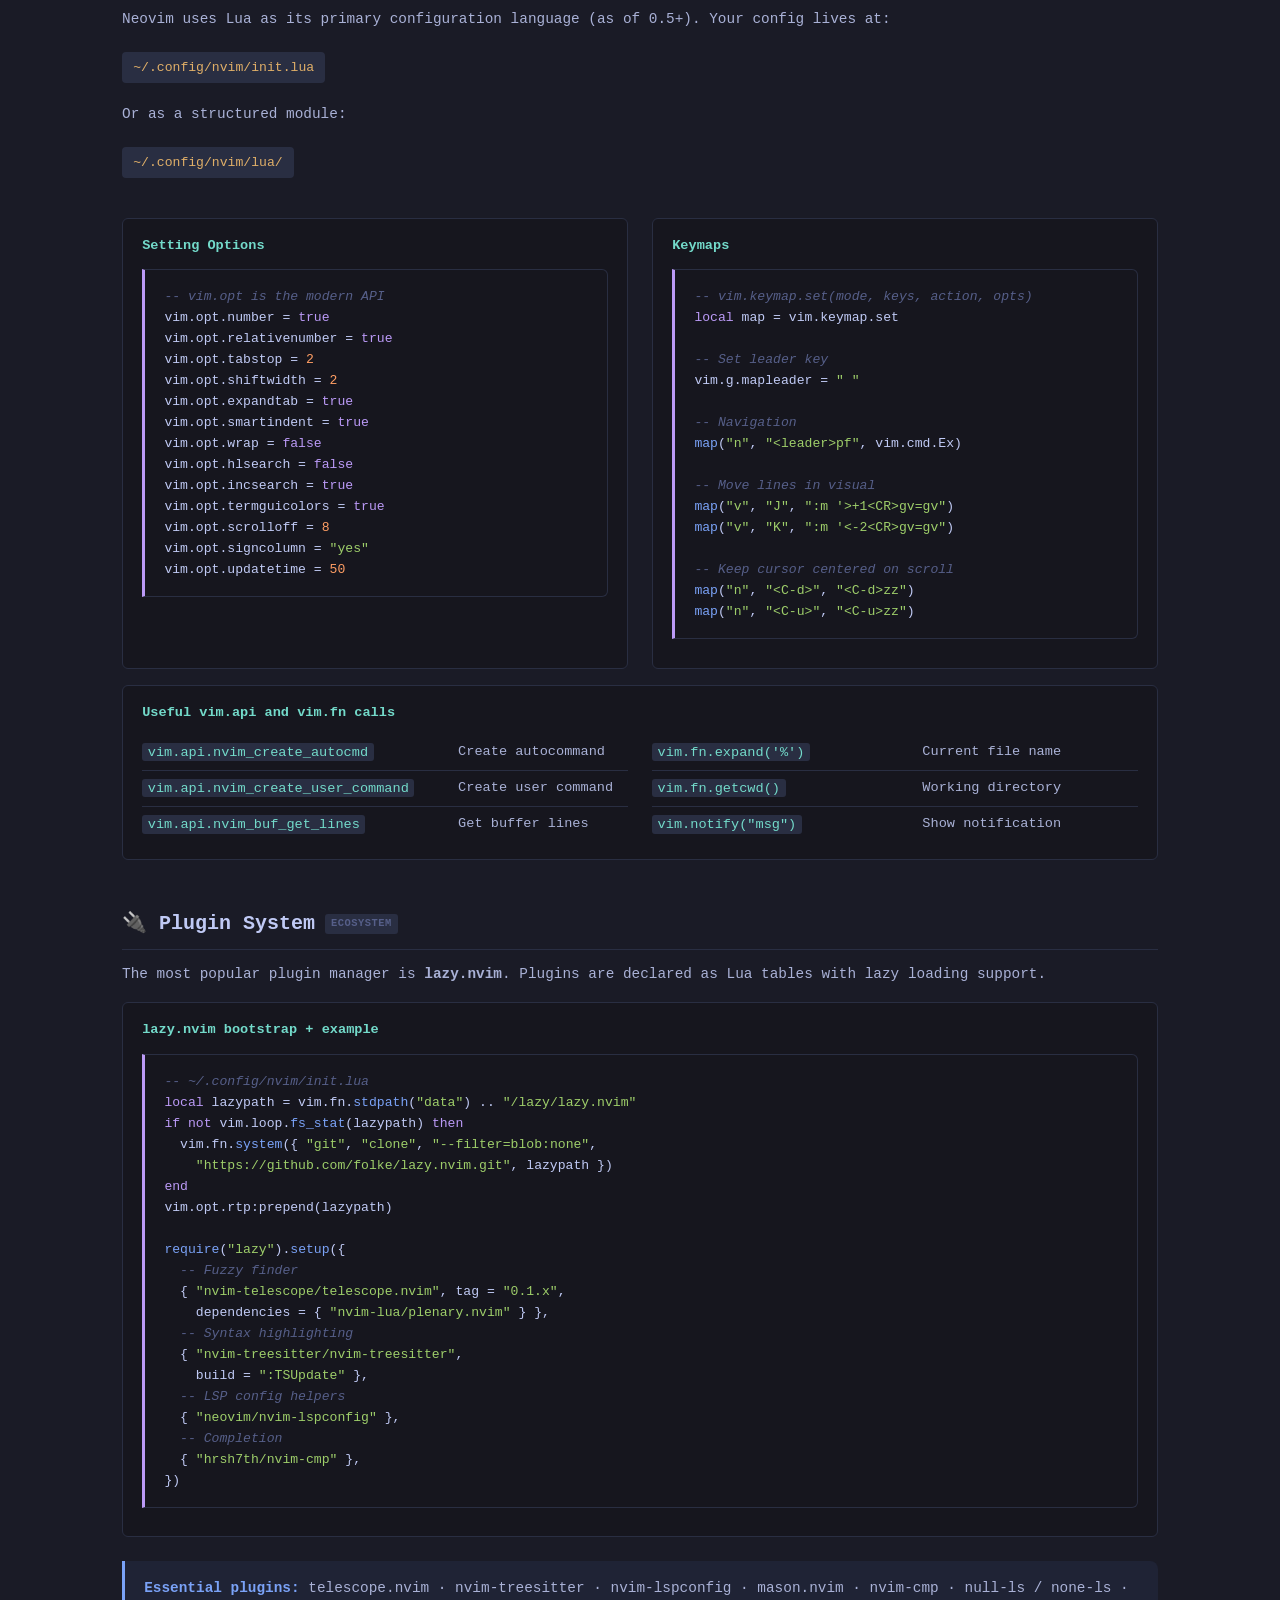
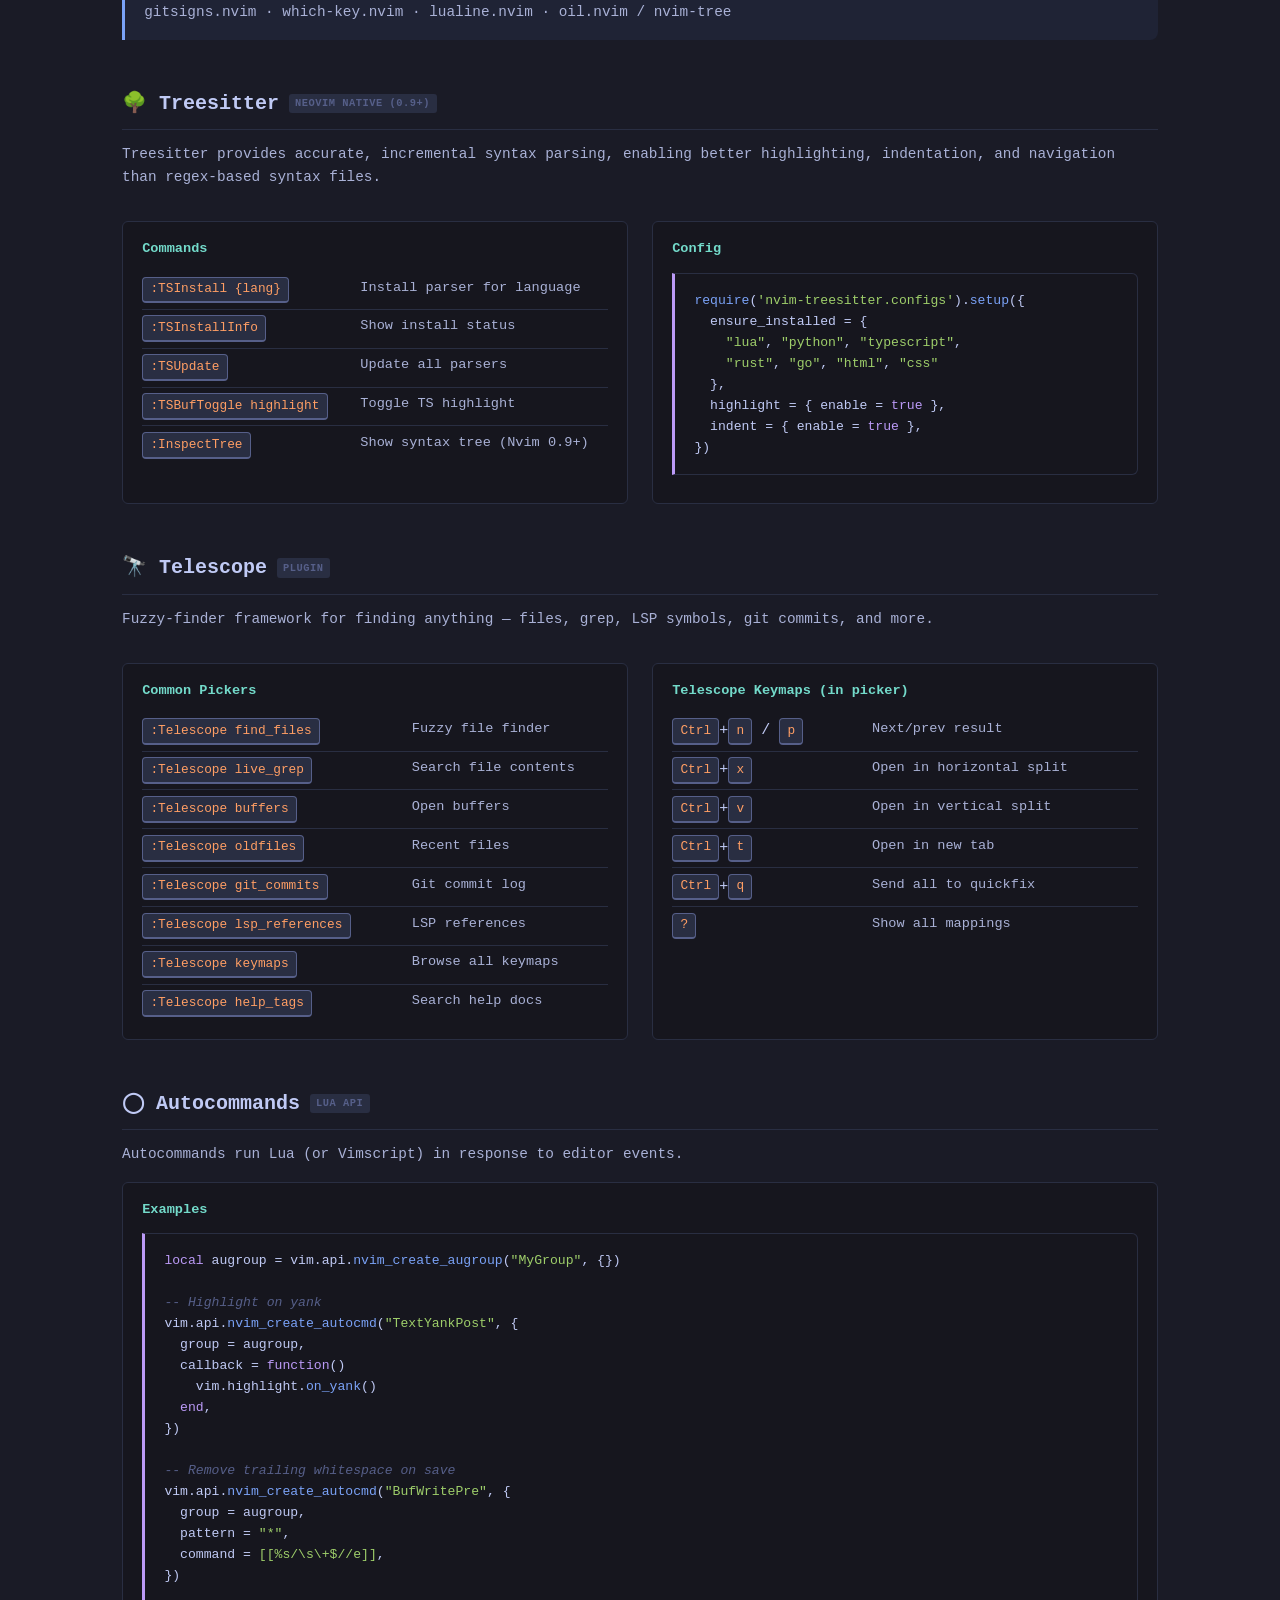
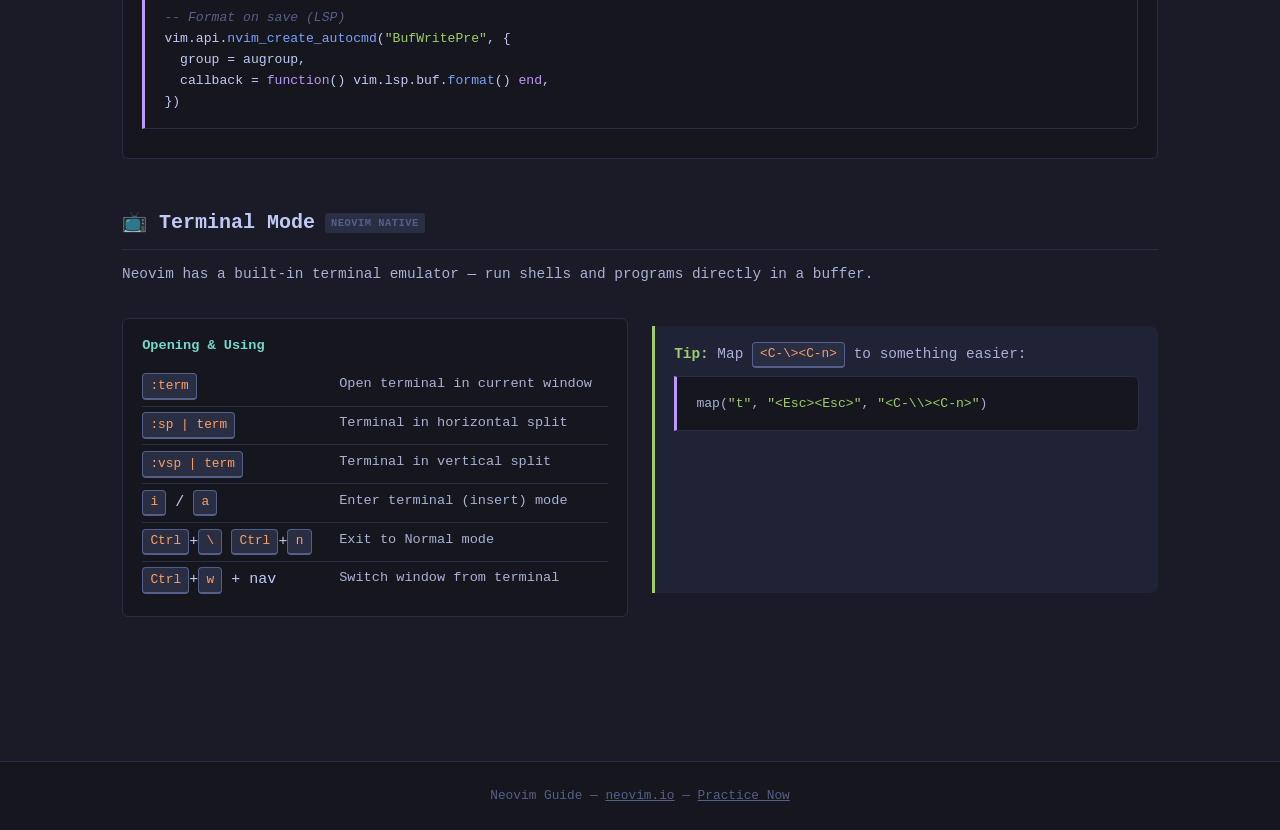
==== commit 7f3d20f3: "ADD: gamified the practive and added  lazyvim content" ====
--- a/advanced.html
+++ b/advanced.html
@@ -80,11 +80,13 @@
     <li><a href="basics.html">Basics</a></li>
     <li><a href="advanced.html" class="active">Advanced</a></li>
     <li><a href="vs-vim.html">Vim vs Neovim</a></li>
+    <li><a href="lazyvim.html">LazyVim</a></li>
     <li><a href="vscode-to-nvim.html">VS Code → Nvim</a></li>
     <li><a href="tutorial.html">Tutorial</a></li>
     <li><a href="copilot.html">Copilot</a></li>
     <li><a href="cheatsheet.html">Cheatsheet</a></li>
     <li><a href="practice.html">Practice</a></li>
+    <li><a href="game.html">Game</a></li>
   </ul>
 </nav>
 
